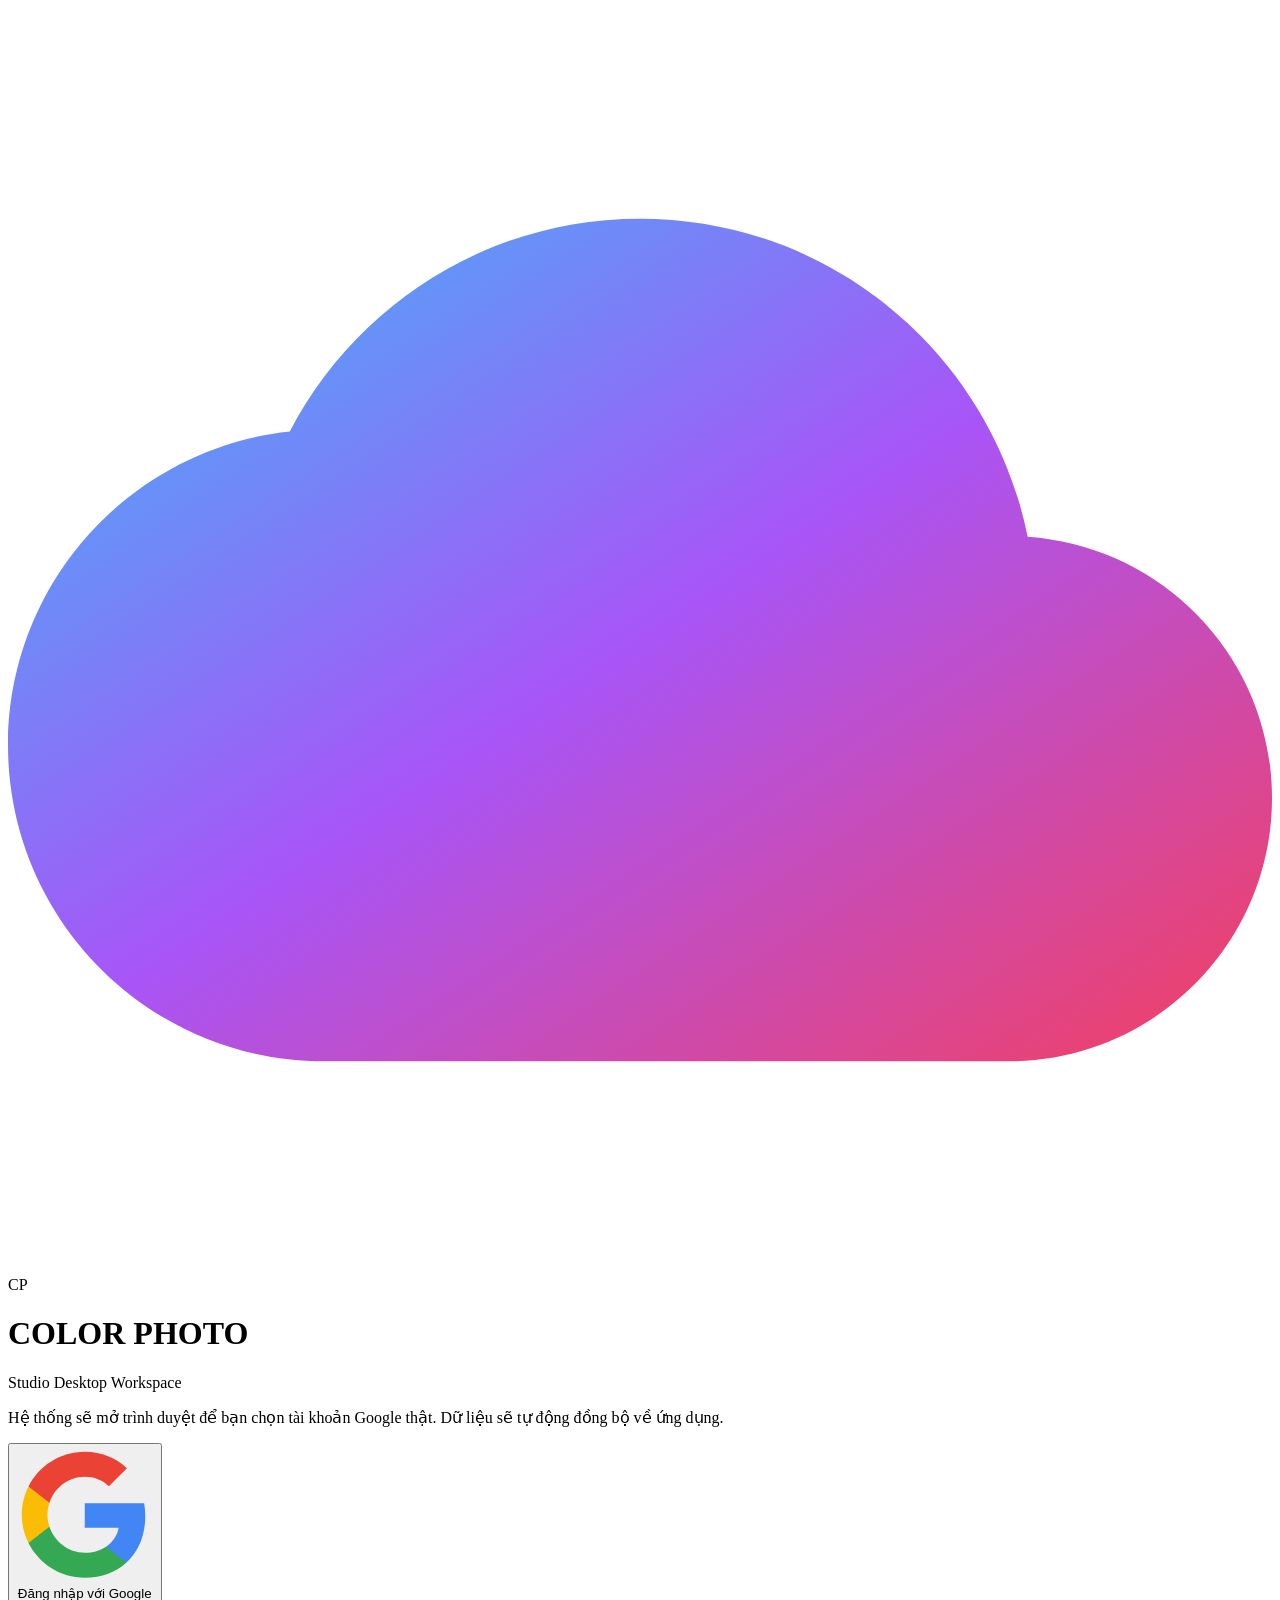
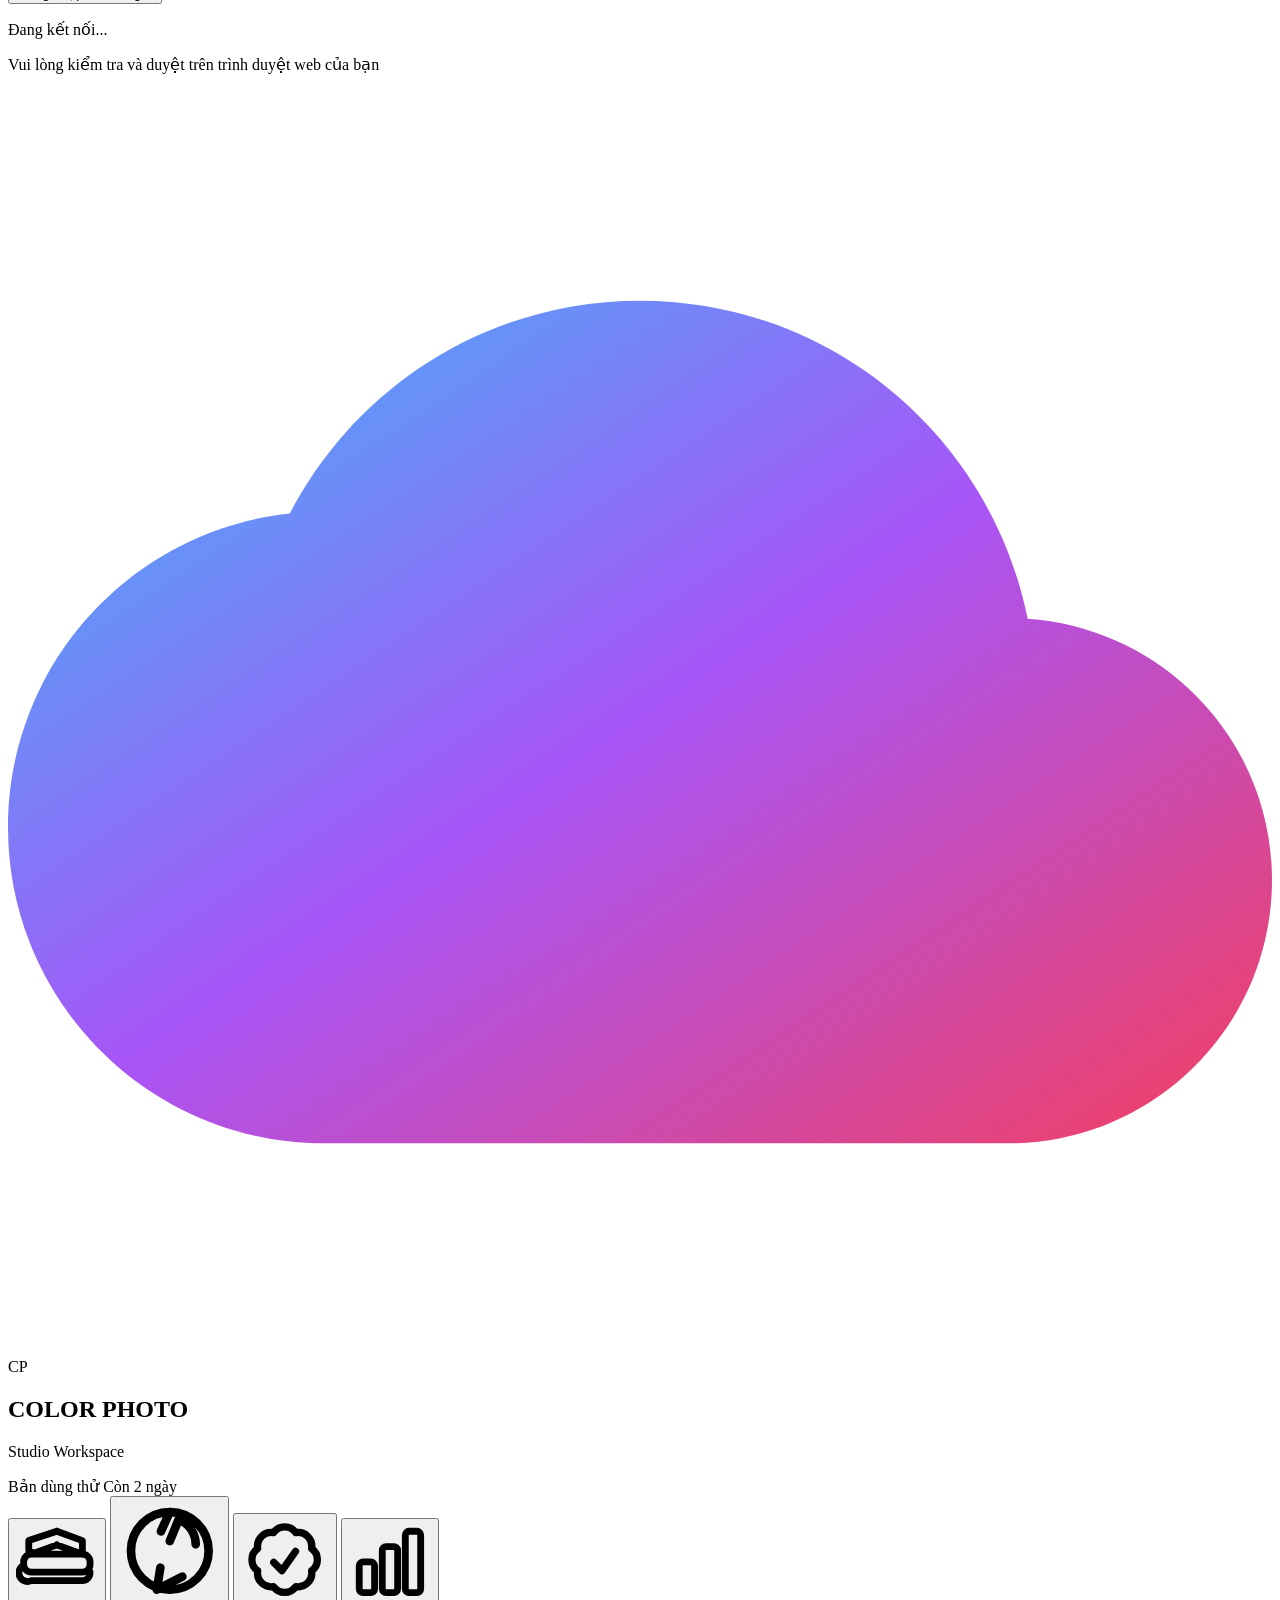
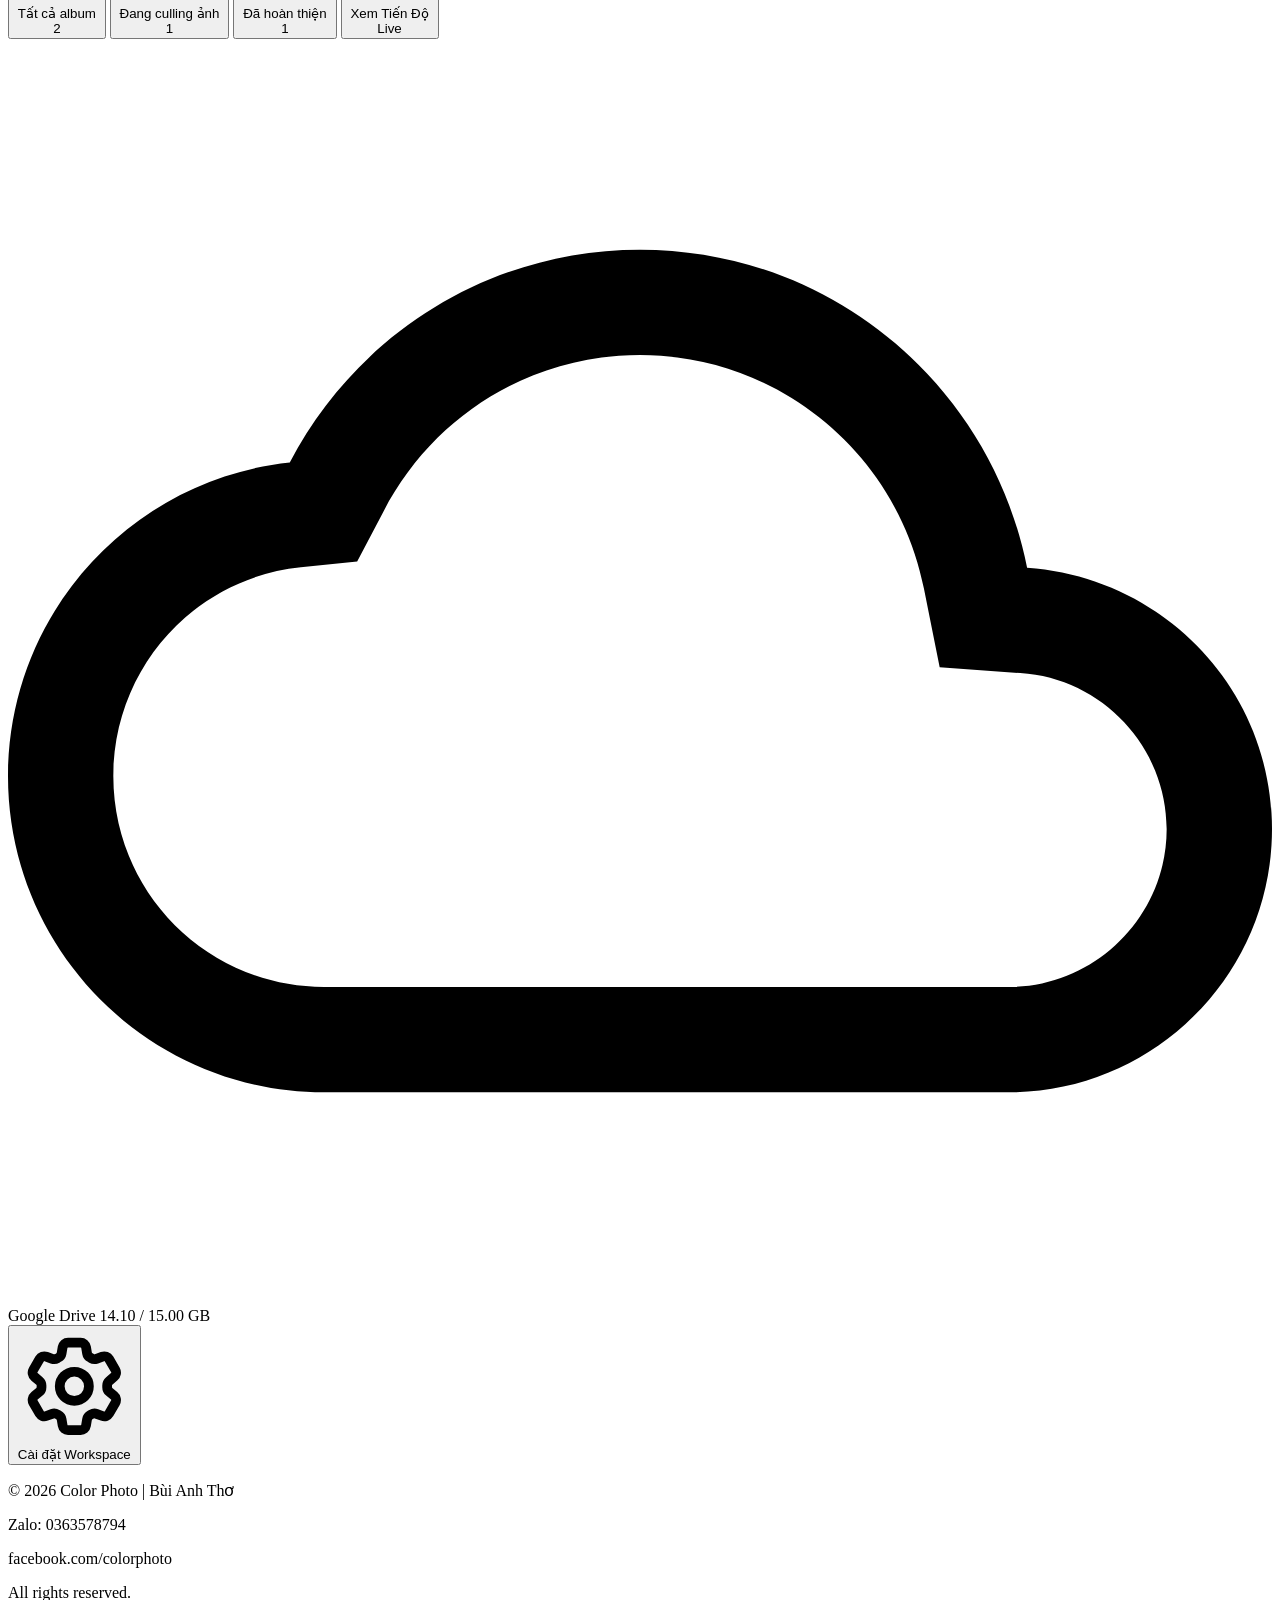
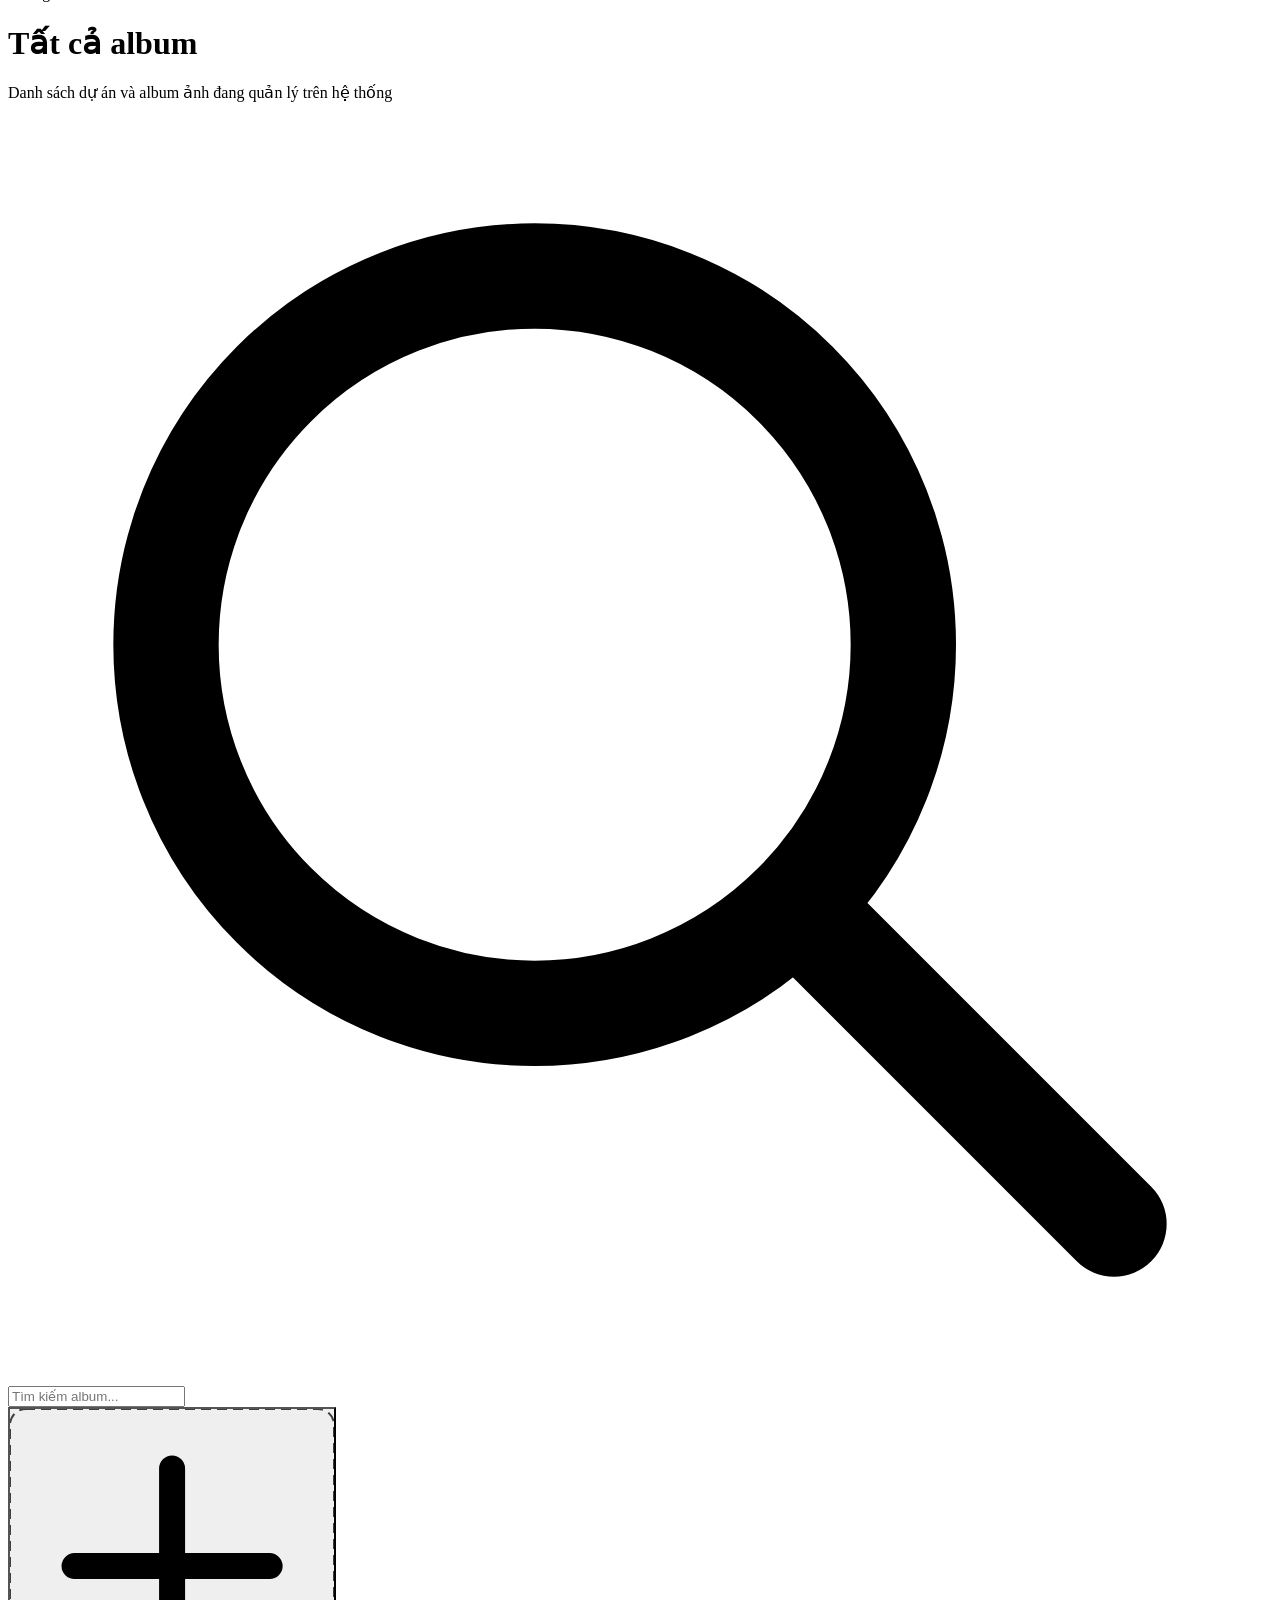
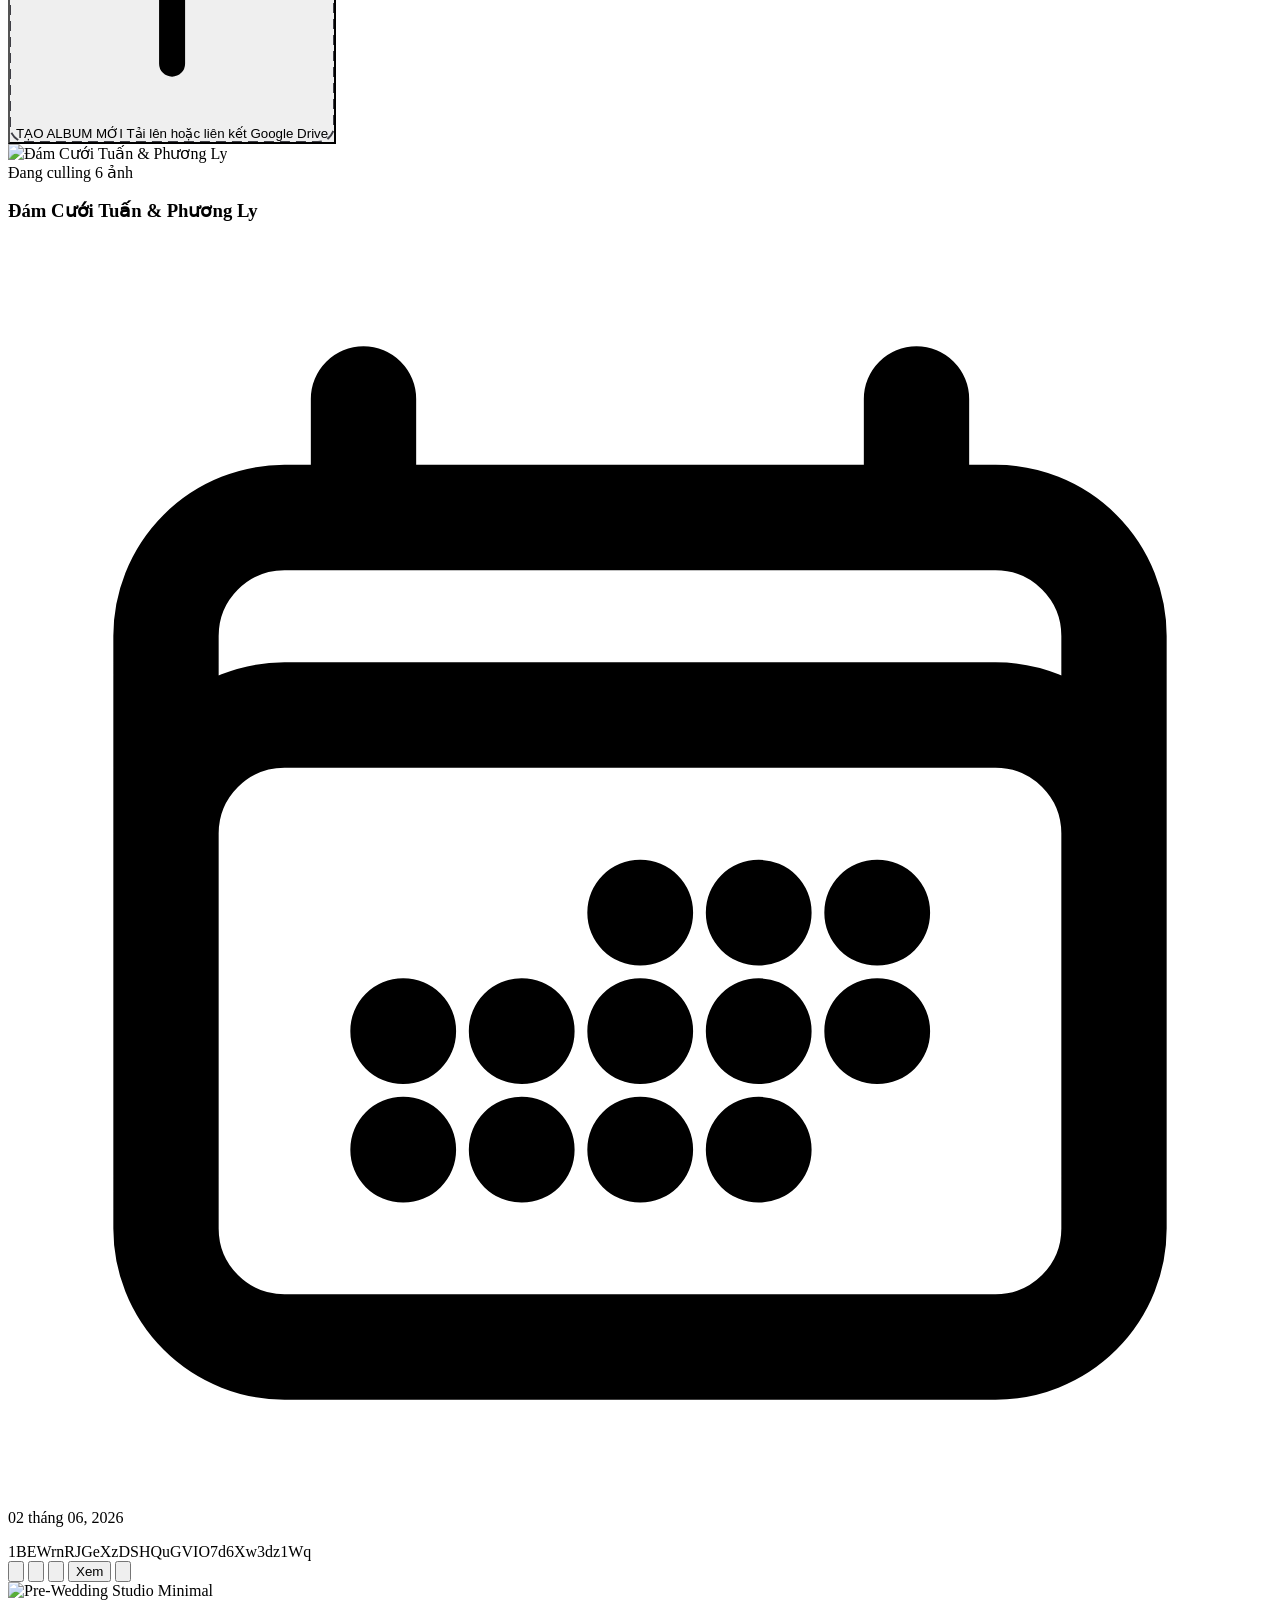
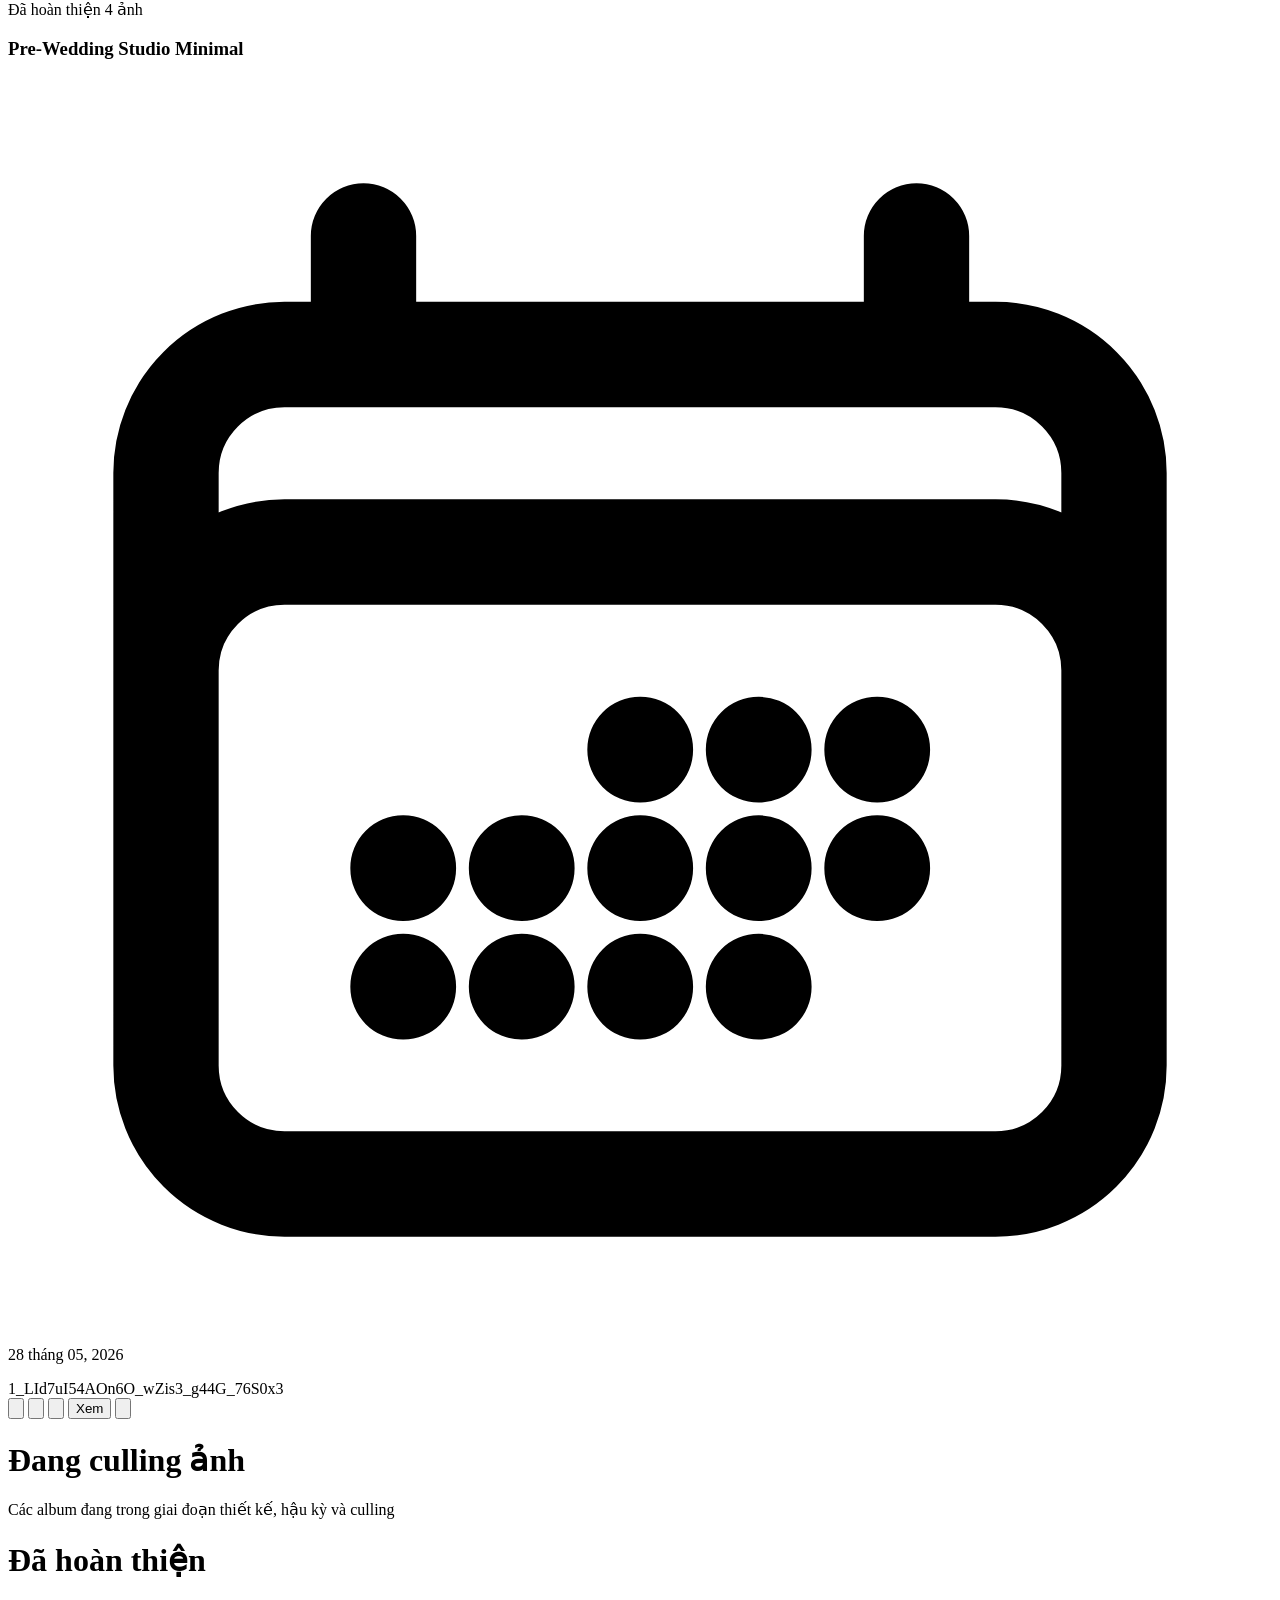
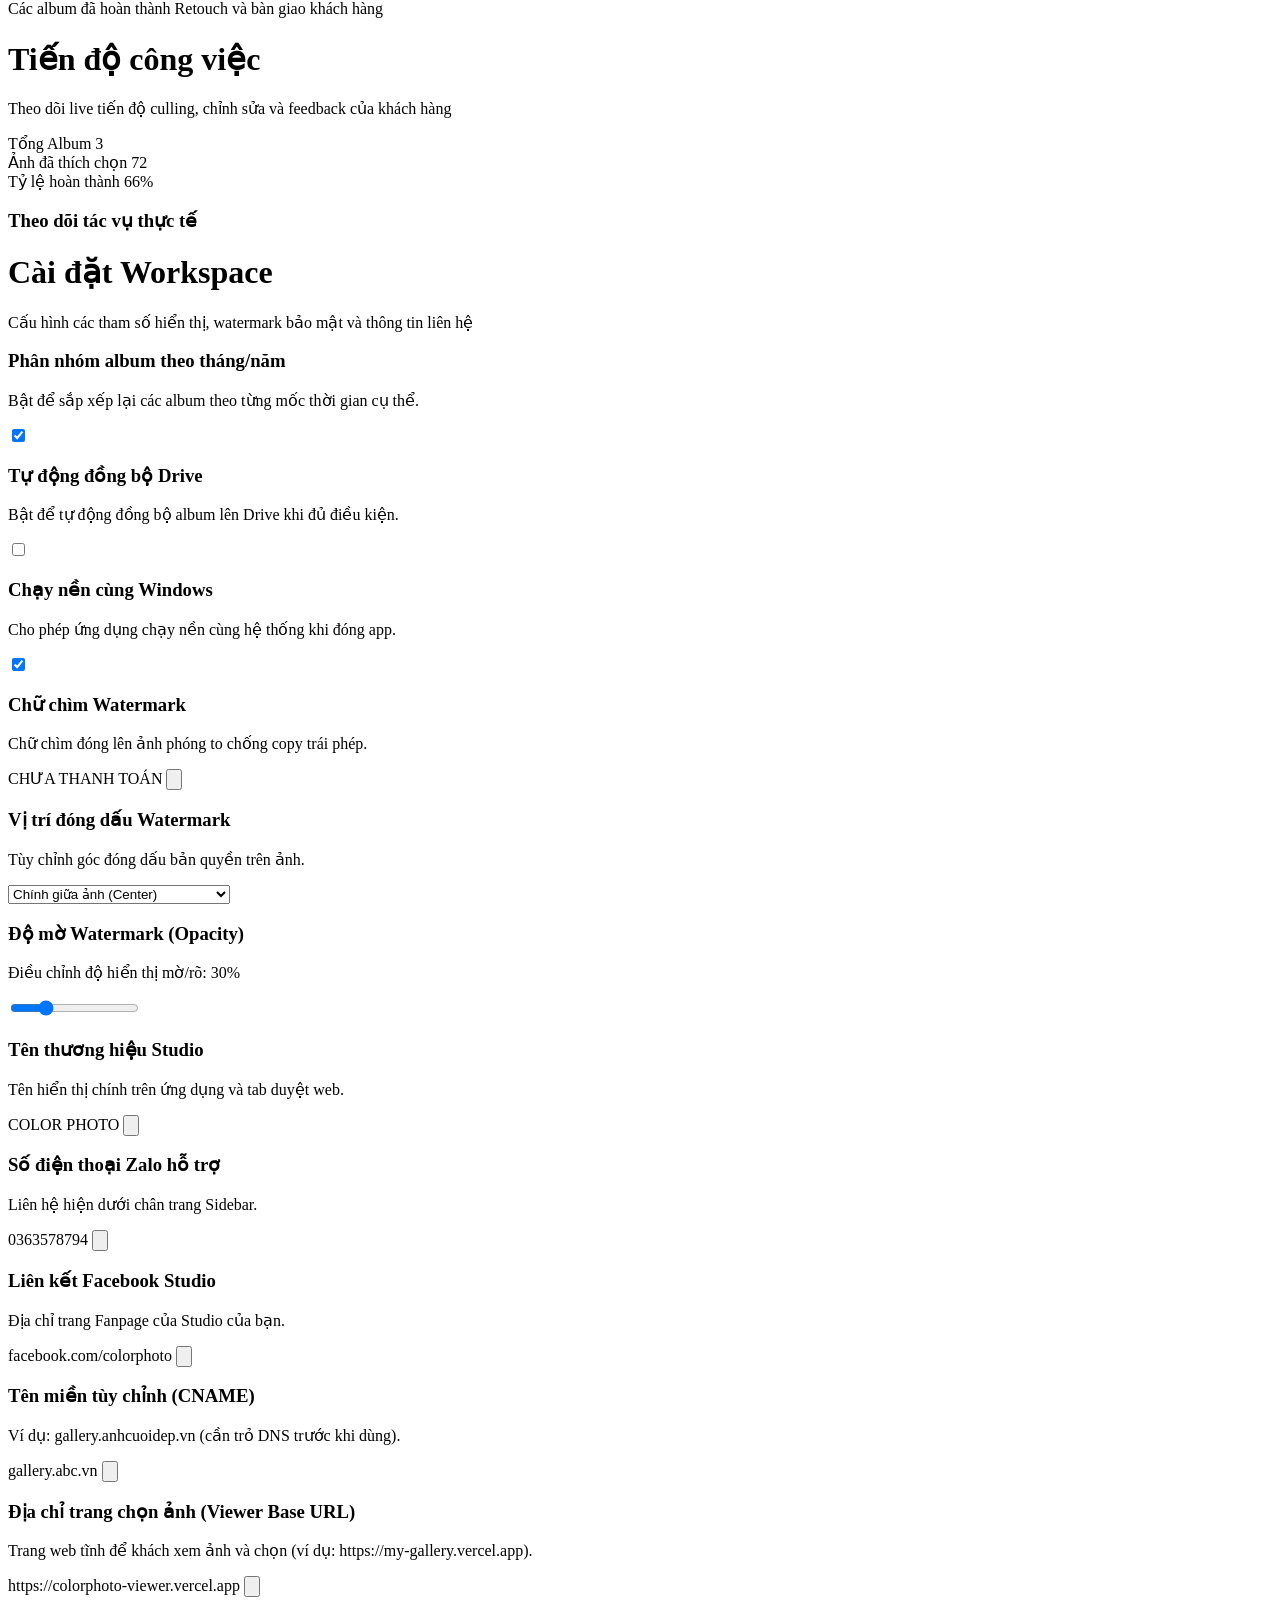
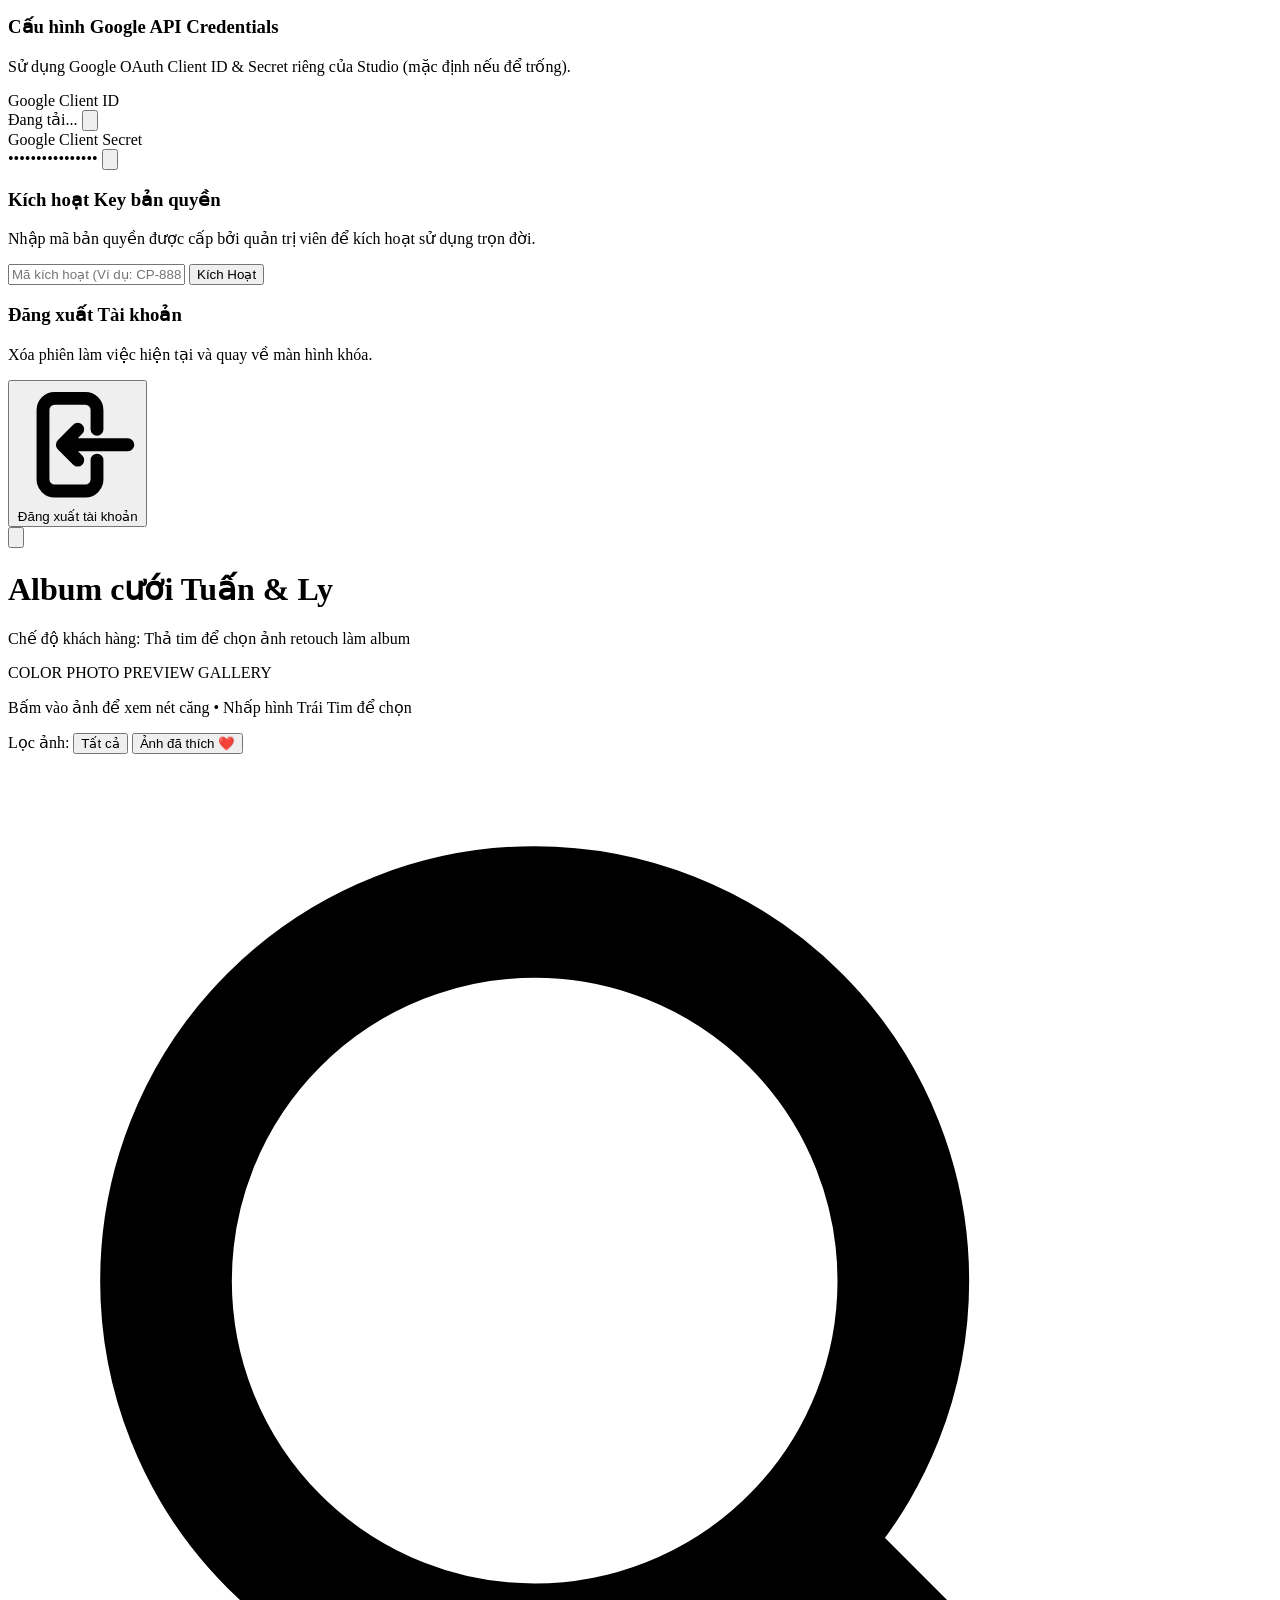
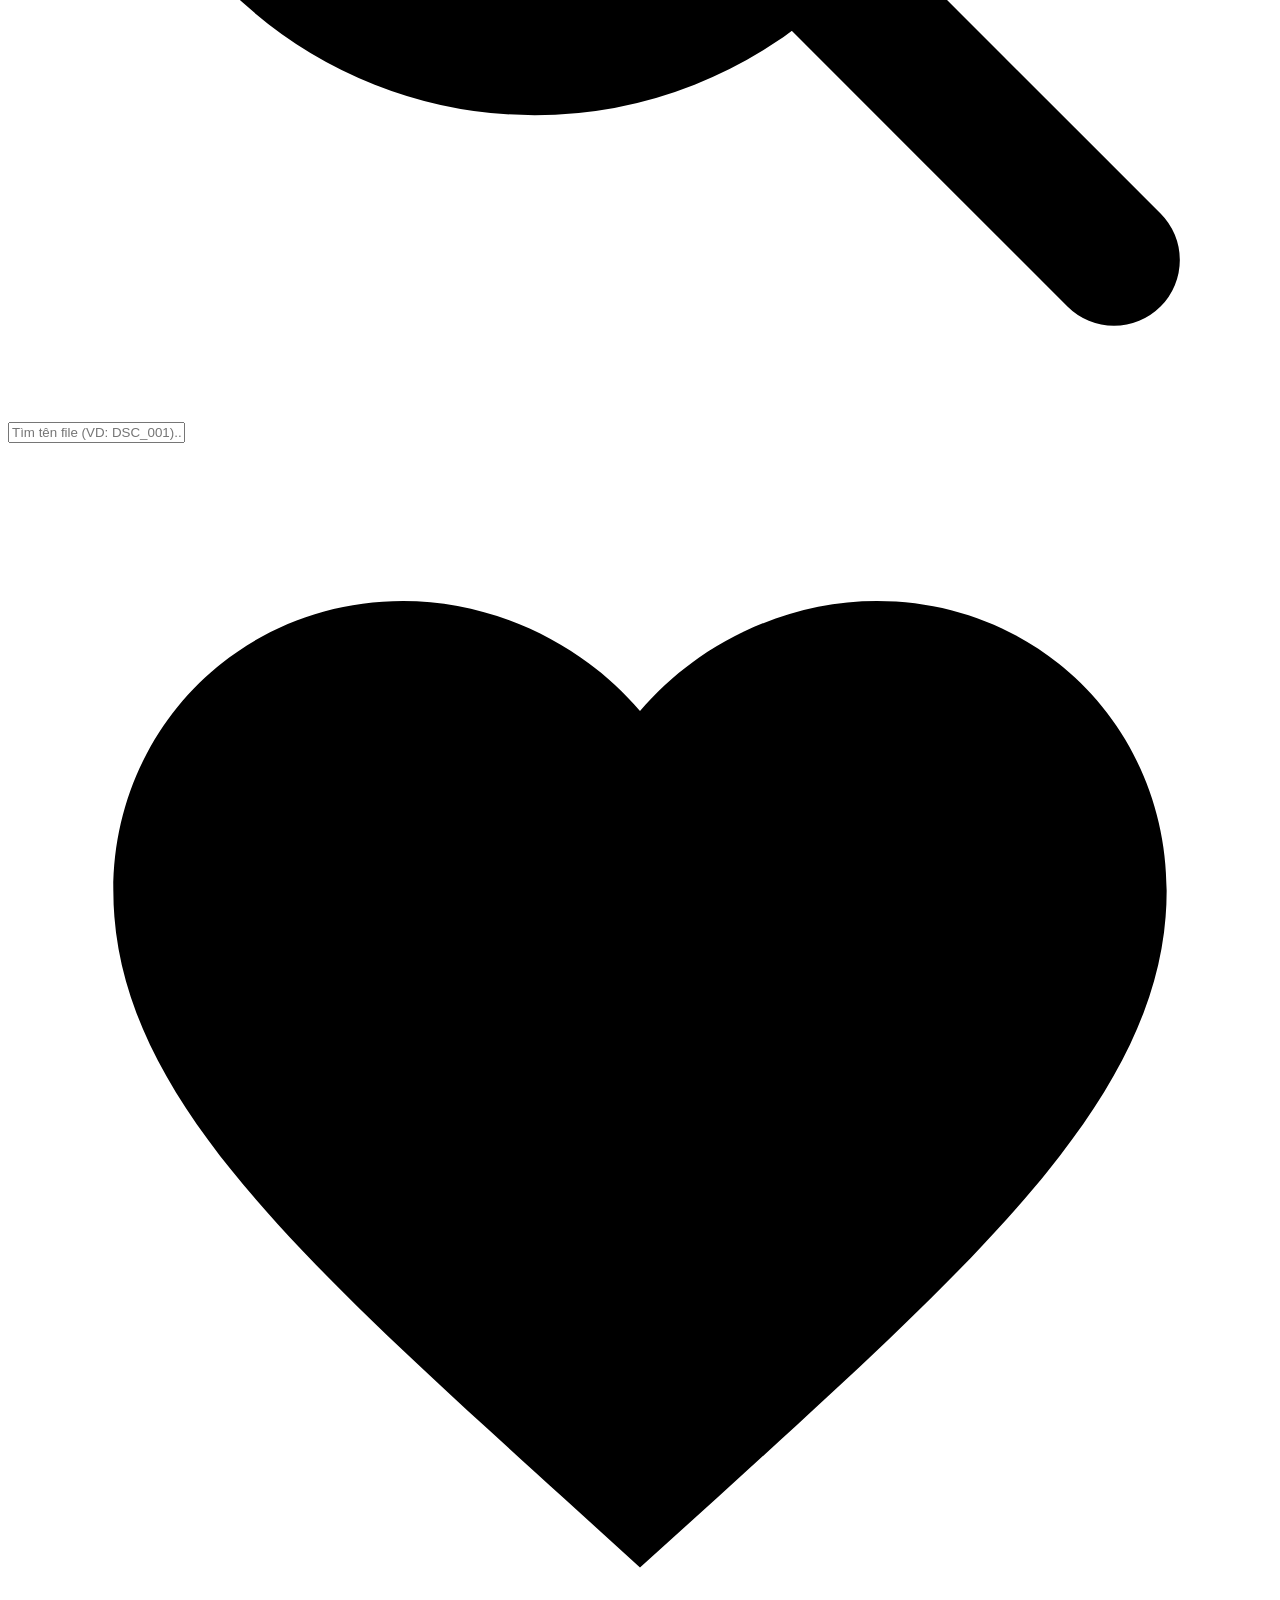
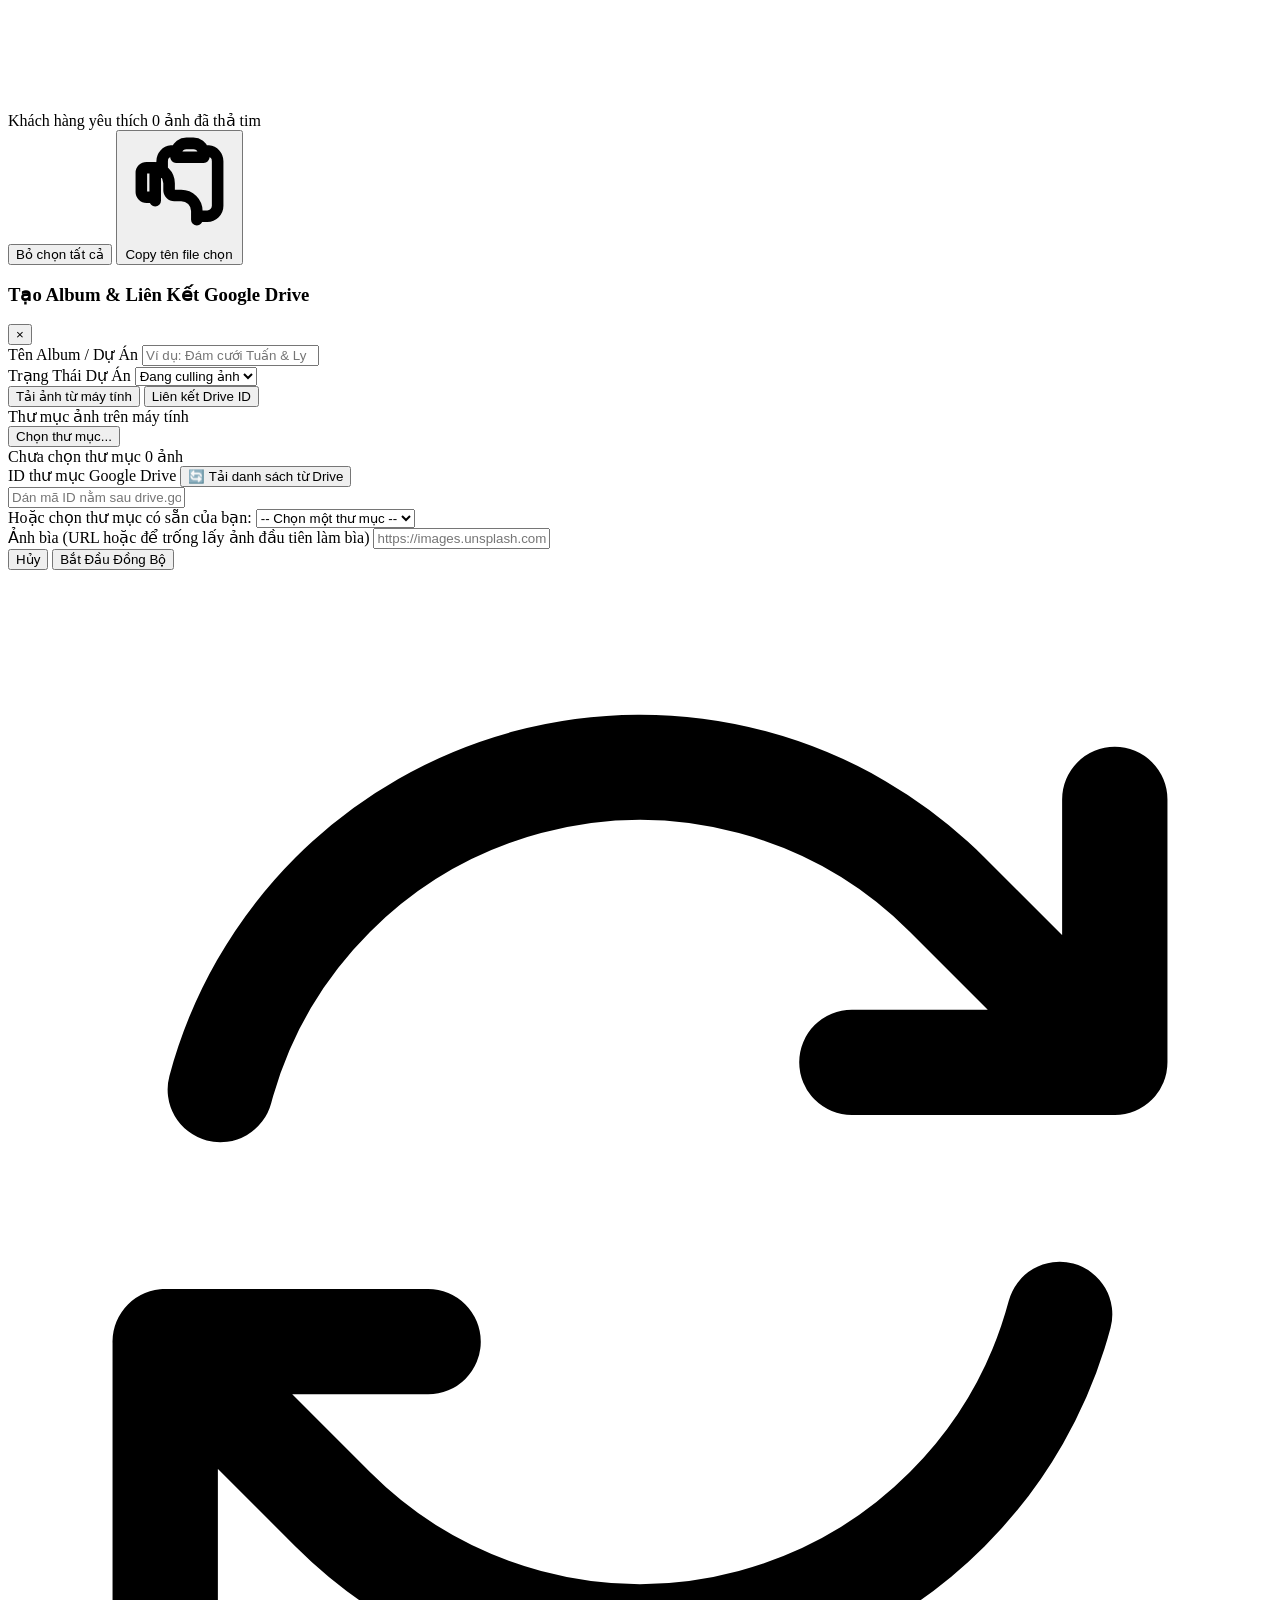
==== index.html @ 9d292f26 "Clean deploy without binaries" ====
<!DOCTYPE html>
<html lang="vi">
<head>
    <meta charset="UTF-8">
    <meta name="viewport" content="width=device-width, initial-scale=1.0">
    <title>COLOR PHOTO - Hệ thống quản lý & chọn ảnh Studio</title>
    <!-- Google Fonts: Outfit -->
    <link rel="preconnect" href="https://fonts.googleapis.com">
    <link rel="preconnect" href="https://fonts.gstatic.com" crossorigin>
    <link href="https://fonts.googleapis.com/css2?family=Outfit:wght@300;400;500;600;700&display=swap" rel="stylesheet">
    <script src="https://cdn.tailwindcss.com"></script>
    <script>
        tailwind.config = {
            theme: {
                extend: {
                    fontFamily: {
                        sans: ['Outfit', 'sans-serif'],
                    },
                    colors: {
                        studioDark: '#0a0a0c',
                        studioCard: '#121216',
                        studioCardHover: '#1a1a22',
                        studioBorder: '#1f1f26',
                        studioAccent: '#10b981', /* Emerald-500 */
                    }
                }
            }
        }
    </script>
    <style>
        /* Custom scrollbar */
        ::-webkit-scrollbar {
            width: 6px;
            height: 6px;
        }
        ::-webkit-scrollbar-track {
            background: #0a0a0c;
        }
        ::-webkit-scrollbar-thumb {
            background: #1f1f26;
            border-radius: 3px;
        }
        ::-webkit-scrollbar-thumb:hover {
            background: #3f3f46;
        }
        /* Heart pulse micro-animation */
        @keyframes heartPulse {
            0% { transform: scale(1); }
            50% { transform: scale(1.25); }
            100% { transform: scale(1); }
        }
        .heart-active {
            animation: heartPulse 0.35s ease-out;
            color: #ef4444 !important;
            fill: #ef4444 !important;
        }
        .album-card-dashed {
            background-image: url("data:image/svg+xml,%3csvg width='100%25' height='100%25' xmlns='http://www.w3.org/2000/svg'%3e%3crect width='100%25' height='100%25' fill='none' rx='16' ry='16' stroke='%233f3f46' stroke-width='2' stroke-dasharray='8%2c 8' stroke-dashoffset='0' stroke-linecap='square'/%3e%3c/svg%3e");
        }
        .album-card-dashed:hover {
            background-image: url("data:image/svg+xml,%3csvg width='100%25' height='100%25' xmlns='http://www.w3.org/2000/svg'%3e%3crect width='100%25' height='100%25' fill='none' rx='16' ry='16' stroke='%2310b981' stroke-width='2' stroke-dasharray='8%2c 8' stroke-dashoffset='0' stroke-linecap='square'/%3e%3c/svg%3e");
        }
        /* Custom Switch */
        .toggle-checkbox:checked + .toggle-label {
            background-color: #10b981;
        }
        .toggle-checkbox:checked + .toggle-label .toggle-dot {
            transform: translateX(100%);
        }
        /* Watermark pattern simulation overlay */
        .watermark-overlay-grid {
            background-image: radial-gradient(circle, transparent 20%, #000 20%, #000 80%, transparent 80%, transparent), 
                              radial-gradient(circle, transparent 20%, #000 20%, #000 80%, transparent 80%, transparent);
            background-size: 64px 64px;
            background-position: 0 0, 32px 32px;
        }
    </style>
</head>
<body class="bg-[#08080a] text-gray-200 min-h-screen flex flex-col md:flex-row antialiased overflow-x-hidden">

    <!-- CỬA SỔ ĐĂNG NHẬP / KÍCH HOẠT (LOGIN SCREEN) -->
    <div id="login-overlay" class="fixed inset-0 bg-[#08080a] z-50 flex items-center justify-center p-4 transition-all duration-500 overflow-hidden">
        <!-- Aurora glow backdrops -->
        <div class="absolute w-80 h-80 rounded-full bg-sky-500/10 blur-[100px] top-1/4 left-1/4 pointer-events-none"></div>
        <div class="absolute w-80 h-80 rounded-full bg-rose-500/10 blur-[100px] bottom-1/4 right-1/4 pointer-events-none"></div>

        <div class="bg-studioCard/85 backdrop-blur-xl border border-studioBorder rounded-3xl w-full max-w-md p-8 shadow-2xl relative z-10 flex flex-col items-center text-center">
            <!-- Brand Logo & Header -->
            <div class="relative w-16 h-16 mb-4 flex items-center justify-center pointer-events-none">
                <svg viewBox="0 0 24 24" class="w-full h-full fill-none" xmlns="http://www.w3.org/2000/svg">
                    <path d="M19.36 10.04C18.67 6.59 15.64 4 12 4C9.11 4 6.6 5.64 5.35 8.04C2.34 8.36 0 10.91 0 14C0 17.31 2.69 20 6 20H19C21.76 20 24 17.76 24 15C24 12.36 21.95 10.22 19.36 10.04Z" fill="url(#loginCloudGrad)" />
                    <defs>
                        <linearGradient id="loginCloudGrad" x1="0%" y1="0%" x2="100%" y2="100%">
                            <stop offset="0%" stop-color="#38bdf8" />
                            <stop offset="50%" stop-color="#a855f7" />
                            <stop offset="100%" stop-color="#f43f5e" />
                        </linearGradient>
                    </defs>
                </svg>
                <span class="absolute text-xs font-black text-white top-[22px]">CP</span>
            </div>
            
            <h1 class="text-2xl font-bold tracking-wider text-white">
                COLOR <span class="text-transparent bg-clip-text bg-gradient-to-r from-sky-400 to-rose-400">PHOTO</span>
            </h1>
            <p class="text-xs text-gray-500 uppercase tracking-widest mt-1 mb-8 font-semibold">Studio Desktop Workspace</p>
            
            <!-- TAB 1: Google login container -->
            <div id="login-panel-google" class="w-full space-y-5">
                <p class="text-xs text-gray-400">Hệ thống sẽ mở trình duyệt để bạn chọn tài khoản Google thật. Dữ liệu sẽ tự động đồng bộ về ứng dụng.</p>
                
                <button onclick="handleGoogleLogin()" class="w-full bg-white hover:bg-gray-100 text-gray-900 font-bold py-3 px-4 rounded-xl transition duration-150 flex items-center justify-center gap-3 shadow-md focus:outline-none">
                    <svg class="w-5 h-5" viewBox="0 0 24 24" xmlns="http://www.w3.org/2000/svg">
                        <path d="M22.56 12.25c0-.78-.07-1.53-.2-2.25H12v4.26h5.92c-.26 1.37-1.04 2.53-2.21 3.31v2.77h3.57c2.08-1.92 3.28-4.74 3.28-8.09z" fill="#4285F4"/>
                        <path d="M12 23c2.97 0 5.46-.98 7.28-2.66l-3.57-2.77c-.98.66-2.23 1.06-3.71 1.06-2.86 0-5.29-1.93-6.16-4.53H2.18v2.84C3.99 20.53 7.7 23 12 23z" fill="#34A853"/>
                        <path d="M5.84 14.09c-.22-.66-.35-1.36-.35-2.09s.13-1.43.35-2.09V7.06H2.18C1.43 8.55 1 10.22 1 12s.43 3.45 1.18 4.94l2.85-2.22.81-.63z" fill="#FBBC05"/>
                        <path d="M12 5.38c1.62 0 3.06.56 4.21 1.64l3.15-3.15C17.45 2.09 14.97 1 12 1 7.7 1 3.99 3.47 2.18 7.06l3.66 2.84c.87-2.6 3.3-4.52 6.16-4.52z" fill="#EA4335"/>
                    </svg>
                    <span>Đăng nhập với Google</span>
                </button>




            </div>

            <!-- Loading overlay inside the login card -->
            <div id="login-loading" class="absolute inset-0 bg-[#121216]/95 backdrop-blur-md z-20 rounded-3xl flex flex-col items-center justify-center p-8 hidden">
                <div class="w-12 h-12 rounded-full border-4 border-studioBorder border-t-studioAccent animate-spin mb-4"></div>
                <p class="text-sm font-bold text-white" id="login-loading-text">Đang kết nối...</p>
                <p class="text-xs text-gray-500 mt-1">Vui lòng kiểm tra và duyệt trên trình duyệt web của bạn</p>
            </div>
        </div>
    </div>

    <!-- SIDEBAR CHÍNH -->
    <aside class="w-full md:w-64 bg-[#0c0c0e] border-b md:border-b-0 md:border-r border-studioBorder flex flex-col justify-between p-5 shrink-0 z-30">
        <div>
            <!-- Logo Thương Hiệu "COLOR PHOTO" -->
            <div class="flex items-center gap-3 py-3 mb-6">
                <div class="relative w-10 h-10 shrink-0 flex items-center justify-center">
                    <svg viewBox="0 0 24 24" class="w-full h-full fill-none" xmlns="http://www.w3.org/2000/svg">
                        <path d="M19.36 10.04C18.67 6.59 15.64 4 12 4C9.11 4 6.6 5.64 5.35 8.04C2.34 8.36 0 10.91 0 14C0 17.31 2.69 20 6 20H19C21.76 20 24 17.76 24 15C24 12.36 21.95 10.22 19.36 10.04Z" fill="url(#cloudGrad)" />
                        <defs>
                            <linearGradient id="cloudGrad" x1="0%" y1="0%" x2="100%" y2="100%">
                                <stop offset="0%" stop-color="#38bdf8" />
                                <stop offset="50%" stop-color="#a855f7" />
                                <stop offset="100%" stop-color="#f43f5e" />
                            </linearGradient>
                        </defs>
                    </svg>
                    <span class="absolute text-[9px] font-extrabold text-white top-[14px]">CP</span>
                </div>
                <div>
                    <h2 class="text-xl font-bold tracking-wider text-white flex items-center gap-1" id="sidebar-brand-name">
                        COLOR <span class="text-transparent bg-clip-text bg-gradient-to-r from-sky-400 to-rose-400">PHOTO</span>
                    </h2>
                    <p class="text-[10px] text-gray-500 uppercase tracking-widest font-semibold">Studio Workspace</p>
                </div>
            </div>

            <!-- Thẻ Thông tin Người Dùng & Trạng thái kích hoạt (Được cập nhật động từ JS) -->
            <div id="user-profile-card" class="bg-studioCard border border-studioBorder rounded-xl p-3 mb-6 flex flex-col gap-2.5">
                <!-- Nội dung hiển thị do renderUserProfile() sinh ra -->
            </div>

            <!-- Danh sách Menu Điều hướng -->
            <nav class="space-y-1" id="sidebar-menu">
                <button onclick="switchTab('all-albums')" id="btn-all-albums" class="w-full flex items-center justify-between px-4 py-3 rounded-xl text-sm font-medium transition duration-200 group bg-white text-gray-900 shadow-md">
                    <div class="flex items-center gap-3">
                        <svg xmlns="http://www.w3.org/2000/svg" fill="none" viewBox="0 0 24 24" stroke-width="2" stroke="currentColor" class="w-4.5 h-4.5 opacity-90 group-hover:scale-105 transition-transform">
                            <path stroke-linecap="round" stroke-linejoin="round" d="M2.25 12.75V12A2.25 2.25 0 0 1 4.5 9.75h15A2.25 2.25 0 0 1 21.75 12v.75m-19.5 0A2.25 2.25 0 0 0 4.5 15h15a2.25 2.25 0 0 0 2.25-2.25m-19.5 0v.25A2.25 2.25 0 0 0 4.5 17.5h15a2.25 2.25 0 0 0 2.25-2.25v-.25m-18-6.375V5.75L12 3m0 0 7.5 2.75v3.375m-15 0V9.75L12 7m0 0 7.5 2.75V9.75" />
                        </svg>
                        <span>Tất cả album</span>
                    </div>
                    <span class="text-xs bg-gray-200 text-gray-800 px-2 py-0.5 rounded-full font-bold" id="count-all">3</span>
                </button>

                <button onclick="switchTab('processing')" id="btn-processing" class="w-full flex items-center justify-between px-4 py-3 rounded-xl text-sm font-medium transition duration-200 group text-gray-400 hover:bg-studioCard hover:text-white">
                    <div class="flex items-center gap-3">
                        <svg xmlns="http://www.w3.org/2000/svg" fill="none" viewBox="0 0 24 24" stroke-width="2" stroke="currentColor" class="w-4.5 h-4.5 opacity-80 group-hover:scale-105 transition-transform">
                            <path stroke-linecap="round" stroke-linejoin="round" d="M9.813 15.904L9 21L14.907 18M18 10.5c0-2.62-1.64-4.86-3.95-5.75L12 9.75m0-6.75l-2.05 4.5M21 12a9 9 0 11-18 0 9 9 0 0118 0z" />
                        </svg>
                        <span>Đang culling ảnh</span>
                    </div>
                    <span class="text-xs bg-studioCard text-gray-400 px-2 py-0.5 rounded-full border border-studioBorder font-semibold" id="count-processing">1</span>
                </button>

                <button onclick="switchTab('completed')" id="btn-completed" class="w-full flex items-center justify-between px-4 py-3 rounded-xl text-sm font-medium transition duration-200 group text-gray-400 hover:bg-studioCard hover:text-white">
                    <div class="flex items-center gap-3">
                        <svg xmlns="http://www.w3.org/2000/svg" fill="none" viewBox="0 0 24 24" stroke-width="2" stroke="currentColor" class="w-4.5 h-4.5 opacity-80 group-hover:scale-105 transition-transform">
                            <path stroke-linecap="round" stroke-linejoin="round" d="M9 12.75L11.25 15 15 9.75M21 12c0 1.268-.63 2.39-1.593 3.068a3.745 3.745 0 01-1.043 3.296 3.745 3.745 0 01-3.296 1.043A3.745 3.745 0 0112 21c-1.268 0-2.39-.63-3.068-1.593a3.746 3.746 0 01-3.296-1.043 3.745 3.745 0 01-1.043-3.296A3.745 3.745 0 013 12c0-1.268.63-2.39 1.593-3.068a3.745 3.745 0 011.043-3.296 3.746 3.746 0 013.296-1.043A3.746 3.746 0 0112 3c1.268 0 2.39.63 3.068 1.593a3.746 3.746 0 013.296 1.043 3.746 3.746 0 011.043 3.296A3.745 3.745 0 0121 12z" />
                        </svg>
                        <span>Đã hoàn thiện</span>
                    </div>
                    <span class="text-xs bg-studioCard text-gray-400 px-2 py-0.5 rounded-full border border-studioBorder font-semibold" id="count-completed">2</span>
                </button>

                <button onclick="switchTab('progress-tracking')" id="btn-progress" class="w-full flex items-center justify-between px-4 py-3 rounded-xl text-sm font-medium transition duration-200 group text-gray-400 hover:bg-studioCard hover:text-white">
                    <div class="flex items-center gap-3">
                        <svg xmlns="http://www.w3.org/2000/svg" fill="none" viewBox="0 0 24 24" stroke-width="2" stroke="currentColor" class="w-4.5 h-4.5 opacity-80 group-hover:scale-105 transition-transform">
                            <path stroke-linecap="round" stroke-linejoin="round" d="M3 13.125C3 12.504 3.504 12 4.125 12h2.25c.621 0 1.125.504 1.125 1.125v6.75C7.5 20.496 6.996 21 6.375 21h-2.25A1.125 1.125 0 0 1 3 19.875v-6.75zM9.75 8.625c0-.621.504-1.125 1.125-1.125h2.25c.621 0 1.125.504 1.125 1.125v11.25c0 .621-.504 1.125-1.125 1.125h-2.25a1.125 1.125 0 0 1-1.125-1.125V8.625zM16.5 4.125c0-.621.504-1.125 1.125-1.125h2.25C20.496 3 21 3.504 21 4.125v15.75c0 .621-.504 1.125-1.125 1.125h-2.25a1.125 1.125 0 0 1-1.125-1.125V4.125z" />
                        </svg>
                        <span>Xem Tiến Độ</span>
                    </div>
                    <span class="text-[10px] bg-studioAccent/15 text-studioAccent px-2 py-0.5 rounded border border-studioAccent/20 font-bold uppercase tracking-wider scale-90">Live</span>
                </button>
            </nav>
        </div>

        <!-- Phần dưới Sidebar: Bộ lưu trữ và Cài đặt -->
        <div class="mt-8 space-y-5">
            <div class="bg-studioCard border border-studioBorder rounded-xl p-3">
                <div class="flex justify-between items-center text-[11px] mb-1.5">
                    <span class="text-gray-400 flex items-center gap-1.5">
                        <svg class="w-3.5 h-3.5 fill-current text-sky-400" viewBox="0 0 24 24">
                            <path d="M19.35 10.04C18.67 6.59 15.64 4 12 4 9.11 4 6.6 5.64 5.35 8.04 2.34 8.36 0 10.91 0 14c0 3.31 2.69 6 6 6h13c2.76 0 5-2.24 5-5 0-2.64-2.05-4.78-4.65-4.96zM19 18H6c-2.21 0-4-1.79-4-4 0-2.05 1.53-3.76 3.56-3.97l1.07-.11.5-.95C8.08 7.14 9.94 6 12 6c2.62 0 4.88 1.86 5.39 4.43l.3 1.5 1.53.11c1.56.1 2.78 1.41 2.78 2.96 0 1.65-1.35 3-3 3z"/>
                        </svg>
                        Google Drive
                    </span>
                    <span class="text-gray-300 font-medium">14.10 / 15.00 GB</span>
                </div>
                <div class="w-full bg-studioBorder h-2 rounded-full overflow-hidden">
                    <div class="bg-gradient-to-r from-sky-400 to-rose-500 h-full w-[94%] rounded-full"></div>
                </div>
            </div>

            <!-- Nút Cài Đặt và Thông tin chân trang -->
            <div class="space-y-4">
                <button onclick="switchTab('settings')" id="btn-settings" class="w-full flex items-center gap-3 px-4 py-3 rounded-xl text-sm font-medium transition duration-200 group text-gray-400 hover:bg-studioCard hover:text-white">
                    <svg xmlns="http://www.w3.org/2000/svg" fill="none" viewBox="0 0 24 24" stroke-width="2" stroke="currentColor" class="w-5 h-5 opacity-80 group-hover:rotate-45 transition-transform duration-300">
                        <path stroke-linecap="round" stroke-linejoin="round" d="M9.594 3.94c.09-.542.56-.94 1.11-.94h2.593c.55 0 1.02.398 1.11.94l.213 1.281c.063.374.313.686.645.87.074.04.147.083.22.127.324.196.72.257 1.075.124l1.217-.456a1.125 1.125 0 0 1 1.37.49l1.296 2.247a1.125 1.125 0 0 1-.26 1.43l-1.003.828c-.293.241-.438.613-.43.992a7.723 7.723 0 0 1 0 .255c-.008.378.137.75.43.991l1.004.827c.424.35.534.954.26 1.43l-1.298 2.247a1.125 1.125 0 0 1-1.369.491l-1.217-.456c-.355-.133-.75-.072-1.076.124a6.47 6.47 0 0 1-.22.128c-.331.183-.581.495-.644.869l-.213 1.281c-.09.543-.56.94-1.11.94h-2.594c-.55 0-1.019-.398-1.11-.94l-.213-1.281c-.062-.374-.312-.686-.644-.87a6.52 6.52 0 0 1-.22-.127c-.325-.196-.72-.257-1.076-.124l-1.217.456a1.125 1.125 0 0 1-1.369-.49l-1.297-2.247a1.125 1.125 0 0 1 .26-1.43l1.004-.827c.292-.24.437-.613.43-.991a6.932 6.932 0 0 1 0-.255c.007-.38-.138-.751-.43-.992l-1.004-.827a1.125 1.125 0 0 1-.26-1.43l1.297-2.247a1.125 1.125 0 0 1 1.37-.491l1.216.456c.356.133.751.072 1.076-.124.072-.044.146-.086.22-.128.332-.183.582-.495.644-.869l.214-1.28z" />
                        <path stroke-linecap="round" stroke-linejoin="round" d="M15 12a3 3 0 1 1-6 0 3 3 0 0 1 6 0z" />
                    </svg>
                    <span>Cài đặt Workspace</span>
                </button>
                <div class="text-[10px] text-gray-500 leading-relaxed font-light border-t border-studioBorder pt-4 space-y-1">
                    <p class="font-semibold text-gray-400">© 2026 Color Photo | Bùi Anh Thơ</p>
                    <p id="sidebar-zalo-info">Zalo: 0363578794</p>
                    <p id="sidebar-fb-info" class="truncate">facebook.com/colorphoto</p>
                    <p>All rights reserved.</p>
                </div>
            </div>
        </div>
    </aside>

    <!-- KHU VỰC NỘI DUNG CHÍNH -->
    <main class="flex-1 bg-studioDark min-h-screen flex flex-col p-6 md:p-8 relative overflow-y-auto">

        <!-- TAB: TẤT CẢ ALBUM -->
        <div id="tab-all-albums" class="tab-content block space-y-6">
            <div class="flex flex-col sm:flex-row sm:items-center justify-between gap-4 border-b border-studioBorder pb-5">
                <div>
                    <h1 class="text-2xl md:text-3xl font-bold text-white tracking-tight">Tất cả album</h1>
                    <p class="text-sm text-gray-400 mt-1">Danh sách dự án và album ảnh đang quản lý trên hệ thống</p>
                </div>
                <div class="relative w-full sm:w-72">
                    <span class="absolute inset-y-0 left-0 flex items-center pl-3.5 pointer-events-none text-gray-500">
                        <svg class="w-4 h-4" fill="none" stroke="currentColor" stroke-width="2" viewBox="0 0 24 24">
                            <path stroke-linecap="round" stroke-linejoin="round" d="M21 21l-6-6m2-5a7 7 0 11-14 0 7 7 0 0114 0z"></path>
                        </svg>
                    </span>
                    <input type="text" id="album-search" oninput="filterAllAlbums()" placeholder="Tìm kiếm album..." class="w-full bg-[#121216] border border-studioBorder text-sm text-white placeholder-gray-500 pl-10 pr-4 py-2.5 rounded-full focus:outline-none focus:border-studioAccent transition duration-150">
                </div>
            </div>

            <!-- Grid Album -->
            <div class="grid grid-cols-1 sm:grid-cols-2 lg:grid-cols-3 xl:grid-cols-4 gap-5" id="albums-grid">
                <!-- Nút TẠO ALBUM -->
                <button onclick="openCreateAlbumModal()" class="album-card-dashed rounded-2xl flex flex-col items-center justify-center p-8 min-h-[240px] transition duration-200 group text-center hover:bg-studioCard/30 cursor-pointer">
                    <div class="w-12 h-12 rounded-full border border-studioBorder flex items-center justify-center mb-4 group-hover:border-studioAccent group-hover:bg-studioAccent/10 transition duration-200">
                        <svg xmlns="http://www.w3.org/2000/svg" fill="none" viewBox="0 0 24 24" stroke-width="2" stroke="currentColor" class="w-6 h-6 text-gray-400 group-hover:text-studioAccent transition duration-200">
                            <path stroke-linecap="round" stroke-linejoin="round" d="M12 4.5v15m7.5-7.5h-15" />
                        </svg>
                    </div>
                    <span class="text-sm font-semibold text-gray-300 group-hover:text-white transition duration-200">TẠO ALBUM MỚI</span>
                    <span class="text-xs text-gray-500 mt-1">Tải lên hoặc liên kết Google Drive</span>
                </button>
            </div>
        </div>

        <!-- TAB: ĐANG HẬU KỲ / CULLING -->
        <div id="tab-processing" class="tab-content hidden space-y-6">
            <div class="border-b border-studioBorder pb-5">
                <h1 class="text-2xl md:text-3xl font-bold text-white tracking-tight">Đang culling ảnh</h1>
                <p class="text-sm text-gray-400 mt-1">Các album đang trong giai đoạn thiết kế, hậu kỳ và culling</p>
            </div>
            <div class="grid grid-cols-1 sm:grid-cols-2 lg:grid-cols-3 xl:grid-cols-4 gap-5" id="processing-grid">
                <!-- Nội dung được fill từ JS -->
            </div>
        </div>

        <!-- TAB: ĐÃ HOÀN THIỆN -->
        <div id="tab-completed" class="tab-content hidden space-y-6">
            <div class="border-b border-studioBorder pb-5">
                <h1 class="text-2xl md:text-3xl font-bold text-white tracking-tight">Đã hoàn thiện</h1>
                <p class="text-sm text-gray-400 mt-1">Các album đã hoàn thành Retouch và bàn giao khách hàng</p>
            </div>
            <div class="grid grid-cols-1 sm:grid-cols-2 lg:grid-cols-3 xl:grid-cols-4 gap-5" id="completed-grid">
                <!-- Nội dung được fill từ JS -->
            </div>
        </div>

        <!-- TAB: XEM TIẾN ĐỘ -->
        <div id="tab-progress-tracking" class="tab-content hidden space-y-6">
            <div class="border-b border-studioBorder pb-5">
                <h1 class="text-2xl md:text-3xl font-bold text-white tracking-tight">Tiến độ công việc</h1>
                <p class="text-sm text-gray-400 mt-1">Theo dõi live tiến độ culling, chỉnh sửa và feedback của khách hàng</p>
            </div>
            <div class="bg-studioCard border border-studioBorder rounded-2xl p-6 max-w-4xl space-y-6">
                <div class="grid grid-cols-1 md:grid-cols-3 gap-4">
                    <div class="bg-studioDark/50 p-4 rounded-xl border border-studioBorder text-center">
                        <span class="text-xs text-gray-500 block uppercase font-medium">Tổng Album</span>
                        <span class="text-3xl font-bold text-white mt-1 block" id="progress-total-albums">3</span>
                    </div>
                    <div class="bg-studioDark/50 p-4 rounded-xl border border-studioBorder text-center">
                        <span class="text-xs text-gray-500 block uppercase font-medium">Ảnh đã thích chọn</span>
                        <span class="text-3xl font-bold text-studioAccent mt-1 block">72</span>
                    </div>
                    <div class="bg-studioDark/50 p-4 rounded-xl border border-studioBorder text-center">
                        <span class="text-xs text-gray-500 block uppercase font-medium">Tỷ lệ hoàn thành</span>
                        <span class="text-3xl font-bold text-sky-400 mt-1 block">66%</span>
                    </div>
                </div>

                <div class="space-y-4">
                    <h3 class="text-base font-bold text-white flex items-center gap-2">
                        <span class="w-2.5 h-2.5 rounded-full bg-studioAccent animate-pulse"></span>
                        Theo dõi tác vụ thực tế
                    </h3>
                    <div class="space-y-3" id="progress-tasks-list">
                        <!-- Loaded dynamically -->
                    </div>
                </div>
            </div>
        </div>

        <!-- TAB: CÀI ĐẶT -->
        <div id="tab-settings" class="tab-content hidden space-y-6">
            <div class="border-b border-studioBorder pb-5">
                <h1 class="text-2xl md:text-3xl font-bold text-white tracking-tight">Cài đặt Workspace</h1>
                <p class="text-sm text-gray-400 mt-1">Cấu hình các tham số hiển thị, watermark bảo mật và thông tin liên hệ</p>
            </div>

            <!-- List settings cards -->
            <div class="space-y-4 max-w-4xl">
                <!-- 1. Phân nhóm album -->
                <div class="bg-studioCard border border-studioBorder rounded-2xl p-5 flex items-center justify-between gap-6 hover:border-studioBorder/85 transition duration-150">
                    <div>
                        <h3 class="text-base font-semibold text-white">Phân nhóm album theo tháng/năm</h3>
                        <p class="text-xs text-gray-500 mt-1">Bật để sắp xếp lại các album theo từng mốc thời gian cụ thể.</p>
                    </div>
                    <div class="relative shrink-0">
                        <input type="checkbox" id="toggle-group-date" class="sr-only toggle-checkbox" checked>
                        <label for="toggle-group-date" class="toggle-label block w-11 h-6 bg-zinc-800 border border-studioBorder rounded-full cursor-pointer transition-colors duration-200 relative">
                            <span class="toggle-dot absolute top-[3px] left-[3px] w-4.5 h-4.5 bg-white rounded-full transition-transform duration-200 shadow-md"></span>
                        </label>
                    </div>
                </div>

                <!-- 2. Tự động đồng bộ Drive -->
                <div class="bg-studioCard border border-studioBorder rounded-2xl p-5 flex items-center justify-between gap-6 hover:border-studioBorder/85 transition duration-150">
                    <div>
                        <h3 class="text-base font-semibold text-white">Tự động đồng bộ Drive</h3>
                        <p class="text-xs text-gray-500 mt-1">Bật để tự động đồng bộ album lên Drive khi đủ điều kiện.</p>
                    </div>
                    <div class="relative shrink-0">
                        <input type="checkbox" id="toggle-sync-drive" class="sr-only toggle-checkbox">
                        <label for="toggle-sync-drive" class="toggle-label block w-11 h-6 bg-zinc-800 border border-studioBorder rounded-full cursor-pointer transition-colors duration-200 relative">
                            <span class="toggle-dot absolute top-[3px] left-[3px] w-4.5 h-4.5 bg-white rounded-full transition-transform duration-200 shadow-md"></span>
                        </label>
                    </div>
                </div>

                <!-- 3. Chạy nền cùng Windows -->
                <div class="bg-studioCard border border-studioBorder rounded-2xl p-5 flex items-center justify-between gap-6 hover:border-studioBorder/85 transition duration-150">
                    <div>
                        <h3 class="text-base font-semibold text-white">Chạy nền cùng Windows</h3>
                        <p class="text-xs text-gray-500 mt-1">Cho phép ứng dụng chạy nền cùng hệ thống khi đóng app.</p>
                    </div>
                    <div class="relative shrink-0">
                        <input type="checkbox" id="toggle-background-run" class="sr-only toggle-checkbox" checked>
                        <label for="toggle-background-run" class="toggle-label block w-11 h-6 bg-zinc-800 border border-studioBorder rounded-full cursor-pointer transition-colors duration-200 relative">
                            <span class="toggle-dot absolute top-[3px] left-[3px] w-4.5 h-4.5 bg-white rounded-full transition-transform duration-200 shadow-md"></span>
                        </label>
                    </div>
                </div>

                <!-- 4. Watermark -->
                <div class="bg-studioCard border border-studioBorder rounded-2xl p-5 flex items-center justify-between gap-6 hover:border-studioBorder/85 transition duration-150">
                    <div class="min-w-0">
                        <h3 class="text-base font-semibold text-white">Chữ chìm Watermark</h3>
                        <p class="text-xs text-gray-500 mt-1 truncate">Chữ chìm đóng lên ảnh phóng to chống copy trái phép.</p>
                    </div>
                    <div class="flex items-center gap-3 shrink-0">
                        <span class="text-xs font-semibold px-3 py-1.5 bg-zinc-900 rounded-lg text-gray-300 border border-studioBorder tracking-wider" id="watermark-val">CHƯA THANH TOÁN</span>
                        <button onclick="editSetting('watermark')" class="p-2 bg-zinc-800 hover:bg-studioBorder border border-studioBorder rounded-lg text-gray-300 hover:text-white transition">
                            <svg class="w-4 h-4" fill="none" stroke="currentColor" stroke-width="2" viewBox="0 0 24 24"><path stroke-linecap="round" stroke-linejoin="round" d="M16.862 4.487l1.687-1.688a1.875 1.875 0 112.652 2.652L6.832 19.82a4.5 4.5 0 01-1.897 1.13l-2.685.8.8-2.685a4.5 4.5 0 011.13-1.897L16.863 4.487zm0 0L19.5 7.125"></path></svg>
                        </button>
                    </div>
                </div>

                <!-- 4b. Vị trí và Độ mờ Watermark -->
                <div class="bg-studioCard border border-studioBorder rounded-2xl p-5 grid grid-cols-1 md:grid-cols-2 gap-6 hover:border-studioBorder/85 transition duration-150">
                    <div>
                        <h3 class="text-base font-semibold text-white">Vị trí đóng dấu Watermark</h3>
                        <p class="text-xs text-gray-500 mt-1 mb-3">Tùy chỉnh góc đóng dấu bản quyền trên ảnh.</p>
                        <select id="watermark-position" onchange="updateWatermarkConfig()" class="bg-studioDark border border-studioBorder text-sm rounded-xl px-4 py-2 text-white w-full focus:outline-none focus:border-studioAccent">
                            <option value="center">Chính giữa ảnh (Center)</option>
                            <option value="bottom-right">Góc dưới bên phải (Bottom Right)</option>
                            <option value="pattern">Lặp lại phủ kín (Tile Pattern)</option>
                        </select>
                    </div>
                    <div>
                        <h3 class="text-base font-semibold text-white">Độ mờ Watermark (Opacity)</h3>
                        <p class="text-xs text-gray-500 mt-1 mb-2">Điều chỉnh độ hiển thị mờ/rõ: <span id="watermark-opacity-val" class="text-studioAccent font-mono font-bold">30%</span></p>
                        <input type="range" id="watermark-opacity" min="10" max="90" value="30" oninput="updateWatermarkConfig()" class="w-full accent-studioAccent bg-studioDark rounded-lg h-2 cursor-pointer border border-studioBorder">
                    </div>
                </div>

                <!-- 5. Tên thương hiệu -->
                <div class="bg-studioCard border border-studioBorder rounded-2xl p-5 flex items-center justify-between gap-6 hover:border-studioBorder/85 transition duration-150">
                    <div class="min-w-0">
                        <h3 class="text-base font-semibold text-white">Tên thương hiệu Studio</h3>
                        <p class="text-xs text-gray-500 mt-1 truncate">Tên hiển thị chính trên ứng dụng và tab duyệt web.</p>
                    </div>
                    <div class="flex items-center gap-3 shrink-0">
                        <span class="text-xs font-semibold px-4 py-1.5 bg-zinc-900 rounded-lg text-white border border-studioBorder tracking-wide" id="brand-val">COLOR PHOTO</span>
                        <button onclick="editSetting('brand')" class="p-2 bg-zinc-800 hover:bg-studioBorder border border-studioBorder rounded-lg text-gray-300 hover:text-white transition">
                            <svg class="w-4 h-4" fill="none" stroke="currentColor" stroke-width="2" viewBox="0 0 24 24"><path stroke-linecap="round" stroke-linejoin="round" d="M16.862 4.487l1.687-1.688a1.875 1.875 0 112.652 2.652L6.832 19.82a4.5 4.5 0 01-1.897 1.13l-2.685.8.8-2.685a4.5 4.5 0 011.13-1.897L16.863 4.487zm0 0L19.5 7.125"></path></svg>
                        </button>
                    </div>
                </div>

                <!-- 5b. Số điện thoại Zalo -->
                <div class="bg-studioCard border border-studioBorder rounded-2xl p-5 flex items-center justify-between gap-6 hover:border-studioBorder/85 transition duration-150">
                    <div class="min-w-0">
                        <h3 class="text-base font-semibold text-white">Số điện thoại Zalo hỗ trợ</h3>
                        <p class="text-xs text-gray-500 mt-1">Liên hệ hiện dưới chân trang Sidebar.</p>
                    </div>
                    <div class="flex items-center gap-3 shrink-0">
                        <span class="text-xs font-semibold px-4 py-1.5 bg-zinc-900 rounded-lg text-white border border-studioBorder tracking-wide" id="zalo-val">0363578794</span>
                        <button onclick="editSetting('zalo')" class="p-2 bg-zinc-800 hover:bg-studioBorder border border-studioBorder rounded-lg text-gray-300 hover:text-white transition">
                            <svg class="w-4 h-4" fill="none" stroke="currentColor" stroke-width="2" viewBox="0 0 24 24"><path stroke-linecap="round" stroke-linejoin="round" d="M16.862 4.487l1.687-1.688a1.875 1.875 0 112.652 2.652L6.832 19.82a4.5 4.5 0 01-1.897 1.13l-2.685.8.8-2.685a4.5 4.5 0 011.13-1.897L16.863 4.487zm0 0L19.5 7.125"></path></svg>
                        </button>
                    </div>
                </div>

                <!-- 5c. Link Facebook Studio -->
                <div class="bg-studioCard border border-studioBorder rounded-2xl p-5 flex items-center justify-between gap-6 hover:border-studioBorder/85 transition duration-150">
                    <div class="min-w-0">
                        <h3 class="text-base font-semibold text-white">Liên kết Facebook Studio</h3>
                        <p class="text-xs text-gray-500 mt-1">Địa chỉ trang Fanpage của Studio của bạn.</p>
                    </div>
                    <div class="flex items-center gap-3 shrink-0">
                        <span class="text-xs font-semibold px-4 py-1.5 bg-zinc-900 rounded-lg text-gray-300 border border-studioBorder" id="fb-val">facebook.com/colorphoto</span>
                        <button onclick="editSetting('fb')" class="p-2 bg-zinc-800 hover:bg-studioBorder border border-studioBorder rounded-lg text-gray-300 hover:text-white transition">
                            <svg class="w-4 h-4" fill="none" stroke="currentColor" stroke-width="2" viewBox="0 0 24 24"><path stroke-linecap="round" stroke-linejoin="round" d="M16.862 4.487l1.687-1.688a1.875 1.875 0 112.652 2.652L6.832 19.82a4.5 4.5 0 01-1.897 1.13l-2.685.8.8-2.685a4.5 4.5 0 011.13-1.897L16.863 4.487zm0 0L19.5 7.125"></path></svg>
                        </button>
                    </div>
                </div>



                <!-- 6. Tên miền tùy chỉnh -->
                <div class="bg-studioCard border border-studioBorder rounded-2xl p-5 flex items-center justify-between gap-6 hover:border-studioBorder/85 transition duration-150">
                    <div class="min-w-0">
                        <h3 class="text-base font-semibold text-white">Tên miền tùy chỉnh (CNAME)</h3>
                        <p class="text-xs text-gray-500 mt-1 truncate">Ví dụ: gallery.anhcuoidep.vn (cần trỏ DNS trước khi dùng).</p>
                    </div>
                    <div class="flex items-center gap-3 shrink-0">
                        <span class="text-xs px-4 py-1.5 bg-zinc-900 rounded-lg text-gray-400 border border-studioBorder font-mono" id="domain-val">gallery.abc.vn</span>
                        <button onclick="editSetting('domain')" class="p-2 bg-zinc-800 hover:bg-studioBorder border border-studioBorder rounded-lg text-gray-300 hover:text-white transition">
                            <svg class="w-4 h-4" fill="none" stroke="currentColor" stroke-width="2" viewBox="0 0 24 24"><path stroke-linecap="round" stroke-linejoin="round" d="M16.862 4.487l1.687-1.688a1.875 1.875 0 112.652 2.652L6.832 19.82a4.5 4.5 0 01-1.897 1.13l-2.685.8.8-2.685a4.5 4.5 0 011.13-1.897L16.863 4.487zm0 0L19.5 7.125"></path></svg>
                        </button>
                    </div>
                </div>

                <!-- 6a. Địa chỉ trang chọn ảnh (Viewer Base URL) -->
                <div class="bg-studioCard border border-studioBorder rounded-2xl p-5 flex items-center justify-between gap-6 hover:border-studioBorder/85 transition duration-150">
                    <div class="min-w-0">
                        <h3 class="text-base font-semibold text-white">Địa chỉ trang chọn ảnh (Viewer Base URL)</h3>
                        <p class="text-xs text-gray-500 mt-1 truncate">Trang web tĩnh để khách xem ảnh và chọn (ví dụ: https://my-gallery.vercel.app).</p>
                    </div>
                    <div class="flex items-center gap-3 shrink-0">
                        <span class="text-xs px-4 py-1.5 bg-zinc-900 rounded-lg text-gray-400 border border-studioBorder font-mono" id="viewer-base-url-val">https://colorphoto-viewer.vercel.app</span>
                        <button onclick="editSetting('viewer_base_url')" class="p-2 bg-zinc-800 hover:bg-studioBorder border border-studioBorder rounded-lg text-gray-300 hover:text-white transition">
                            <svg class="w-4 h-4" fill="none" stroke="currentColor" stroke-width="2" viewBox="0 0 24 24"><path stroke-linecap="round" stroke-linejoin="round" d="M16.862 4.487l1.687-1.688a1.875 1.875 0 112.652 2.652L6.832 19.82a4.5 4.5 0 01-1.897 1.13l-2.685.8.8-2.685a4.5 4.5 0 011.13-1.897L16.863 4.487zm0 0L19.5 7.125"></path></svg>
                        </button>
                    </div>
                </div>

                <!-- 6a2. Cấu hình Google Credentials (Client ID & Secret) -->
                <div class="bg-studioCard border border-studioBorder rounded-2xl p-5 hover:border-studioBorder/85 transition duration-150 flex flex-col gap-4">
                    <div>
                        <h3 class="text-base font-semibold text-white">Cấu hình Google API Credentials</h3>
                        <p class="text-xs text-gray-500 mt-1">Sử dụng Google OAuth Client ID & Secret riêng của Studio (mặc định nếu để trống).</p>
                    </div>
                    <div class="grid grid-cols-1 md:grid-cols-2 gap-4">
                        <div class="flex flex-col gap-1.5">
                            <label class="text-[10px] text-gray-500 font-bold uppercase tracking-wider">Google Client ID</label>
                            <div class="flex items-center gap-2">
                                <span class="flex-grow text-xs px-3 py-2 bg-zinc-900 rounded-lg text-gray-400 border border-studioBorder font-mono truncate" id="client-id-val">Đang tải...</span>
                                <button onclick="editSetting('client_id')" class="p-2 bg-zinc-800 hover:bg-studioBorder border border-studioBorder rounded-lg text-gray-300 hover:text-white transition shrink-0">
                                    <svg class="w-4 h-4" fill="none" stroke="currentColor" stroke-width="2" viewBox="0 0 24 24"><path stroke-linecap="round" stroke-linejoin="round" d="M16.862 4.487l1.687-1.688a1.875 1.875 0 112.652 2.652L6.832 19.82a4.5 4.5 0 01-1.897 1.13l-2.685.8.8-2.685a4.5 4.5 0 011.13-1.897L16.863 4.487zm0 0L19.5 7.125"></path></svg>
                                </button>
                            </div>
                        </div>
                        <div class="flex flex-col gap-1.5">
                            <label class="text-[10px] text-gray-500 font-bold uppercase tracking-wider">Google Client Secret</label>
                            <div class="flex items-center gap-2">
                                <span class="flex-grow text-xs px-3 py-2 bg-zinc-900 rounded-lg text-gray-400 border border-studioBorder font-mono truncate" id="client-secret-val">••••••••••••••••</span>
                                <button onclick="editSetting('client_secret')" class="p-2 bg-zinc-800 hover:bg-studioBorder border border-studioBorder rounded-lg text-gray-300 hover:text-white transition shrink-0">
                                    <svg class="w-4 h-4" fill="none" stroke="currentColor" stroke-width="2" viewBox="0 0 24 24"><path stroke-linecap="round" stroke-linejoin="round" d="M16.862 4.487l1.687-1.688a1.875 1.875 0 112.652 2.652L6.832 19.82a4.5 4.5 0 01-1.897 1.13l-2.685.8.8-2.685a4.5 4.5 0 011.13-1.897L16.863 4.487zm0 0L19.5 7.125"></path></svg>
                                </button>
                            </div>
                        </div>
                    </div>
                </div>

                <!-- 6b. Kích hoạt Key bản quyền -->
                <div class="bg-studioCard border border-studioBorder rounded-2xl p-5 hover:border-studioBorder/85 transition duration-150 flex flex-col gap-4">
                    <div>
                        <h3 class="text-base font-semibold text-white">Kích hoạt Key bản quyền</h3>
                        <p class="text-xs text-gray-500 mt-1">Nhập mã bản quyền được cấp bởi quản trị viên để kích hoạt sử dụng trọn đời.</p>
                    </div>
                    <div class="flex gap-2">
                        <input type="text" id="license-key-input" placeholder="Mã kích hoạt (Ví dụ: CP-8888-9999)" class="flex-1 bg-studioDark border border-studioBorder rounded-xl text-xs text-white px-4 py-2.5 font-mono focus:outline-none focus:border-studioAccent placeholder-gray-600">
                        <button onclick="handleKeyActivation()" class="px-5 py-2.5 bg-studioAccent hover:bg-emerald-600 text-gray-950 text-xs font-bold rounded-xl transition duration-150 shrink-0">
                            Kích Hoạt
                        </button>
                    </div>
                </div>

                <!-- 7. Đăng xuất Google -->
                <div class="bg-studioCard border border-studioBorder rounded-2xl p-5 flex items-center justify-between gap-6 hover:border-studioBorder/85 transition duration-150">
                    <div>
                        <h3 class="text-base font-semibold text-white">Đăng xuất Tài khoản</h3>
                        <p class="text-xs text-gray-500 mt-1">Xóa phiên làm việc hiện tại và quay về màn hình khóa.</p>
                    </div>
                    <button onclick="logoutGoogle()" class="flex items-center gap-2 px-5 py-2.5 bg-rose-600 hover:bg-rose-700 text-white text-xs font-bold rounded-xl shadow-lg shadow-rose-950/20 hover:shadow-rose-900/30 transition-all shrink-0">
                        <svg xmlns="http://www.w3.org/2000/svg" fill="none" viewBox="0 0 24 24" stroke-width="2.5" stroke="currentColor" class="w-4 h-4">
                            <path stroke-linecap="round" stroke-linejoin="round" d="M15.75 9V5.25A2.25 2.25 0 0 0 13.5 3h-6a2.25 2.25 0 0 0-2.25 2.25v13.5A2.25 2.25 0 0 0 7.5 21h6a2.25 2.25 0 0 0 2.25-2.25V15M12 9l-3 3m0 0 3 3m-3-3h12.75" />
                        </svg>
                        Đăng xuất tài khoản
                    </button>
                </div>
            </div>
        </div>

        <!-- VIEW: GIAO DIỆN CHỌN ẢNH CỦA KHÁCH HÀNG (COLOR PHOTO HEART SELECTION CLONE) -->
        <div id="view-client-gallery" class="hidden flex-1 flex flex-col space-y-6">
            <!-- Header của khách xem album -->
            <div class="flex flex-col sm:flex-row sm:items-center justify-between gap-4 border-b border-studioBorder pb-4">
                <div class="flex items-center gap-3">
                    <button onclick="closeClientView()" class="p-2.5 bg-studioCard hover:bg-studioBorder border border-studioBorder rounded-xl text-gray-400 hover:text-white transition">
                        <svg class="w-5 h-5" fill="none" stroke="currentColor" stroke-width="2.5" viewBox="0 0 24 24"><path stroke-linecap="round" stroke-linejoin="round" d="M15.75 19.5L8.25 12l7.5-7.5"></path></svg>
                    </button>
                    <div>
                        <h1 class="text-xl md:text-2xl font-bold text-white" id="client-album-title">Album cưới Tuấn & Ly</h1>
                        <p class="text-xs text-studioAccent mt-0.5 flex items-center gap-1.5">
                            <span class="w-2.5 h-2.5 bg-studioAccent rounded-full animate-ping"></span>
                            Chế độ khách hàng: Thả tim để chọn ảnh retouch làm album
                        </p>
                    </div>
                </div>
                <div class="text-xs text-gray-500 text-left sm:text-right">
                    <p class="font-bold text-gray-400 tracking-wider">COLOR PHOTO PREVIEW GALLERY</p>
                    <p>Bấm vào ảnh để xem nét căng • Nhấp hình Trái Tim để chọn</p>
                </div>
            </div>

            <!-- Thanh công cụ lọc ảnh -->
            <div class="bg-studioCard border border-studioBorder p-3 rounded-xl flex flex-col sm:flex-row items-center justify-between gap-3 text-sm">
                <div class="flex items-center gap-2 w-full sm:w-auto">
                    <span class="text-gray-400 shrink-0">Lọc ảnh:</span>
                    <button id="filter-all-btn" onclick="toggleClientFilter('all')" class="px-3.5 py-1.5 rounded-lg bg-studioBorder text-white font-medium text-xs border border-studioAccent/35 transition">Tất cả</button>
                    <button id="filter-liked-btn" onclick="toggleClientFilter('liked')" class="px-3.5 py-1.5 rounded-lg bg-[#121216] text-gray-500 font-medium text-xs border border-transparent hover:text-white transition">Ảnh đã thích ❤️</button>
                </div>
                <div class="relative w-full sm:w-60">
                    <span class="absolute inset-y-0 left-0 flex items-center pl-3 pointer-events-none text-gray-500">
                        <svg class="w-3.5 h-3.5" fill="none" stroke="currentColor" viewBox="0 0 24 24"><path stroke-linecap="round" stroke-linejoin="round" stroke-width="2.5" d="M21 21l-6-6m2-5a7 7 0 11-14 0 7 7 0 0114 0z"></path></svg>
                    </span>
                    <input type="text" id="client-search" oninput="filterClientImages()" placeholder="Tìm tên file (VD: DSC_001)..." class="w-full bg-[#08080a] border border-studioBorder text-xs text-white placeholder-gray-600 pl-8.5 pr-3 py-2 rounded-lg focus:outline-none focus:border-studioAccent">
                </div>
            </div>

            <!-- Grid ảnh duyệt -->
            <div id="client-gallery-grid" class="grid grid-cols-2 sm:grid-cols-3 md:grid-cols-4 lg:grid-cols-5 xl:grid-cols-6 gap-4 pb-24">
                <!-- JS will render cards here -->
            </div>
        </div>

    </main>

    <!-- THANH BOTTOM CỐ ĐỊNH CHỌN ẢNH -->
    <div id="client-bottom-bar" class="fixed bottom-0 left-0 right-0 bg-[#0c0c0e]/95 backdrop-blur-md border-t border-studioBorder p-4 shadow-2xl z-40 transform translate-y-full transition-transform duration-300 flex justify-center">
        <div class="w-full max-w-6xl flex flex-col sm:flex-row items-center justify-between gap-4">
            <div class="flex items-center gap-3">
                <div class="p-2 bg-red-500/10 rounded-lg border border-red-500/20 text-red-500 shrink-0">
                    <svg xmlns="http://www.w3.org/2000/svg" class="w-5 h-5 fill-current animate-pulse" viewBox="0 0 24 24"><path d="M12 21.35l-1.45-1.32C5.4 15.36 2 12.28 2 8.5 2 5.42 4.42 3 7.5 3c1.74 0 3.41.81 4.5 2.09C13.09 3.81 14.76 3 16.5 3 19.58 3 22 5.42 22 8.5c0 3.78-3.4 6.86-8.55 11.54L12 21.35z"/></svg>
                </div>
                <div>
                    <span class="text-xs text-gray-400 block uppercase tracking-wider font-semibold">Khách hàng yêu thích</span>
                    <span class="text-base font-bold text-white"><span id="client-selected-count" class="text-red-500 text-lg font-extrabold">0</span> ảnh đã thả tim</span>
                </div>
            </div>
            <div class="flex gap-2 w-full sm:w-auto">
                <button onclick="deselectAllClientImages()" class="bg-[#1c1c24] hover:bg-[#282834] border border-studioBorder text-gray-300 text-xs font-semibold px-4 py-2.5 rounded-xl transition w-full sm:w-auto">
                    Bỏ chọn tất cả
                </button>
                <button onclick="exportSelectedFiles()" class="bg-studioAccent hover:bg-emerald-600 text-gray-900 font-bold px-6 py-2.5 rounded-xl transition duration-150 w-full sm:w-auto flex items-center justify-center gap-2">
                    <svg class="w-4 h-4" fill="none" stroke="currentColor" stroke-width="2.5" viewBox="0 0 24 24"><path stroke-linecap="round" stroke-linejoin="round" d="M8.25 7.5V6.108c0-1.135.845-2.098 1.976-2.192.373-.03.748-.057 1.123-.08M15.75 18H18a2.25 2.25 0 0 0 2.25-2.25V6.108c0-1.135-.845-2.098-1.976-2.192a48.424 48.424 0 0 0-1.123-.08M15.75 18.75v-1.875a3.375 3.375 0 0 0-3.375-3.375h-1.5a1.125 1.125 0 0 1-1.125-1.125v-1.5A3.375 3.375 0 0 0 6.375 7.5H5.25m11.9-3.664A2.251 2.251 0 0 0 15 2.25h-1.5a2.251 2.251 0 0 0-2.15 1.586m5.8 0c.065.21.1.433.1.664v.75h-6V4.5c0-.231.035-.454.1-.664M6.75 7.5H4.875c-.621 0-1.125.504-1.125 1.125v4.125c0 .621.504 1.125 1.125 1.125H6.75m0-6.375V14.625"></path></svg>
                    Copy tên file chọn
                </button>
            </div>
        </div>
    </div>

    <!-- TOAST NOTIFICATION CONTAINER -->
    <div id="toast-container" class="fixed top-4 right-4 z-50 flex flex-col gap-3 pointer-events-none w-80">
        <!-- Dynaymic notification toasts will appear here -->
    </div>

    <!-- MODAL: TẠO ALBUM MỚI (POPUP) -->
    <div id="modal-create-album" class="fixed inset-0 bg-black/85 backdrop-blur-sm hidden z-50 flex items-center justify-center p-4">
        <div class="bg-studioCard border border-studioBorder rounded-2xl w-full max-w-lg overflow-hidden shadow-2xl transform transition-all">
            <div class="px-6 py-4 border-b border-studioBorder flex items-center justify-between">
                <h3 class="text-lg font-bold text-white">Tạo Album & Liên Kết Google Drive</h3>
                <button onclick="closeCreateAlbumModal()" class="text-gray-400 hover:text-white text-xl font-bold cursor-pointer">&times;</button>
            </div>
            <div class="p-6 space-y-4">
                <div>
                    <label class="block text-xs font-semibold text-gray-400 uppercase tracking-wider mb-2">Tên Album / Dự Án</label>
                    <input type="text" id="input-album-name" placeholder="Ví dụ: Đám cưới Tuấn & Ly" class="w-full bg-studioDark border border-studioBorder rounded-xl text-sm text-white px-4 py-2.5 focus:outline-none focus:border-studioAccent">
                </div>
                <div>
                    <label class="block text-xs font-semibold text-gray-400 uppercase tracking-wider mb-2">Trạng Thái Dự Án</label>
                    <select id="input-album-status" class="w-full bg-studioDark border border-studioBorder rounded-xl text-sm text-white px-4 py-2.5 focus:outline-none focus:border-studioAccent">
                        <option value="processing">Đang culling ảnh</option>
                        <option value="completed">Đã hoàn thiện</option>
                    </select>
                </div>
                
                <!-- Toggle phương thức -->
                <div class="grid grid-cols-2 gap-2 p-1 bg-[#0a0a0d] border border-studioBorder rounded-xl">
                    <button type="button" onclick="setCreateMethod('upload')" id="method-btn-upload" class="py-2 text-xs font-bold rounded-lg transition-all bg-studioBorder text-white">Tải ảnh từ máy tính</button>
                    <button type="button" onclick="setCreateMethod('link')" id="method-btn-link" class="py-2 text-xs font-bold rounded-lg transition-all text-gray-400 hover:text-white">Liên kết Drive ID</button>
                </div>

                <!-- Method Upload -->
                <div id="method-upload-section" class="space-y-2">
                    <label class="block text-xs font-semibold text-gray-400 uppercase tracking-wider mb-1">Thư mục ảnh trên máy tính</label>
                    <div class="flex gap-2">
                        <button type="button" onclick="handleSelectLocalFolder()" class="px-4 py-2.5 bg-[#121216] border border-studioBorder hover:bg-studioBorder/50 text-white rounded-xl text-xs font-bold flex items-center gap-1.5 transition shrink-0">
                            Chọn thư mục...
                        </button>
                        <div class="flex-1 bg-[#0a0a0d] border border-studioBorder rounded-xl px-3 py-2 flex items-center justify-between min-w-0">
                            <span id="selected-path-display" class="text-xs text-gray-500 truncate font-mono">Chưa chọn thư mục</span>
                            <span id="selected-count-badge" class="text-[10px] bg-studioAccent/10 text-studioAccent border border-studioAccent/20 px-2 py-0.5 rounded-full font-bold hidden">0 ảnh</span>
                        </div>
                    </div>
                </div>

                <!-- Method Link -->
                <div id="method-link-section" class="space-y-3 hidden">
                    <div class="flex items-center justify-between">
                        <label class="block text-xs font-semibold text-gray-400 uppercase tracking-wider">ID thư mục Google Drive</label>
                        <button type="button" onclick="loadUserDriveFolders()" class="text-[10px] text-sky-400 hover:text-sky-300 font-bold flex items-center gap-1 transition">
                            🔄 Tải danh sách từ Drive
                        </button>
                    </div>
                    <input type="text" id="input-folder-id" placeholder="Dán mã ID nằm sau drive.google.com/drive/folders/..." class="w-full bg-studioDark border border-studioBorder rounded-xl text-sm text-white px-4 py-2.5 font-mono focus:outline-none focus:border-studioAccent">
                    
                    <div id="drive-folders-list-container" class="hidden space-y-1">
                        <label class="block text-[10px] font-semibold text-gray-500 uppercase tracking-wider">Hoặc chọn thư mục có sẵn của bạn:</label>
                        <select id="drive-folder-select" onchange="document.getElementById('input-folder-id').value = this.value" class="w-full bg-studioDark border border-studioBorder rounded-xl text-xs text-gray-300 px-3 py-2.5 focus:outline-none focus:border-studioAccent">
                            <option value="">-- Chọn một thư mục --</option>
                        </select>
                    </div>
                </div>

                <div>
                    <label class="block text-xs font-semibold text-gray-400 uppercase tracking-wider mb-2">Ảnh bìa (URL hoặc để trống lấy ảnh đầu tiên làm bìa)</label>
                    <input type="text" id="input-cover-url" placeholder="https://images.unsplash.com/photo-..." class="w-full bg-studioDark border border-studioBorder rounded-xl text-sm text-white px-4 py-2.5 focus:outline-none focus:border-studioAccent">
                </div>
            </div>
            <div class="px-6 py-4 border-t border-studioBorder bg-[#0c0c0e] flex justify-end gap-3">
                <button onclick="closeCreateAlbumModal()" class="px-4 py-2 bg-[#121216] border border-studioBorder hover:bg-studioCardHover text-gray-300 text-sm font-medium rounded-xl transition">Hủy</button>
                <button onclick="submitCreateAlbum()" class="px-5 py-2 bg-studioAccent hover:bg-emerald-600 text-gray-950 text-sm font-bold rounded-xl transition">Bắt Đầu Đồng Bộ</button>
            </div>
        </div>
    </div>

    <!-- MODAL: TIẾN TRÌNH UPLOAD LÊN GOOGLE DRIVE -->
    <div id="modal-upload-progress" class="fixed inset-0 bg-black/95 backdrop-blur-md hidden z-[100] flex flex-col items-center justify-center p-6 select-none">
        <div class="w-full max-w-md bg-studioCard border border-studioBorder rounded-2xl p-6 space-y-6 shadow-2xl relative">
            <div class="flex items-center gap-4">
                <div class="w-12 h-12 rounded-xl bg-gradient-to-tr from-sky-400 to-rose-400 flex items-center justify-center animate-spin shrink-0">
                    <svg class="w-6 h-6 text-gray-950" fill="none" stroke="currentColor" stroke-width="2" viewBox="0 0 24 24"><path stroke-linecap="round" stroke-linejoin="round" d="M16.023 9.348h4.992v-.001M2.985 19.644v-4.992m0 0h4.992m-4.993 0l3.181 3.183a8.25 8.25 0 0013.803-3.7M4.031 9.865a8.25 8.25 0 0113.803-3.7l3.181 3.182m0-4.991v4.99"/></svg>
                </div>
                <div class="min-w-0 flex-1">
                    <h3 class="text-sm font-bold text-white uppercase tracking-wider" id="upload-progress-title">ĐANG TẢI ẢNH LÊN GOOGLE DRIVE</h3>
                    <p id="upload-progress-status" class="text-xs text-gray-400 mt-1 truncate">Khởi tạo tiến trình...</p>
                </div>
            </div>

            <!-- Progress Bar -->
            <div class="space-y-2">
                <div class="flex items-center justify-between text-xs font-semibold text-gray-400">
                    <span id="upload-progress-percentage">0%</span>
                    <span id="upload-progress-fraction">0/0 ảnh</span>
                </div>
                <div class="w-full bg-[#0a0a0d] h-2.5 rounded-full overflow-hidden border border-studioBorder">
                    <div id="upload-progress-bar" class="bg-gradient-to-r from-sky-400 to-rose-400 h-full w-0 transition-all duration-300"></div>
                </div>
            </div>

            <p class="text-[10px] text-gray-500 text-center leading-relaxed font-medium">
                Vui lòng không tắt ứng dụng hoặc ngắt kết nối mạng trong quá trình upload.
            </p>
        </div>
    </div>

    <!-- MODAL: KẾT QUẢ TẠO ALBUM CÔNG KHAI -->
    <div id="modal-viewer-link" class="fixed inset-0 bg-black/90 backdrop-blur-sm hidden z-[100] flex items-center justify-center p-4">
        <div class="bg-studioCard border border-studioBorder rounded-2xl w-full max-w-md overflow-hidden shadow-2xl transform transition-all">
            <div class="px-6 py-4 border-b border-studioBorder flex items-center justify-between">
                <h3 class="text-sm font-bold text-white uppercase tracking-wider">Liên kết gửi khách hàng</h3>
                <button onclick="closeViewerLinkModal()" class="text-gray-400 hover:text-white text-xl font-bold cursor-pointer">&times;</button>
            </div>
            <div class="p-6 space-y-4">
                <div class="text-center space-y-2">
                    <div class="w-12 h-12 rounded-full bg-emerald-500/10 border border-emerald-500/20 text-studioAccent flex items-center justify-center mx-auto text-xl font-bold">✓</div>
                    <h4 class="text-base font-bold text-white" id="viewer-link-album-name">Album đã sẵn sàng!</h4>
                    <p class="text-xs text-gray-400">Đã tự động tạo thư mục trên Drive, tải ảnh lên và cấu hình giao diện chọn ảnh Google Photos.</p>
                </div>
                
                <div class="space-y-2">
                    <label class="block text-xs font-semibold text-gray-400 uppercase tracking-wider">Đường dẫn xem ảnh công khai</label>
                    <div class="flex gap-2">
                        <input type="text" id="input-viewer-link-val" readonly class="flex-1 bg-studioDark border border-studioBorder rounded-xl text-xs text-studioAccent font-mono px-3 py-2.5 focus:outline-none">
                        <button onclick="copyViewerLink()" class="px-4 py-2.5 bg-studioAccent hover:bg-emerald-600 text-gray-950 text-xs font-bold rounded-xl transition shrink-0">Sao Chép</button>
                    </div>
                </div>
            </div>
            <div class="px-6 py-4 border-t border-studioBorder bg-[#0c0c0e] flex justify-end gap-2">
                <button onclick="openViewerLinkInBrowser()" class="px-4 py-2 bg-[#121216] border border-studioBorder hover:bg-[#202026] text-gray-300 text-xs font-semibold rounded-xl transition">Xem thử giao diện</button>
                <button onclick="closeViewerLinkModal()" class="px-5 py-2 bg-studioBorder hover:bg-studioCardHover text-white text-xs font-semibold rounded-xl transition">Hoàn Tất</button>
            </div>
        </div>
    </div>

    <!-- MODAL: HỘP THOẠI CHỈNH SỬA CÀI ĐẶT -->
    <div id="modal-edit-setting" class="fixed inset-0 bg-black/85 backdrop-blur-sm hidden z-50 flex items-center justify-center p-4">
        <div class="bg-studioCard border border-studioBorder rounded-2xl w-full max-w-md overflow-hidden shadow-2xl">
            <div class="px-6 py-4 border-b border-studioBorder">
                <h3 class="text-base font-bold text-white" id="edit-setting-title">Cập nhật thiết lập</h3>
            </div>
            <div class="p-6">
                <input type="text" id="input-setting-val" class="w-full bg-studioDark border border-studioBorder rounded-xl text-sm text-white px-4 py-2.5 focus:outline-none focus:border-studioAccent">
            </div>
            <div class="px-6 py-4 border-t border-studioBorder bg-[#0c0c0e] flex justify-end gap-2">
                <button onclick="closeEditModal()" class="px-4 py-2 bg-studioBorder hover:bg-[#202026] text-gray-300 text-sm font-medium rounded-xl transition">Hủy</button>
                <button onclick="saveSettingVal()" class="px-5 py-2 bg-studioAccent hover:bg-emerald-600 text-gray-900 text-sm font-bold rounded-xl transition">Cập Nhật</button>
            </div>
        </div>
    </div>

    <!-- LIGHTBOX: PHÓNG TO XEM CHI TIẾT ẢNH + WATERMARK LIVE OVERLAY -->
    <div id="lightbox-modal" class="fixed inset-0 bg-black/98 hidden z-50 flex flex-col items-center justify-center p-4">
        <button onclick="closeLightbox()" class="absolute top-4 right-4 text-white text-3xl font-light hover:scale-105 transition-transform bg-studioCard/70 w-11 h-11 rounded-full border border-studioBorder flex items-center justify-center z-50">&times;</button>
        
        <div class="max-w-full max-h-[85vh] relative flex items-center justify-center select-none overflow-hidden rounded-lg">
            <img id="lightbox-img" src="" class="max-w-full max-h-[85vh] object-contain rounded-lg shadow-2xl border border-studioBorder/20">
            <div id="lightbox-watermark-overlay" class="absolute inset-0 pointer-events-none flex flex-wrap items-center justify-center overflow-hidden select-none">
                <!-- Dynamically constructed -->
            </div>
        </div>
        <p id="lightbox-filename" class="text-sm font-medium text-gray-400 mt-4 tracking-wider"></p>
    </div>

    <!-- JAVASCRIPT LOGIC -->
    <script>
        const DEFAULT_API_KEY = 'YOUR_API_KEY';

        // Mảng chứa dữ liệu các Album (Load từ localStorage)
        const defaultSampleAlbums = [
            {
                id: 'album-1',
                name: 'Đám Cưới Tuấn & Phương Ly',
                date: '02 tháng 06, 2026',
                status: 'processing',
                folderId: '1BEWrnRJGeXzDSHQuGVIO7d6Xw3dz1Wq',
                cover: 'https://images.unsplash.com/photo-1519741497674-611481863552?auto=format&fit=crop&q=80&w=800',
                images: [
                    { id: '1', name: 'DSC_0001.jpg', url: 'https://images.unsplash.com/photo-1519741497674-611481863552?auto=format&fit=crop&q=80&w=1000' },
                    { id: '2', name: 'DSC_0002.jpg', url: 'https://images.unsplash.com/photo-1532712938310-34cb3982ef74?auto=format&fit=crop&q=80&w=1000' },
                    { id: '3', name: 'DSC_0003.jpg', url: 'https://images.unsplash.com/photo-1511285560929-80b456fea0bc?auto=format&fit=crop&q=80&w=1000' },
                    { id: '4', name: 'DSC_0004.jpg', url: 'https://images.unsplash.com/photo-1519225495810-7512c696505a?auto=format&fit=crop&q=80&w=1000' },
                    { id: '5', name: 'DSC_0005.jpg', url: 'https://images.unsplash.com/photo-1465495976277-4387d4b0b4c6?auto=format&fit=crop&q=80&w=1000' },
                    { id: '6', name: 'DSC_0006.jpg', url: 'https://images.unsplash.com/photo-1522673607200-164d1b6ce486?auto=format&fit=crop&q=80&w=1000' }
                ],
                selections: []
            },
            {
                id: 'album-2',
                name: 'Pre-Wedding Studio Minimal',
                date: '28 tháng 05, 2026',
                status: 'completed',
                folderId: '1_LId7uI54AOn6O_wZis3_g44G_76S0x3',
                cover: 'https://images.unsplash.com/photo-1511285560929-80b456fea0bc?auto=format&fit=crop&q=80&w=800',
                images: [
                    { id: '11', name: 'IMG_5501.jpg', url: 'https://images.unsplash.com/photo-1511285560929-80b456fea0bc?auto=format&fit=crop&q=80&w=1000' },
                    { id: '12', name: 'IMG_5502.jpg', url: 'https://images.unsplash.com/photo-1494972308805-463bc619b34e?auto=format&fit=crop&q=80&w=1000' },
                    { id: '13', name: 'IMG_5503.jpg', url: 'https://images.unsplash.com/photo-1519741497674-611481863552?auto=format&fit=crop&q=80&w=1000' },
                    { id: '14', name: 'IMG_5504.jpg', url: 'https://images.unsplash.com/photo-1519225495810-7512c696505a?auto=format&fit=crop&q=80&w=1000' }
                ],
                selections: []
            }
        ];

        let albums = [];
        // Load albums from localStorage in a robust way.
        // Only inject default samples when the key is absent (first run).
        const saved = localStorage.getItem('cp_albums_db');
        if (saved !== null) {
            try {
                albums = JSON.parse(saved);
                if (!Array.isArray(albums)) albums = [];
            } catch (e) {
                console.error('Lỗi phân tích cp_albums_db:', e);
                albums = [];
            }
        } else {
            albums = defaultSampleAlbums;
            try { localStorage.setItem('cp_albums_db', JSON.stringify(albums)); } catch (e) { }
        }

        function saveAlbums() {
            try {
                localStorage.setItem('cp_albums_db', JSON.stringify(albums));
                syncWorkspaceDbToPython();
            } catch(e) {
                console.error("Lỗi lưu album:", e);
            }
        }

        function getViewerLink(folderId) {
            const baseUrl = localStorage.getItem('cp_viewer_base_url') || 'https://colorphoto-viewer.vercel.app';
            const cleanUrl = baseUrl.endsWith('/') ? baseUrl.slice(0, -1) : baseUrl;
            return `${cleanUrl}/viewer.html?folder_id=${folderId}`;
        }

        // Trạng thái hệ thống
        let selectedFiles = [];
        let currentActiveAlbum = null;
        let activeSettingKey = '';
        let clientFilterMode = 'all';

        const watermarkConfig = {
            text: 'CHƯA THANH TOÁN',
            position: 'center',
            opacity: 30
        };

        // ==========================================
        // HỆ THỐNG XỬ LÝ ĐĂNG NHẬP / CỬA SỔ KHÓA (GOOGLE OAUTH)
        // ==========================================
        
        function toggleManualLogin() {
            const panel = document.getElementById('manual-login-panel');
            panel.classList.toggle('hidden');
        }

        function submitManualUrl() {
            const urlVal = document.getElementById('manual-url-input').value.trim();
            if (!urlVal) {
                showToast("Lỗi dữ liệu", "Vui lòng nhập URL kết quả.", "error");
                return;
            }
            try {
                let code = '';
                if (urlVal.includes('code=')) {
                    const params = new URLSearchParams(urlVal.split('?')[1]);
                    code = params.get('code');
                } else {
                    code = urlVal;
                }

                if (!code) {
                    showToast("Lỗi định dạng", "Không tìm thấy mã Authorization Code (?code=...) trong liên kết.", "error");
                    return;
                }

                const loading = document.getElementById('login-loading');
                const loadingText = document.getElementById('login-loading-text');
                if (loading && loadingText) {
                    loadingText.innerText = "Đang xử lý đăng nhập thủ công...";
                    loading.classList.remove('hidden');
                }

                if (window.pywebview && window.pywebview.api && window.pywebview.api.submit_manual_code) {
                    window.pywebview.api.submit_manual_code(code)
                        .then(success => {
                            if (success) {
                                showToast("Đăng nhập thành công", "Đã đồng bộ tài khoản Google.", "success");
                                document.getElementById('manual-login-panel').classList.add('hidden');
                            } else {
                                if (loading) loading.classList.add('hidden');
                                showToast("Lỗi xác thực", "Không thể lấy thông tin tài khoản từ mã code này.", "error");
                            }
                        })
                        .catch(err => {
                            if (loading) loading.classList.add('hidden');
                            showToast("Lỗi kết nối", "Không thể gọi API Python nền.", "error");
                        });
                } else {
                    const activePort = window.location.port || '18000';
                    fetch(`http://127.0.0.1:${activePort}/?code=${encodeURIComponent(code)}`)
                        .then(response => {
                            if (response.ok) {
                                showToast("Đang đồng bộ", "Mã xác thực hợp lệ. Đang tải cấu hình...", "info");
                            } else {
                                if (loading) loading.classList.add('hidden');
                                showToast("Lỗi kết nối", "Không thể hoàn tất xác thực. Vui lòng thử lại.", "error");
                            }
                        })
                        .catch(err => {
                            if (loading) loading.classList.add('hidden');
                            showToast("Lỗi mạng", "Không kết nối được tới ứng dụng.", "error");
                        });
                }

            } catch (e) {
                showToast("Lỗi xử lý", "Định dạng URL không hợp lệ.", "error");
            }
        }

        function handleGoogleLogin() {
            // Lấy Google Client ID & Client Secret từ cấu hình đã lưu
            const clientId = localStorage.getItem('cp_google_client_id') || '61801142455-ge0cl36dn1efoscr1qebnthl02qauapb.apps.googleusercontent.com';
            const clientSecret = localStorage.getItem('cp_google_client_secret') || '';
            
            // Hiển thị trạng thái chờ trên app
            const loading = document.getElementById('login-loading');
            const loadingText = document.getElementById('login-loading-text');
            if (loading && loadingText) {
                loadingText.innerText = "Đang mở trình duyệt xác thực Google...";
                loading.classList.remove('hidden');
            }

            // Thử gọi Bridge PyWebView nếu có, nếu lỗi sẽ fallback sang mở URL OAuth trên trình duyệt
            try {
                if (window.pywebview && window.pywebview.api && typeof window.pywebview.api.open_google_login === 'function') {
                    const maybePromise = window.pywebview.api.open_google_login(clientId, clientSecret);
                    if (maybePromise && typeof maybePromise.then === 'function') {
                        maybePromise
                            .then(oauthUrl => {
                                if (oauthUrl) {
                                    console.log("Opening OAuth URL from Python:", oauthUrl);
                                    window.open(oauthUrl, '_blank');
                                }
                            })
                            .catch(err => {
                                console.error('pywebview.open_google_login error', err);
                                if (loading) loading.classList.add('hidden');
                                showToast('Lỗi', 'Không thể mở OAuth qua ứng dụng. Mở trình duyệt thay thế...', 'error');
                                const activePort = window.location.port || '18000';
                                const oauthUrl = `https://accounts.google.com/o/oauth2/v2/auth?client_id=${clientId}&redirect_uri=http://127.0.0.1:${activePort}/&response_type=code&scope=openid%20https://www.googleapis.com/auth/userinfo.profile%20https://www.googleapis.com/auth/userinfo.email%20https://www.googleapis.com/auth/drive.file%20https://www.googleapis.com/auth/drive.readonly`;
                                window.open(oauthUrl, '_blank');
                            });
                    }
                    return;
                }
            } catch (e) {
                console.error('Error calling pywebview api:', e);
            }

            // Fallback: mở URL OAuth trực tiếp trên trình duyệt
            const activePort = window.location.port || '18000';
            const oauthUrl = `https://accounts.google.com/o/oauth2/v2/auth?client_id=${clientId}&redirect_uri=http://127.0.0.1:${activePort}/&response_type=code&scope=openid%20https://www.googleapis.com/auth/userinfo.profile%20https://www.googleapis.com/auth/userinfo.email%20https://www.googleapis.com/auth/drive.file%20https://www.googleapis.com/auth/drive.readonly`;
            window.open(oauthUrl, '_blank');
        }

        // Được gọi tự động từ Python khi xác thực OAuth thành công
        function authCallbackSuccess(userProfile) {
            localStorage.setItem('cp_is_logged_in', 'true');
            localStorage.setItem('cp_user_profile', JSON.stringify(userProfile));

            const overlay = document.getElementById('login-overlay');
            const loading = document.getElementById('login-loading');
            
            if (overlay) {
                overlay.style.opacity = '0';
                overlay.style.pointerEvents = 'none';
                
                setTimeout(() => {
                    overlay.classList.add('hidden');
                    overlay.style.opacity = '';
                    overlay.style.pointerEvents = '';
                    if (loading) loading.classList.add('hidden');
                    
                    renderUserProfile();
                    showToast("Đăng nhập thành công! 🔓", `Chào mừng ${userProfile.name} đã liên kết Google Workspace.`, "success");
                }, 300);
            }
        }

        function handleKeyActivation() {
            const keyInput = document.getElementById('license-key-input').value.trim();
            if (!keyInput) {
                showToast("Lỗi dữ liệu", "Vui lòng nhập mã kích hoạt bản quyền!", "error");
                return;
            }

            // Nâng cấp thông tin User Profile đã có sẵn
            let profile = {
                name: 'Người dùng Studio',
                email: 'Bản Google Sync',
                avatar: 'https://images.unsplash.com/photo-1534528741775-53994a69daeb?auto=format&fit=crop&q=80&w=150',
                type: 'Bản vĩnh viễn'
            };
            try {
                const saved = localStorage.getItem('cp_user_profile');
                if (saved) {
                    profile = JSON.parse(saved);
                }
            } catch(e) {}

            profile.type = 'Bản vĩnh viễn';
            profile.email = 'Key: ' + keyInput.toUpperCase();
            localStorage.setItem('cp_user_profile', JSON.stringify(profile));

            renderUserProfile();
            showToast("Kích hoạt thành công! 🔑", "Phần mềm đã được kích hoạt bản quyền vĩnh viễn.", "success");
            
            // Xóa trường nhập liệu
            document.getElementById('license-key-input').value = '';
        }

        function handleLogout() {
            localStorage.removeItem('cp_is_logged_in');
            localStorage.removeItem('cp_user_profile');
            
            if (window.pywebview && window.pywebview.api && window.pywebview.api.logout_google) {
                window.pywebview.api.logout_google();
            }
            
            const overlay = document.getElementById('login-overlay');
            overlay.classList.remove('hidden');
            
            renderUserProfile();
            showToast("Đã đăng xuất", "Hệ thống đã khóa truy cập an toàn.", "info");
        }

        function renderUserProfile() {
            const card = document.getElementById('user-profile-card');
            if (!card) return;

            const isLoggedIn = localStorage.getItem('cp_is_logged_in');
            const badge = document.getElementById('activation-status-badge');
            
            if (isLoggedIn === 'true') {
                let profile = {
                    name: 'Bùi Anh Thơ',
                    email: 'anhtho.studio@gmail.com',
                    avatar: 'https://images.unsplash.com/photo-1534528741775-53994a69daeb?auto=format&fit=crop&q=80&w=150',
                    type: 'Bản Google Sync'
                };
                try {
                    const saved = localStorage.getItem('cp_user_profile');
                    if (saved) profile = JSON.parse(saved);
                } catch(e) {}

                card.innerHTML = `
                    <div class="flex items-center gap-2.5">
                        <img src="${profile.avatar}" alt="Avatar" class="w-9 h-9 rounded-full object-cover border border-studioBorder shrink-0">
                        <div class="min-w-0 flex-1">
                            <p class="text-xs font-bold text-white truncate">${profile.name}</p>
                            <p class="text-[10px] text-gray-500 truncate font-mono">${profile.email}</p>
                        </div>
                    </div>
                    <div class="flex items-center justify-between text-[10px] border-t border-studioBorder pt-2.5 mt-0.5">
                        <span class="text-studioAccent font-bold bg-emerald-950/45 px-2 py-0.5 rounded-full border border-emerald-900/35 uppercase tracking-wide scale-90 origin-left">${profile.type}</span>
                        <button onclick="handleLogout()" class="text-gray-500 hover:text-rose-400 transition font-semibold">Đăng xuất</button>
                    </div>
                `;

                if (badge) {
                    if (profile.type === 'Bản vĩnh viễn') {
                        badge.innerHTML = `<span class="text-xs font-semibold px-4 py-1.5 bg-emerald-950/45 text-studioAccent border border-emerald-900/35 rounded-lg tracking-wide">Đã kích hoạt</span>`;
                    } else {
                        badge.innerHTML = `<span class="text-xs font-semibold px-4 py-1.5 bg-amber-950/45 text-amber-400 border border-amber-900/35 rounded-lg tracking-wide">Chưa kích hoạt key</span>`;
                    }
                }
            } else {
                card.innerHTML = `
                    <div class="flex items-center justify-between text-xs mb-1">
                        <span class="text-gray-400 font-medium">Bản dùng thử</span>
                        <span class="text-rose-400 font-semibold bg-rose-950/40 px-2.5 py-0.5 rounded-full border border-rose-900/30">Còn 2 ngày</span>
                    </div>
                    <div class="w-full bg-studioBorder h-1.5 rounded-full overflow-hidden">
                        <div class="bg-gradient-to-r from-sky-400 to-rose-400 h-full w-[15%]"></div>
                    </div>
                `;
                if (badge) {
                    badge.innerHTML = `<span class="text-xs font-semibold px-4 py-1.5 bg-zinc-900 text-gray-500 border border-studioBorder rounded-lg tracking-wide">Chưa đăng nhập</span>`;
                }
            }
        }

        // ==========================================
        // CÁC HÀM XỬ LÝ TRANG CHỦ & PHÂN HỆ
        // ==========================================

        function switchTab(tabId) {
            document.querySelectorAll('.tab-content').forEach(tab => {
                tab.classList.add('hidden');
                tab.classList.remove('block');
            });
            document.getElementById('view-client-gallery').classList.add('hidden');
            document.getElementById('client-bottom-bar').classList.add('translate-y-full');

            const targetTab = document.getElementById('tab-' + tabId);
            if (targetTab) {
                targetTab.classList.remove('hidden');
                targetTab.classList.add('block');
            }

            const buttons = [
                { id: 'btn-all-albums', key: 'all-albums' },
                { id: 'btn-processing', key: 'processing' },
                { id: 'btn-completed', key: 'completed' },
                { id: 'btn-progress', key: 'progress-tracking' },
                { id: 'btn-settings', key: 'settings' }
            ];

            buttons.forEach(btnInfo => {
                const btn = document.getElementById(btnInfo.id);
                if (!btn) return;
                if (btnInfo.key === tabId) {
                    btn.className = "w-full flex items-center justify-between px-4 py-3 rounded-xl text-sm font-medium transition duration-200 group bg-white text-gray-900 shadow-md";
                } else {
                    btn.className = "w-full flex items-center justify-between px-4 py-3 rounded-xl text-sm font-medium transition duration-200 group text-gray-400 hover:bg-studioCard hover:text-white";
                }
            });

            if (tabId === 'all-albums') {
                renderAllAlbums();
            } else if (tabId === 'processing') {
                renderFilteredGrid('processing', 'processing-grid');
            } else if (tabId === 'completed') {
                renderFilteredGrid('completed', 'completed-grid');
            } else if (tabId === 'progress-tracking') {
                renderProgressTracking();
            }
        }

        function renderFilteredGrid(status, gridId) {
            const grid = document.getElementById(gridId);
            if (!grid) return;
            grid.innerHTML = '';

            const filtered = albums.filter(alb => alb.status === status);
            if (filtered.length === 0) {
                grid.innerHTML = '<div class="col-span-full text-center py-10 text-gray-500 text-sm">Chưa có album nào ở trạng thái này.</div>';
                return;
            }

            filtered.forEach(alb => {
                const card = document.createElement('div');
                card.className = "bg-studioCard border border-studioBorder rounded-2xl overflow-hidden flex flex-col justify-between group hover:border-gray-800 transition duration-200";
                card.innerHTML = `
                    <div class="relative aspect-[3/2] overflow-hidden bg-zinc-900 cursor-pointer" onclick="openClientView('${alb.id}')">
                        <img src="${alb.cover}" alt="${alb.name}" class="w-full h-full object-cover group-hover:scale-105 transition-transform duration-300">
                        <div class="absolute inset-0 bg-gradient-to-t from-black/80 via-transparent to-transparent opacity-85"></div>
                        <div class="absolute bottom-3 left-4 right-4 flex items-center justify-between">
                            <span class="text-xs font-semibold px-2.5 py-0.5 rounded-md ${status === 'completed' ? 'bg-studioAccent/20 border border-studioAccent/30 text-studioAccent' : 'bg-amber-500/20 border border-amber-500/30 text-amber-400'}">
                                ${status === 'completed' ? 'Đã hoàn thiện' : 'Đang culling'}
                            </span>
                            <span class="text-xs text-gray-300">${alb.images ? alb.images.length : 0} ảnh</span>
                        </div>
                    </div>
                    <div class="p-4 flex flex-col justify-between flex-1">
                        <div>
                            <h3 class="text-base font-bold text-white leading-snug hover:text-studioAccent cursor-pointer transition duration-150" onclick="openClientView('${alb.id}')">${alb.name}</h3>
                            <p class="text-[11px] text-gray-500 mt-1 flex items-center gap-1.5">
                                <svg class="w-3.5 h-3.5 opacity-60" fill="none" stroke="currentColor" stroke-width="2" viewBox="0 0 24 24"><path stroke-linecap="round" stroke-linejoin="round" d="M6.75 3v2.25M17.25 3v2.25M3 18.75V7.5a2.25 2.25 0 0 1 2.25-2.25h13.5A2.25 2.25 0 0 1 21 7.5v11.25m-18 0A2.25 2.25 0 0 0 5.25 21h13.5A2.25 2.25 0 0 0 21 18.75m-18 0v-7.5A2.25 2.25 0 0 1 5.25 9h13.5A2.25 2.25 0 0 1 21 11.25v7.5m-9-6h.008v.008H12v-.008zM12 15h.008v.008H12V15zm0 2.25h.008v.008H12v-.008zM9.75 15h.008v.008H9.75V15zm0 2.25h.008v.008H9.75v-.008zM7.5 15h.008v.008H7.5V15zm0 2.25h.008v.008H7.5v-.008zm6.75-4.5h.008v.008h-.008v-.008zm0 2.25h.008v.008h-.008V15zm0 2.25h.008v.008h-.008v-.008zm2.25-4.5h.008v.008H16.5v-.008zm0 2.25h.008v.008H16.5V15z"></path></svg>
                                ${alb.date}
                            </p>
                        </div>
                        <div class="mt-4 flex items-center justify-between gap-1 border-t border-studioBorder pt-3 text-xs">
                            <span class="text-gray-500 font-mono truncate max-w-[90px]" title="${alb.folderId}">${alb.folderId}</span>
                            <div class="flex items-center gap-1">
                                ${alb.folderId ? `
                                <button onclick="copyAlbumViewerLink(getViewerLink('${alb.folderId}'), event)" class="bg-studioBorder hover:bg-studioCardHover text-studioAccent p-1.5 rounded-lg transition shrink-0" title="Sao chép link gửi khách">
                                    <svg class="w-4 h-4" fill="none" stroke="currentColor" stroke-width="2" viewBox="0 0 24 24"><path stroke-linecap="round" stroke-linejoin="round" d="M13.19 8.688a4.5 4.5 0 011.242 7.244l-4.5 4.5a4.5 4.5 0 01-6.364-6.364l1.757-1.757m13.35-.622l1.757-1.757a4.5 4.5 0 00-6.364-6.364l-4.5 4.5a4.5 4.5 0 001.242 7.244"/></svg>
                                </button>
                                <button onclick="syncAlbumHeartSelections('${alb.id}', event)" class="bg-studioBorder hover:bg-studioCardHover text-sky-400 p-1.5 rounded-lg transition shrink-0" title="Đồng bộ khách chọn ảnh">
                                    <svg class="w-4 h-4" fill="none" stroke="currentColor" stroke-width="2" viewBox="0 0 24 24"><path stroke-linecap="round" stroke-linejoin="round" d="M16.023 9.348h4.992v-.001M2.985 19.644v-4.992m0 0h4.992m-4.993 0l3.181 3.183a8.25 8.25 0 0013.803-3.7M4.031 9.865a8.25 8.25 0 0113.803-3.7l3.181 3.182m0-4.991v4.99"/></svg>
                                </button>
                                ` : ''}
                                <button onclick="toggleAlbumStatus('${alb.id}', event)" class="bg-studioBorder hover:bg-studioCardHover text-gray-200 px-2.5 py-1.5 rounded-lg font-medium transition shrink-0" title="Đổi trạng thái">
                                    ${alb.status === 'completed' ? 'Đặt là Đang culling' : 'Đặt là Đã hoàn thiện'}
                                </button>
                                <button onclick="openClientView('${alb.id}')" class="bg-studioBorder hover:bg-studioCardHover text-white px-2.5 py-1.5 rounded-lg font-medium transition shrink-0">Xem</button>
                                <button onclick="deleteAlbum('${alb.id}', event)" class="hover:bg-rose-950/20 border border-transparent hover:border-rose-900/30 text-gray-500 hover:text-rose-400 p-1.5 rounded-lg transition shrink-0" title="Xóa Album">
                                    <svg class="w-4 h-4" fill="none" stroke="currentColor" stroke-width="2" viewBox="0 0 24 24"><path stroke-linecap="round" stroke-linejoin="round" d="M19.5 8.25l-1.5 14.5A2.25 2.25 0 0 1 15.75 25H8.25A2.25 2.25 0 0 1 6 22.75L4.5 8.25M3 5.25h18M9 5.25V3.75A1.5 1.5 0 0 1 10.5 2.25h3a1.5 1.5 0 0 1 1.5 1.5V5.25m-9 3H18"></path></svg>
                                </button>
                            </div>
                        </div>
                    </div>
                `;
                grid.appendChild(card);
            });
        }

        function renderProgressTracking() {
            document.getElementById('progress-total-albums').innerText = albums.length;
            const taskList = document.getElementById('progress-tasks-list');
            taskList.innerHTML = '';

            albums.forEach(alb => {
                const taskCard = document.createElement('div');
                taskCard.className = "bg-[#121216]/50 p-4 rounded-xl border border-studioBorder flex items-center justify-between text-sm hover:border-gray-800 transition duration-150";
                
                const isDone = alb.status === 'completed';
                taskCard.innerHTML = `
                    <div class="flex items-center gap-3">
                        <span class="w-2.5 h-2.5 rounded-full ${isDone ? 'bg-studioAccent shadow-sm shadow-studioAccent' : 'bg-amber-500 shadow-sm shadow-amber-500'}"></span>
                        <div>
                            <p class="font-medium text-white">${alb.name}</p>
                            <p class="text-xs text-gray-500 mt-0.5">${isDone ? 'Khách đã gửi RETOUCH và đóng dự án.' : 'Đang chờ khách duyệt thả tim ảnh để culling.'}</p>
                        </div>
                    </div>
                    <div class="text-right">
                        <span class="text-xs ${isDone ? 'text-studioAccent bg-studioAccent/10' : 'text-amber-400 bg-amber-500/10'} px-2.5 py-1 rounded font-medium border ${isDone ? 'border-studioAccent/20' : 'border-amber-500/20'}">
                            ${isDone ? 'Đã hoàn thiện' : 'Đang culling'}
                        </span>
                    </div>
                `;
                taskList.appendChild(taskCard);
            });
        }

        function updateSidebarCounts() {
            document.getElementById('count-all').innerText = albums.length;
            document.getElementById('count-processing').innerText = albums.filter(a => a.status === 'processing').length;
            document.getElementById('count-completed').innerText = albums.filter(a => a.status === 'completed').length;
        }

        let selectedLocalFolderPath = "";
        let createMethod = "upload"; // default: upload

        function setCreateMethod(method) {
            createMethod = method;
            const btnUpload = document.getElementById('method-btn-upload');
            const btnLink = document.getElementById('method-btn-link');
            const secUpload = document.getElementById('method-upload-section');
            const secLink = document.getElementById('method-link-section');

            if (method === 'upload') {
                btnUpload.className = "py-2 text-xs font-bold rounded-lg transition-all bg-studioBorder text-white";
                btnLink.className = "py-2 text-xs font-bold rounded-lg transition-all text-gray-400 hover:text-white";
                secUpload.classList.remove('hidden');
                secLink.classList.add('hidden');
            } else {
                btnLink.className = "py-2 text-xs font-bold rounded-lg transition-all bg-studioBorder text-white";
                btnUpload.className = "py-2 text-xs font-bold rounded-lg transition-all text-gray-400 hover:text-white";
                secLink.classList.remove('hidden');
                secUpload.classList.add('hidden');
            }
        }

        async function handleSelectLocalFolder() {
            if (window.pywebview && window.pywebview.api && window.pywebview.api.select_local_folder) {
                const res = await window.pywebview.api.select_local_folder();
                if (res) {
                    if (res.error) {
                        showToast("Lỗi đọc thư mục", res.error, "error");
                        return;
                    }
                    selectedLocalFolderPath = res.path;
                    document.getElementById('selected-path-display').innerText = res.path;
                    document.getElementById('selected-path-display').classList.remove('text-gray-500');
                    document.getElementById('selected-path-display').classList.add('text-white');
                    
                    const badge = document.getElementById('selected-count-badge');
                    badge.innerText = res.count + " ảnh";
                    badge.classList.remove('hidden');
                }
            } else {
                showToast("Lỗi môi trường", "Hộp thoại chọn thư mục chỉ khả dụng trên ứng dụng Desktop.", "error");
            }
        }

        async function loadUserDriveFolders() {
            if (!window.pywebview || !window.pywebview.api || !window.pywebview.api.list_drive_folders) {
                showToast("Lỗi môi trường", "Tính năng này chỉ khả dụng trên ứng dụng Desktop.", "error");
                return;
            }
            
            showToast("Đang tải...", "Đang kết nối lấy danh sách thư mục từ Google Drive...", "info");
            const res = await window.pywebview.api.list_drive_folders();
            if (res && res.status === 'success') {
                const select = document.getElementById('drive-folder-select');
                select.innerHTML = '<option value="">-- Chọn một thư mục --</option>';
                
                if (res.folders && res.folders.length > 0) {
                    res.folders.forEach(f => {
                        const opt = document.createElement('option');
                        opt.value = f.id;
                        opt.innerText = f.name;
                        select.appendChild(opt);
                    });
                    document.getElementById('drive-folders-list-container').classList.remove('hidden');
                    showToast("Đã tải xong", `Tìm thấy ${res.folders.length} thư mục trong Drive của bạn.`, "success");
                } else {
                    showToast("Không tìm thấy", "Không tìm thấy thư mục nào trên Google Drive của bạn.", "info");
                }
            } else {
                showToast("Lỗi kết nối", res ? res.message : "Không thể lấy danh sách thư mục.", "error");
            }
        }

        function openCreateAlbumModal() {
            document.getElementById('modal-create-album').classList.remove('hidden');
            setCreateMethod('upload');
        }
        
        function closeCreateAlbumModal() {
            document.getElementById('modal-create-album').classList.add('hidden');
            document.getElementById('input-album-name').value = '';
            document.getElementById('input-folder-id').value = '';
            document.getElementById('input-cover-url').value = '';
            selectedLocalFolderPath = "";
            document.getElementById('selected-path-display').innerText = "Chưa chọn thư mục";
            document.getElementById('selected-path-display').classList.add('text-gray-500');
            document.getElementById('selected-count-badge').classList.add('hidden');
            document.getElementById('drive-folders-list-container').classList.add('hidden');
        }

        async function submitCreateAlbum() {
            const name = document.getElementById('input-album-name').value.trim();
            const status = document.getElementById('input-album-status').value;
            const coverUrlInput = document.getElementById('input-cover-url').value.trim();

            if (!name) {
                showToast("Lỗi nhập liệu", "Vui lòng nhập tên album!", "error");
                return;
            }

            const cover = coverUrlInput || '';

            if (createMethod === 'upload') {
                if (!selectedLocalFolderPath) {
                    showToast("Lỗi chọn thư mục", "Vui lòng chọn thư mục ảnh trên máy tính của bạn!", "error");
                    return;
                }
                
                showGlobalUploadProgress();
                
                if (window.pywebview && window.pywebview.api && window.pywebview.api.create_and_upload_album) {
                    const res = await window.pywebview.api.create_and_upload_album(name, status, selectedLocalFolderPath, coverUrlInput);
                    if (res && res.status === 'error') {
                        hideGlobalUploadProgress();
                        showToast("Lỗi Google Drive", res.message, "error", 5000);
                    }
                } else {
                    hideGlobalUploadProgress();
                    showToast("Lỗi kết nối", "Không thể gọi API Python backend.", "error");
                }
            } else {
                let folderId = document.getElementById('input-folder-id').value.trim();
                if (!folderId) {
                    showToast("Lỗi nhập liệu", "Vui lòng nhập ID thư mục Google Drive!", "error");
                    return;
                }

                // Tự động bóc tách ID thư mục từ URL Google Drive
                if (folderId.includes("drive.google.com")) {
                    const foldersMatch = folderId.match(/folders\/([a-zA-Z0-9-_]+)/);
                    const idMatch = folderId.match(/[?&]id=([a-zA-Z0-9-_]+)/);
                    if (foldersMatch) {
                        folderId = foldersMatch[1];
                    } else if (idMatch) {
                        folderId = idMatch[1];
                    }
                    document.getElementById('input-folder-id').value = folderId; // Hiển thị ID sạch lên giao diện
                }

                showToast("Đang đồng bộ...", "Đang quét danh sách ảnh thực tế từ Google Drive...", "info");
                
                if (window.pywebview && window.pywebview.api && window.pywebview.api.fetch_images_from_drive_folder) {
                    const res = await window.pywebview.api.fetch_images_from_drive_folder(folderId);
                    if (res && res.status === 'success') {
                        const newAlbumId = 'album-' + Date.now();
                        const formattedDate = getFormattedToday();
                        const finalCover = coverUrlInput || (res.images.length > 0 ? res.images[0].url : cover);
                        
                        const newAlbum = {
                            id: newAlbumId,
                            name: name,
                            date: formattedDate,
                            status: status,
                            folderId: folderId,
                            cover: finalCover,
                            viewerLink: getViewerLink(folderId),
                            images: res.images,
                            selections: []
                        };

                        albums.unshift(newAlbum);
                        saveAlbums();
                        renderAllAlbums();
                        updateSidebarCounts();
                        closeCreateAlbumModal();
                        showToast("Liên kết thành công! 🔗", `Đã đồng bộ ${res.images.length} ảnh thực tế từ thư mục Google Drive.`, "success");
                    } else {
                        showToast("Lỗi liên kết Drive", res ? res.message : "Không thể lấy danh sách ảnh.", "error");
                    }
                } else {
                    const newAlbumId = 'album-' + Date.now();
                    const formattedDate = getFormattedToday();

                    const newAlbum = {
                        id: newAlbumId,
                        name: name,
                        date: formattedDate,
                        status: status,
                        folderId: folderId,
                        cover: cover,
                        images: generateMockImages(),
                        selections: []
                    };

                    albums.unshift(newAlbum);
                    saveAlbums();
                    renderAllAlbums();
                    updateSidebarCounts();
                    closeCreateAlbumModal();
                    showToast("Liên kết mô phỏng", `Hệ thống đang chạy thử nghiệm trình duyệt.`, "info");
                }
            }
        }

        // Global functions for Upload Callbacks from Python
        window.updateUploadStatus = function(statusText) {
            const el = document.getElementById('upload-progress-status');
            if (el) el.innerText = statusText;
        };

        window.updateUploadProgress = function(current, total, filename) {
            const percentage = Math.round((current / total) * 100);
            const statusEl = document.getElementById('upload-progress-status');
            if (statusEl) statusEl.innerText = "Đang tải ảnh: " + filename;
            
            const pctEl = document.getElementById('upload-progress-percentage');
            if (pctEl) pctEl.innerText = percentage + "%";
            
            const fracEl = document.getElementById('upload-progress-fraction');
            if (fracEl) fracEl.innerText = current + "/" + total + " ảnh";
            
            const barEl = document.getElementById('upload-progress-bar');
            if (barEl) barEl.style.width = percentage + "%";
        };

        window.uploadAlbumSuccess = function(name, status, folderId, publicViewerLink, cover, imagesArray) {
            hideGlobalUploadProgress();
            
            const newAlbumId = 'album-' + Date.now();
            const formattedDate = getFormattedToday();

            const finalCover = cover || (imagesArray && imagesArray.length > 0 ? imagesArray[0].url : 'https://images.unsplash.com/photo-1465495976277-4387d4b0b4c6?auto=format&fit=crop&q=80&w=800');

            const newAlbum = {
                id: newAlbumId,
                name: name,
                date: formattedDate,
                status: status,
                folderId: folderId,
                cover: finalCover,
                images: imagesArray,
                viewerLink: getViewerLink(folderId),
                selections: []
            };

            albums.unshift(newAlbum);
            saveAlbums();
            renderAllAlbums();
            updateSidebarCounts();
            closeCreateAlbumModal();

            showViewerLinkModal(name, getViewerLink(folderId));
        };

        function showViewerLinkModal(albumName, link) {
            document.getElementById('viewer-link-album-name').innerText = `Dự án "${albumName}" đã đồng bộ!`;
            document.getElementById('input-viewer-link-val').value = link;
            document.getElementById('modal-viewer-link').classList.remove('hidden');
        }

        function closeViewerLinkModal() {
            document.getElementById('modal-viewer-link').classList.add('hidden');
        }

        function copyViewerLink() {
            const input = document.getElementById('input-viewer-link-val');
            input.select();
            document.execCommand('copy');
            showToast("Đã sao chép! 📋", "Link xem ảnh công khai đã được lưu vào clipboard.", "success");
        }

        function openViewerLinkInBrowser() {
            const link = document.getElementById('input-viewer-link-val').value;
            try {
                const url = new URL(link);
                const folderId = url.searchParams.get('folder_id') || url.searchParams.get('folderId');
                if (folderId) {
                    const activePort = window.location.port || '18090';
                    const localLink = `http://127.0.0.1:${activePort}/viewer.html?folder_id=${folderId}`;
                    window.open(localLink, '_blank');
                    return;
                }
            } catch (e) {}
            window.open(link, '_blank');
        }

        function showGlobalUploadProgress() {
            document.getElementById('modal-upload-progress').classList.remove('hidden');
            document.getElementById('upload-progress-status').innerText = "Đang khởi tạo...";
            document.getElementById('upload-progress-percentage').innerText = "0%";
            document.getElementById('upload-progress-fraction').innerText = "0/0 ảnh";
            document.getElementById('upload-progress-bar').style.width = "0%";
        }

        function hideGlobalUploadProgress() {
            document.getElementById('modal-upload-progress').classList.add('hidden');
        }

        function copyAlbumViewerLink(link, event) {
            if (event) event.stopPropagation();
            const tempInput = document.createElement('textarea');
            tempInput.value = link;
            document.body.appendChild(tempInput);
            tempInput.select();
            document.execCommand('copy');
            document.body.removeChild(tempInput);
            showToast("Đã sao chép! 📋", "Đã copy liên kết chọn ảnh công khai gửi cho khách hàng.", "success");
        }

        async function syncAlbumHeartSelections(albumId, event) {
            if (event) event.stopPropagation();
            const alb = albums.find(a => a.id === albumId);
            if (!alb) return;
            if (!alb.folderId || alb.folderId === 'Chưa liên kết') {
                showToast("Lỗi đồng bộ", "Album này chưa được liên kết Google Drive.", "error");
                return;
            }

            showToast("Đang đồng bộ...", "Đang kiểm tra danh sách chọn ảnh từ khách...", "info");

            if (window.pywebview && window.pywebview.api && window.pywebview.api.sync_album_selection) {
                const res = await window.pywebview.api.sync_album_selection(alb.folderId);
                if (res && res.status === 'success') {
                    alb.selections = res.selections || [];
                    saveAlbums();
                    
                    // If we are currently viewing this album, update selectedFiles
                    if (currentActiveAlbum && currentActiveAlbum.id === albumId) {
                        selectedFiles = alb.selections;
                        document.getElementById('client-selected-count').innerText = selectedFiles.length;
                        renderClientImageGrid();
                    }
                    
                    renderAllAlbums();
                    updateSidebarCounts();
                    showToast("Đồng bộ hoàn tất! 🚀", `Khách hàng đã chọn ${alb.selections.length} ảnh trong album này.`, "success");
                } else {
                    showToast("Lỗi đồng bộ", res ? res.message : "Có lỗi xảy ra", "error");
                }
            } else {
                showToast("Lỗi kết nối", "Bridge Python chưa sẵn sàng.", "error");
            }
        }

        function renderAllAlbums() {
            const grid = document.getElementById('albums-grid');
            if (!grid) return;

            const createBtn = grid.firstElementChild;
            grid.innerHTML = '';
            grid.appendChild(createBtn);

            albums.forEach(alb => {
                const card = document.createElement('div');
                card.className = "bg-studioCard border border-studioBorder rounded-2xl overflow-hidden flex flex-col justify-between group hover:border-gray-800 transition duration-200";
                card.innerHTML = `
                    <div class="relative aspect-[3/2] overflow-hidden bg-zinc-900 cursor-pointer" onclick="openClientView('${alb.id}')">
                        <img src="${alb.cover}" alt="${alb.name}" class="w-full h-full object-cover group-hover:scale-105 transition-transform duration-300">
                        <div class="absolute inset-0 bg-gradient-to-t from-black/80 via-transparent to-transparent opacity-85"></div>
                        <div class="absolute bottom-3 left-4 right-4 flex items-center justify-between">
                            <span class="text-[11px] font-semibold px-2.5 py-0.5 rounded-md ${alb.status === 'completed' ? 'bg-studioAccent/20 border border-studioAccent/30 text-studioAccent' : 'bg-amber-500/20 border border-amber-500/30 text-amber-400'}">
                                ${alb.status === 'completed' ? 'Đã hoàn thiện' : 'Đang culling'}
                            </span>
                            <span class="text-xs text-gray-300">${alb.images ? alb.images.length : 0} ảnh</span>
                        </div>
                    </div>
                    <div class="p-4 flex flex-col justify-between flex-1">
                        <div>
                            <h3 class="text-base font-bold text-white leading-snug hover:text-studioAccent cursor-pointer transition duration-150" onclick="openClientView('${alb.id}')">${alb.name}</h3>
                            <p class="text-[11px] text-gray-500 mt-1 flex items-center gap-1.5">
                                <svg class="w-3.5 h-3.5 opacity-60" fill="none" stroke="currentColor" stroke-width="2" viewBox="0 0 24 24"><path stroke-linecap="round" stroke-linejoin="round" d="M6.75 3v2.25M17.25 3v2.25M3 18.75V7.5a2.25 2.25 0 0 1 2.25-2.25h13.5A2.25 2.25 0 0 1 21 7.5v11.25m-18 0A2.25 2.25 0 0 0 5.25 21h13.5A2.25 2.25 0 0 0 21 18.75m-18 0v-7.5A2.25 2.25 0 0 1 5.25 9h13.5A2.25 2.25 0 0 1 21 11.25v7.5m-9-6h.008v.008H12v-.008zM12 15h.008v.008H12V15zm0 2.25h.008v.008H12v-.008zM9.75 15h.008v.008H9.75V15zm0 2.25h.008v.008H9.75v-.008zM7.5 15h.008v.008H7.5V15zm0 2.25h.008v.008H7.5v-.008zm6.75-4.5h.008v.008h-.008v-.008zm0 2.25h.008v.008h-.008V15zm0 2.25h.008v.008h-.008v-.008zm2.25-4.5h.008v.008H16.5v-.008zm0 2.25h.008v.008H16.5V15z"></path></svg>
                                ${alb.date}
                            </p>
                        </div>
                        <div class="mt-4 flex items-center justify-between gap-1 border-t border-studioBorder pt-3 text-xs">
                            <span class="text-gray-500 font-mono truncate max-w-[90px]" title="${alb.folderId}">${alb.folderId}</span>
                            <div class="flex items-center gap-1">
                                ${alb.folderId ? `
                                <button onclick="copyAlbumViewerLink(getViewerLink('${alb.folderId}'), event)" class="bg-studioBorder hover:bg-studioCardHover text-studioAccent p-1.5 rounded-lg transition shrink-0" title="Sao chép link gửi khách">
                                    <svg class="w-4 h-4" fill="none" stroke="currentColor" stroke-width="2" viewBox="0 0 24 24"><path stroke-linecap="round" stroke-linejoin="round" d="M13.19 8.688a4.5 4.5 0 011.242 7.244l-4.5 4.5a4.5 4.5 0 01-6.364-6.364l1.757-1.757m13.35-.622l1.757-1.757a4.5 4.5 0 00-6.364-6.364l-4.5 4.5a4.5 4.5 0 001.242 7.244"/></svg>
                                </button>
                                <button onclick="syncAlbumHeartSelections('${alb.id}', event)" class="bg-studioBorder hover:bg-studioCardHover text-sky-400 p-1.5 rounded-lg transition shrink-0" title="Đồng bộ khách chọn ảnh">
                                    <svg class="w-4 h-4" fill="none" stroke="currentColor" stroke-width="2" viewBox="0 0 24 24"><path stroke-linecap="round" stroke-linejoin="round" d="M16.023 9.348h4.992v-.001M2.985 19.644v-4.992m0 0h4.992m-4.993 0l3.181 3.183a8.25 8.25 0 0013.803-3.7M4.031 9.865a8.25 8.25 0 0113.803-3.7l3.181 3.182m0-4.991v4.99"/></svg>
                                </button>
                                ` : ''}
                                <button onclick="toggleAlbumStatus('${alb.id}', event)" class="bg-studioBorder hover:bg-studioCardHover text-gray-300 p-1.5 rounded-lg transition shrink-0" title="Đổi trạng thái (processing/completed)">
                                    <svg class="w-4 h-4" fill="none" stroke="currentColor" stroke-width="2" viewBox="0 0 24 24"><path stroke-linecap="round" stroke-linejoin="round" d="M12 5v14M5 12h14"/></svg>
                                </button>
                                <button onclick="openClientView('${alb.id}')" class="bg-studioBorder hover:bg-studioCardHover text-white px-2.5 py-1.5 rounded-lg font-medium transition shrink-0">Xem</button>
                                <button onclick="deleteAlbum('${alb.id}', event)" class="hover:bg-rose-950/20 border border-transparent hover:border-rose-900/30 text-gray-500 hover:text-rose-400 p-1.5 rounded-lg transition shrink-0" title="Xóa Album">
                                    <svg class="w-4 h-4" fill="none" stroke="currentColor" stroke-width="2" viewBox="0 0 24 24"><path stroke-linecap="round" stroke-linejoin="round" d="M19.5 8.25l-1.5 14.5A2.25 2.25 0 0 1 15.75 25H8.25A2.25 2.25 0 0 1 6 22.75L4.5 8.25M3 5.25h18M9 5.25V3.75A1.5 1.5 0 0 1 10.5 2.25h3a1.5 1.5 0 0 1 1.5 1.5V5.25m-9 3H18"></path></svg>
                                </button>
                            </div>
                        </div>
                    </div>
                `;
                grid.appendChild(card);
            });
        }

        function filterAllAlbums() {
            const query = document.getElementById('album-search').value.toLowerCase().trim();
            albums.forEach((alb, index) => {
                const cardDom = document.getElementById('albums-grid').children[index + 1];
                if (cardDom) {
                    if (alb.name.toLowerCase().includes(query) || alb.folderId.toLowerCase().includes(query)) {
                        cardDom.style.display = 'flex';
                    } else {
                        cardDom.style.display = 'none';
                    }
                }
            });
        }

        function deleteAlbum(id, e) {
            if (e && e.stopPropagation) e.stopPropagation();
            if (confirm("Bạn có chắc chắn muốn xóa album này? Mọi dữ liệu đã chọn sẽ mất.")) {
                albums = albums.filter(a => a.id !== id);
                saveAlbums();
                renderAllAlbums();
                updateSidebarCounts();
                showToast("Đã xóa", "Album đã bị xóa khỏi hệ thống.", "info");
            }
        }

        function toggleAlbumStatus(id, e) {
            if (e && e.stopPropagation) e.stopPropagation();
            const alb = albums.find(a => a.id === id);
            if (!alb) {
                showToast('Lỗi', 'Album không tồn tại', 'error');
                return;
            }
            alb.status = (alb.status === 'completed') ? 'processing' : 'completed';
            saveAlbums();
            renderAllAlbums();
            updateSidebarCounts();
            showToast('Đã cập nhật', `Trạng thái album "${alb.name}" đã được đổi.`, 'success');
            if (currentActiveAlbum && currentActiveAlbum.id === id) {
                currentActiveAlbum = alb;
                renderClientGallery(alb.images);
            }
        }

        // ==========================================
        // KHU VỰC DUYỆT ẢNH CHO KHÁCH HÀNG (CLIENT HEART VIEW)
        // ==========================================

        function openClientView(albumId) {
            const alb = albums.find(a => a.id === albumId);
            if (!alb) return;

            currentActiveAlbum = alb;
            selectedFiles = alb.selections || []; 
            clientFilterMode = 'all';

            document.getElementById('client-album-title').innerText = alb.name;
            document.getElementById('client-selected-count').innerText = selectedFiles.length;
            document.getElementById('client-search').value = '';

            document.getElementById('filter-all-btn').className = "px-3.5 py-1.5 rounded-lg bg-studioBorder text-white font-medium text-xs border border-studioAccent/35 transition";
            document.getElementById('filter-liked-btn').className = "px-3.5 py-1.5 rounded-lg bg-[#121216] text-gray-500 font-medium text-xs border border-transparent hover:text-white transition";

            document.querySelectorAll('.tab-content').forEach(tab => {
                tab.classList.add('hidden');
                tab.classList.remove('block');
            });

            document.getElementById('view-client-gallery').classList.remove('hidden');
            document.getElementById('client-bottom-bar').classList.remove('translate-y-full');

            renderClientGallery(alb.images);
        }

        function closeClientView() {
            switchTab('all-albums');
        }

        function renderClientGallery(images) {
            const grid = document.getElementById('client-gallery-grid');
            grid.innerHTML = '';

            if (!images || images.length === 0) {
                grid.innerHTML = '<div class="col-span-full text-center py-12 text-gray-500">Thư mục trống hoặc chưa kết nối Google Drive.</div>';
                return;
            }

            let filteredImages = images;
            if (clientFilterMode === 'liked') {
                filteredImages = images.filter(img => selectedFiles.includes(img.name));
            }

            const query = document.getElementById('client-search').value.toLowerCase().trim();
            if (query) {
                filteredImages = filteredImages.filter(img => img.name.toLowerCase().includes(query));
            }

            if (filteredImages.length === 0) {
                grid.innerHTML = '<div class="col-span-full text-center py-12 text-gray-500 text-sm">Không tìm thấy ảnh phù hợp.</div>';
                return;
            }

            filteredImages.forEach(img => {
                const isSelected = selectedFiles.includes(img.name);
                const item = document.createElement('div');
                item.className = `bg-studioCard rounded-xl overflow-hidden border ${isSelected ? 'border-red-500/50' : 'border-studioBorder'} flex flex-col justify-between group hover:border-gray-700 transition duration-150 relative`;
                
                item.innerHTML = `
                    <div class="relative cursor-pointer overflow-hidden aspect-[3/2] bg-zinc-950" onclick="openLightbox('${img.url}', '${img.name}')">
                        <img src="${img.url}" alt="${img.name}" class="w-full h-full object-cover group-hover:scale-105 transition-transform duration-500" loading="lazy">
                        <div class="absolute inset-0 bg-black/45 opacity-0 group-hover:opacity-100 transition-opacity flex items-center justify-center">
                            <span class="px-3 py-1.5 bg-black/60 rounded-full border border-white/10 text-white text-xs select-none">Xem chi tiết</span>
                        </div>
                    </div>
                    
                    <button onclick="toggleHeartSelection('${img.name}', this)" class="absolute top-2.5 right-2.5 p-2 bg-black/60 hover:bg-black/80 rounded-full border border-white/10 text-gray-300 hover:text-white transition duration-200 focus:outline-none z-10">
                        <svg xmlns="http://www.w3.org/2000/svg" class="w-4.5 h-4.5 ${isSelected ? 'heart-active' : 'fill-none stroke-current'}" stroke-width="2" viewBox="0 0 24 24" stroke="currentColor">
                            <path stroke-linecap="round" stroke-linejoin="round" d="M21 8.25c0-2.485-2.099-4.5-4.688-4.5-1.935 0-3.597 1.126-4.312 2.733-.715-1.607-2.377-2.733-4.313-2.733C5.1 3.75 3 5.765 3 8.25c0 7.22 9 12 9 12s9-4.78 9-12z" />
                        </svg>
                    </button>

                    <div class="p-3 flex items-center justify-between border-t border-studioBorder bg-studioCard">
                        <span class="text-[11px] text-gray-400 font-mono truncate max-w-[120px] sm:max-w-[140px]" title="${img.name}">${img.name}</span>
                        <span class="text-[10px] ${isSelected ? 'text-red-400 font-bold' : 'text-gray-600'} select-none transition">
                            ${isSelected ? 'Đã thích ❤️' : 'Lưu'}
                        </span>
                    </div>
                `;
                // attach contextmenu (right-click) to image so user can set it as album cover
                try {
                    const imgEl = item.querySelector('img');
                    if (imgEl) {
                        imgEl.addEventListener('contextmenu', (ev) => {
                            ev.preventDefault();
                            showClientImageContext(ev, img.url, img.name);
                        });
                    }
                } catch (e) {
                    // ignore
                }
                grid.appendChild(item);
            });
        }

        // Context menu for client images (right-click)
        function showClientImageContext(e, url, name) {
            const existing = document.getElementById('client-img-ctx-menu');
            if (existing) existing.remove();

            const menu = document.createElement('div');
            menu.id = 'client-img-ctx-menu';
            menu.style.position = 'fixed';
            menu.style.left = (e.clientX || 100) + 'px';
            menu.style.top = (e.clientY || 100) + 'px';
            menu.style.zIndex = 99999;
            menu.className = "bg-[#0c0c0e]/95 backdrop-blur-md border border-studioBorder rounded-xl p-1.5 shadow-2xl z-[99999]";
            menu.innerHTML = `
                <button id="set-cover-btn" class="flex items-center gap-2 px-3.5 py-2 text-xs font-semibold text-gray-200 hover:text-white hover:bg-white/10 rounded-lg w-full text-left transition duration-150">
                    <svg class="w-3.5 h-3.5 text-studioAccent" fill="none" stroke="currentColor" stroke-width="2" viewBox="0 0 24 24">
                        <path stroke-linecap="round" stroke-linejoin="round" d="M2.25 15.75l5.159-5.159a2.25 2.25 0 013.182 0l5.159 5.159m-1.5-1.5l1.409-1.409a2.25 2.25 0 013.182 0l2.909 2.909m-18 3.75h16.5a1.5 1.5 0 001.5-1.5V6a1.5 1.5 0 00-1.5-1.5H3.75A1.5 1.5 0 002.25 6v12a1.5 1.5 0 001.5 1.5zm10.5-11.25h.008v.008h-.008V8.25zm.375 0a.375 0 11-.75 0 .375 0 01.75 0z"/>
                    </svg>
                    Đặt làm ảnh bìa Album
                </button>
            `;
            document.body.appendChild(menu);

            const handleBodyClick = (ev) => {
                if (!menu.contains(ev.target)) {
                    menu.remove();
                    document.removeEventListener('click', handleBodyClick);
                }
            };

            document.getElementById('set-cover-btn').addEventListener('click', () => {
                setAlbumCover(url);
                menu.remove();
                document.removeEventListener('click', handleBodyClick);
            });

            // Sử dụng setTimeout để tránh sự kiện click hiện tại kích hoạt đóng menu ngay lập tức
            setTimeout(() => {
                document.addEventListener('click', handleBodyClick);
            }, 50);
        }

        function setAlbumCover(url) {
            if (!currentActiveAlbum) {
                showToast('Lỗi', 'Không có album đang mở', 'error');
                return;
            }
            currentActiveAlbum.cover = url;
            const idx = albums.findIndex(a => a.id === currentActiveAlbum.id);
            if (idx !== -1) albums[idx].cover = url;
            saveAlbums();
            renderAllAlbums();
            renderClientGallery(currentActiveAlbum.images);
            showToast('Đã cập nhật', 'Ảnh đã được đặt làm ảnh bìa.', 'success');
        }

        function toggleClientFilter(mode) {
            clientFilterMode = mode;
            const allBtn = document.getElementById('filter-all-btn');
            const likedBtn = document.getElementById('filter-liked-btn');

            if (mode === 'all') {
                allBtn.className = "px-3.5 py-1.5 rounded-lg bg-studioBorder text-white font-medium text-xs border border-studioAccent/35 transition";
                likedBtn.className = "px-3.5 py-1.5 rounded-lg bg-[#121216] text-gray-500 font-medium text-xs border border-transparent hover:text-white transition";
            } else {
                allBtn.className = "px-3.5 py-1.5 rounded-lg bg-[#121216] text-gray-500 font-medium text-xs border border-transparent hover:text-white transition";
                likedBtn.className = "px-3.5 py-1.5 rounded-lg bg-red-950/20 text-red-400 font-medium text-xs border border-red-500/30 transition";
            }
            renderClientGallery(currentActiveAlbum.images);
        }

        function filterClientImages() {
            renderClientGallery(currentActiveAlbum.images);
        }

        function toggleHeartSelection(fileName, btnElement) {
            const svgPath = btnElement.querySelector('svg');
            const cardElement = btnElement.closest('.bg-studioCard');

            if (selectedFiles.includes(fileName)) {
                selectedFiles = selectedFiles.filter(name => name !== fileName);
                svgPath.className.baseVal = "w-4.5 h-4.5 fill-none stroke-current";
                svgPath.removeAttribute("fill");
                cardElement.classList.remove('border-red-500/50');
                cardElement.classList.add('border-studioBorder');
                const textLabel = cardElement.querySelector('.p-3 > span:last-child');
                if (textLabel) {
                    textLabel.innerText = "Lưu";
                    textLabel.className = "text-[10px] text-gray-600 select-none transition";
                }
            } else {
                selectedFiles.push(fileName);
                svgPath.className.baseVal = "w-4.5 h-4.5 heart-active";
                cardElement.classList.add('border-red-500/50');
                cardElement.classList.remove('border-studioBorder');
                const textLabel = cardElement.querySelector('.p-3 > span:last-child');
                if (textLabel) {
                    textLabel.innerText = "Đã thích ❤️";
                    textLabel.className = "text-[10px] text-red-400 font-bold select-none transition";
                }
            }

            if (currentActiveAlbum) {
                currentActiveAlbum.selections = selectedFiles;
                saveAlbums();
            }

            document.getElementById('client-selected-count').innerText = selectedFiles.length;

            if (clientFilterMode === 'liked') {
                renderClientGallery(currentActiveAlbum.images);
            }
        }

        function deselectAllClientImages() {
            if (selectedFiles.length === 0) return;
            if (confirm("Bạn có chắc chắn muốn bỏ thả tim tất cả các ảnh đã chọn?")) {
                selectedFiles = [];
                if (currentActiveAlbum) {
                    currentActiveAlbum.selections = [];
                    saveAlbums();
                }
                document.getElementById('client-selected-count').innerText = 0;
                renderClientGallery(currentActiveAlbum.images);
                showToast("Đã thiết lập lại", "Đã xóa toàn bộ ảnh yêu thích trong album này.", "info");
            }
        }

        function exportSelectedFiles() {
            if (selectedFiles.length === 0) {
                showToast("Lọc ảnh trống", "Bạn chưa thả tim tấm hình nào cả! Vui lòng thả tim trước.", "error");
                return;
            }
            const resultText = selectedFiles.join(', ');
            
            const tempInput = document.createElement('textarea');
            tempInput.value = resultText;
            document.body.appendChild(tempInput);
            tempInput.select();
            document.execCommand('copy');
            document.body.removeChild(tempInput);
            
            showToast("Đã sao chép thành công! 📋", `${selectedFiles.length} file đã được lưu vào bộ nhớ tạm. Sẵn sàng sử dụng.`, "success", 5000);
        }

        // ==========================================
        // LIGHTBOX & WATERMARK SYSTEM
        // ==========================================

        function openLightbox(url, name) {
            const modal = document.getElementById('lightbox-modal');
            const img = document.getElementById('lightbox-img');
            const txt = document.getElementById('lightbox-filename');
            
            img.src = url;
            txt.innerText = name || '';

            // Click chuột phải trên ảnh để chọn làm ảnh bìa
            img.oncontextmenu = (ev) => {
                ev.preventDefault();
                showClientImageContext(ev, url, name);
            };

            renderWatermarkOverlay();
            modal.classList.remove('hidden');
        }
        
        function closeLightbox() {
            document.getElementById('lightbox-modal').classList.add('hidden');
        }

        function renderWatermarkOverlay() {
            const container = document.getElementById('lightbox-watermark-overlay');
            container.innerHTML = '';
            
            const text = watermarkConfig.text || 'CHƯA THANH TOÁN';
            const opacity = watermarkConfig.opacity / 100;
            const position = watermarkConfig.position;

            if (position === 'center') {
                container.className = "absolute inset-0 pointer-events-none flex items-center justify-center overflow-hidden z-20";
                container.innerHTML = `
                    <div style="opacity: ${opacity}; transform: rotate(-30deg);" class="text-white text-3xl sm:text-5xl md:text-6xl font-extrabold uppercase select-none tracking-widest border-4 border-white/20 px-6 py-3 whitespace-nowrap">
                        ${text}
                    </div>
                `;
            } else if (position === 'bottom-right') {
                container.className = "absolute inset-0 pointer-events-none flex items-end justify-end p-6 overflow-hidden z-20";
                container.innerHTML = `
                    <div style="opacity: ${opacity};" class="text-white text-lg sm:text-xl font-bold uppercase select-none tracking-wider bg-black/40 px-3 py-1.5 rounded border border-white/10 whitespace-nowrap">
                        ${text}
                    </div>
                `;
            } else if (position === 'pattern') {
                container.className = "absolute inset-0 pointer-events-none grid grid-cols-3 gap-6 p-4 overflow-hidden z-20 items-center justify-center";
                for (let i = 0; i < 9; i++) {
                    const el = document.createElement('div');
                    el.style.opacity = opacity;
                    el.style.transform = "rotate(-25deg)";
                    el.className = "text-white text-sm sm:text-base font-bold uppercase select-none tracking-wider text-center py-6 whitespace-nowrap";
                    el.innerText = text;
                    container.appendChild(el);
                }
            }
        }

        function updateWatermarkConfig() {
            const opacitySlider = document.getElementById('watermark-opacity');
            const positionSelect = document.getElementById('watermark-position');
            
            watermarkConfig.opacity = parseInt(opacitySlider.value);
            watermarkConfig.position = positionSelect.value;
            
            document.getElementById('watermark-opacity-val').innerText = watermarkConfig.opacity + '%';
            syncWorkspaceDbToPython();
        }

        // ==========================================
        // CÀI ĐẶT HỆ THỐNG (SETTINGS CONTROLLERS)
        // ==========================================

        function editSetting(key) {
            activeSettingKey = key;
            const modal = document.getElementById('modal-edit-setting');
            const title = document.getElementById('edit-setting-title');
            const input = document.getElementById('input-setting-val');

            if (key === 'watermark') {
                title.innerText = 'Cập nhật chữ chìm Watermark';
                input.value = document.getElementById('watermark-val').innerText;
            } else if (key === 'brand') {
                title.innerText = 'Cập nhật Tên thương hiệu Studio';
                input.value = document.getElementById('brand-val').innerText;
            } else if (key === 'zalo') {
                title.innerText = 'Cập nhật SĐT Zalo hỗ trợ';
                input.value = document.getElementById('zalo-val').innerText;
            } else if (key === 'fb') {
                title.innerText = 'Cập nhật Fanpage Facebook';
                input.value = document.getElementById('fb-val').innerText;
            } else if (key === 'domain') {
                title.innerText = 'Cập nhật Tên miền tùy chỉnh';
                input.value = document.getElementById('domain-val').innerText;
            } else if (key === 'client_id') {
                title.innerText = 'Cập nhật Google Client ID';
                input.value = localStorage.getItem('cp_google_client_id') || '61801142455-ge0cl36dn1efoscr1qebnthl02qauapb.apps.googleusercontent.com';
            } else if (key === 'client_secret') {
                title.innerText = 'Cập nhật Google Client Secret';
                input.value = localStorage.getItem('cp_google_client_secret') || '';
            } else if (key === 'viewer_base_url') {
                title.innerText = 'Cập nhật Địa chỉ trang chọn ảnh (Viewer Base URL)';
                input.value = localStorage.getItem('cp_viewer_base_url') || 'https://colorphoto-viewer.vercel.app';
            }

            modal.classList.remove('hidden');
            input.focus();
        }
        function closeEditModal() {
            document.getElementById('modal-edit-setting').classList.add('hidden');
        }
        function saveSettingVal() {
            const inputVal = document.getElementById('input-setting-val').value.trim();
            if (activeSettingKey === 'watermark') {
                const val = inputVal || 'CHƯA THANH TOÁN';
                document.getElementById('watermark-val').innerText = val;
                watermarkConfig.text = val;
                showToast("Đã cập nhật", "Chữ chìm Watermark mới đã được thiết lập.", "success");
            } else if (activeSettingKey === 'brand') {
                const brandName = inputVal || 'COLOR PHOTO';
                document.getElementById('brand-val').innerText = brandName;
                document.title = brandName + " - Hệ thống quản lý & chọn ảnh Studio";
                
                const brandContainer = document.getElementById('sidebar-brand-name');
                if (brandContainer) {
                    const firstWord = brandName.split(' ')[0];
                    const remainingWords = brandName.split(' ').slice(1).join(' ') || '';
                    brandContainer.innerHTML = `${firstWord} <span class="text-transparent bg-clip-text bg-gradient-to-r from-sky-400 to-rose-400">${remainingWords}</span>`;
                }
                showToast("Đã cập nhật", "Tên thương hiệu đã được cập nhật trên toàn hệ thống.", "success");
            } else if (activeSettingKey === 'zalo') {
                const zaloNum = inputVal || '0363578794';
                document.getElementById('zalo-val').innerText = zaloNum;
                document.getElementById('sidebar-zalo-info').innerText = "Zalo: " + zaloNum;
                showToast("Đã cập nhật", "SĐT hỗ trợ Zalo mới đã được lưu.", "success");
            } else if (activeSettingKey === 'fb') {
                const fbLink = inputVal || 'facebook.com/colorphoto';
                document.getElementById('fb-val').innerText = fbLink;
                document.getElementById('sidebar-fb-info').innerText = fbLink;
                showToast("Đã cập nhật", "Địa chỉ Fanpage mới đã được cập nhật.", "success");
            } else if (activeSettingKey === 'domain') {
                document.getElementById('domain-val').innerText = inputVal || 'gallery.abc.vn';
                showToast("Đã cập nhật", "Tên miền đã lưu. Hệ thống sẽ áp dụng khi trỏ CNAME.", "success");
            } else if (activeSettingKey === 'client_id') {
                const cid = inputVal || '61801142455-ge0cl36dn1efoscr1qebnthl02qauapb.apps.googleusercontent.com';
                localStorage.setItem('cp_google_client_id', cid);
                document.getElementById('client-id-val').innerText = cid;
                showToast("Đã cập nhật", "Google Client ID đã được lưu thành công.", "success");
            } else if (activeSettingKey === 'client_secret') {
                localStorage.setItem('cp_google_client_secret', inputVal);
                document.getElementById('client-secret-val').innerText = inputVal ? '••••••••••••••••' : 'Chưa cấu hình';
                showToast("Đã cập nhật", "Google Client Secret đã được lưu thành công.", "success");
            } else if (activeSettingKey === 'viewer_base_url') {
                const vurl = inputVal || 'https://colorphoto-viewer.vercel.app';
                localStorage.setItem('cp_viewer_base_url', vurl);
                document.getElementById('viewer-base-url-val').innerText = vurl;
                showToast("Đã cập nhật", "Địa chỉ trang chọn ảnh (Viewer Base URL) đã được cập nhật.", "success");
            }
            closeEditModal();
            syncWorkspaceDbToPython();
        }

        function syncWorkspaceDbToPython() {
            if (window.pywebview && window.pywebview.api && window.pywebview.api.save_workspace_db) {
                const db = {
                    albums: albums,
                    settings: {
                        watermark_text: watermarkConfig.text,
                        watermark_position: watermarkConfig.position,
                        watermark_opacity: watermarkConfig.opacity,
                        brand_name: document.getElementById('brand-val').innerText,
                        zalo_phone: document.getElementById('zalo-val').innerText,
                        fb_link: document.getElementById('fb-val').innerText,
                        custom_domain: document.getElementById('domain-val').innerText,
                        google_client_id: localStorage.getItem('cp_google_client_id') || '',
                        google_client_secret: localStorage.getItem('cp_google_client_secret') || '',
                        viewer_base_url: localStorage.getItem('cp_viewer_base_url') || 'https://colorphoto-viewer.vercel.app'
                    },
                    user_profile: {
                        is_logged_in: localStorage.getItem('cp_is_logged_in') === 'true',
                        profile: localStorage.getItem('cp_user_profile') ? JSON.parse(localStorage.getItem('cp_user_profile')) : null
                    }
                };
                window.pywebview.api.save_workspace_db(db)
                    .then(success => {
                        console.log("Đã đồng bộ cơ sở dữ liệu sang Python:", success);
                    })
                    .catch(err => {
                        console.error("Lỗi đồng bộ cơ sở dữ liệu sang Python:", err);
                    });
            }
        }

        function showToast(title, message, type = "success", duration = 3500) {
            const container = document.getElementById('toast-container');
            const toastId = 'toast-' + Date.now() + Math.random();

            const toast = document.createElement('div');
            toast.id = toastId;
            toast.className = "bg-[#121216] border border-studioBorder rounded-xl p-4 shadow-2xl flex items-start gap-3 pointer-events-auto transform translate-y-2 opacity-0 transition-all duration-300 relative overflow-hidden";
            
            let iconColor = "text-studioAccent bg-studioAccent/10 border-studioAccent/20";
            let svgIcon = `<svg xmlns="http://www.w3.org/2000/svg" class="w-5 h-5 fill-none stroke-current" stroke-width="2" viewBox="0 0 24 24"><path stroke-linecap="round" stroke-linejoin="round" d="M9 12.75L11.25 15 15 9.75M21 12c0 1.268-.63 2.39-1.593 3.068a3.745 3.745 0 01-1.043 3.296 3.745 3.745 0 01-3.296 1.043A3.745 3.745 0 0112 21c-1.268 0-2.39-.63-3.068-1.593a3.746 3.746 0 01-3.296-1.043 3.745 3.745 0 01-1.043-3.296A3.745 3.745 0 013 12c0-1.268.63-2.39 1.593-3.068a3.745 3.745 0 011.043-3.296 3.746 3.746 0 013.296-1.043A3.746 3.746 0 0112 3c1.268 0 2.39.63 3.068 1.593a3.746 3.746 0 013.296 1.043 3.746 3.746 0 011.043 3.296A3.745 3.745 0 0121 12z"/></svg>`;
            
            if (type === 'error') {
                iconColor = "text-rose-500 bg-rose-500/10 border-rose-500/20";
                svgIcon = `<svg xmlns="http://www.w3.org/2000/svg" class="w-5 h-5 fill-none stroke-current" stroke-width="2" viewBox="0 0 24 24"><path stroke-linecap="round" stroke-linejoin="round" d="M9.75 9.75l4.5 4.5m0-4.5l-4.5 4.5M21 12a9 9 0 11-18 0 9 9 0 0118 0z"/></svg>`;
            } else if (type === 'info') {
                iconColor = "text-sky-400 bg-sky-400/10 border-sky-400/20";
                svgIcon = `<svg xmlns="http://www.w3.org/2000/svg" class="w-5 h-5 fill-none stroke-current" stroke-width="2" viewBox="0 0 24 24"><path stroke-linecap="round" stroke-linejoin="round" d="M11.25 11.25l.041-.02a.75.75 0 111.063.852l-.708 2.836a.75.75 0 001.063.852l.041-.021M21 12a9 9 0 11-18 0 9 9 0 0118 0zm-9-3.75h.008v.008H12V8.25z"/></svg>`;
            }

            toast.innerHTML = `
                <div class="p-1.5 rounded-lg border ${iconColor} shrink-0">
                    ${svgIcon}
                </div>
                <div class="flex-1 min-w-0 pr-4">
                    <p class="text-sm font-bold text-white leading-none mb-1">${title}</p>
                    <p class="text-xs text-gray-400 leading-relaxed">${message}</p>
                </div>
                <button onclick="this.closest('.bg-\\\\[\\\\#121216\\\\\]').remove()" class="absolute top-2.5 right-2.5 text-gray-500 hover:text-white text-base font-bold">&times;</button>
                <div class="absolute bottom-0 left-0 right-0 h-1 bg-gradient-to-r from-sky-400 via-purple-400 to-rose-400 animate-pulse"></div>
            `;
            container.appendChild(toast);

            setTimeout(() => {
                toast.classList.remove('translate-y-2', 'opacity-0');
                toast.classList.add('translate-y-0', 'opacity-100');
            }, 50);

            setTimeout(() => {
                toast.classList.remove('translate-y-0', 'opacity-100');
                toast.classList.add('translate-y-2', 'opacity-0');
                setTimeout(() => {
                    toast.remove();
                }, 300);
            }, duration);
        }

        function logoutGoogle() {
            if (confirm("Bạn có chắc chắn muốn đăng xuất tài khoản hiện tại?")) {
                handleLogout();
            }
        }

        async function fetchDriveImages(folderId) {
            // Chưa có Google OAuth setup - hiển thị ảnh tạm thời
            // Khi bạn setup Google credentials, hàm này sẽ lấy ảnh thực từ Google Drive
            
            console.warn(`Folder ID ${folderId} đã được lưu. Hãy setup Google OAuth để lấy ảnh thực từ Drive.`);
            
            // Tạm thời trả về ảnh placeholder có tên giống thư mục
            let placeholderImages = [];
            for (let i = 1; i <= 12; i++) {
                placeholderImages.push({
                    id: 'placeholder-' + i,
                    name: `[PLACEHOLDER] IMG_${String(i).padStart(4, '0')}.jpg`,
                    url: 'https://images.unsplash.com/photo-1519741497674-611481863552?auto=format&fit=crop&q=80&w=1000'
                });
            }
            return placeholderImages;
        }

        function generateMockImages() {
            const urls = [
                'https://images.unsplash.com/photo-1519741497674-611481863552?auto=format&fit=crop&q=80&w=1000',
                'https://images.unsplash.com/photo-1532712938310-34cb3982ef74?auto=format&fit=crop&q=80&w=1000',
                'https://images.unsplash.com/photo-1511285560929-80b456fea0bc?auto=format&fit=crop&q=80&w=1000',
                'https://images.unsplash.com/photo-1519225495810-7512c696505a?auto=format&fit=crop&q=80&w=1000',
                'https://images.unsplash.com/photo-1465495976277-4387d4b0b4c6?auto=format&fit=crop&q=80&w=1000',
                'https://images.unsplash.com/photo-1522673607200-164d1b6ce486?auto=format&fit=crop&q=80&w=1000'
            ];
            let mockArr = [];
            for (let i = 1; i <= 15; i++) {
                const randomUrl = urls[Math.floor(Math.random() * urls.length)];
                mockArr.push({
                    id: 'mock-' + i + '-' + Math.random(),
                    name: `DSC_${String(i).padStart(4, '0')}.jpg`,
                    url: randomUrl
                });
            }
            return mockArr;
        }

        function getFormattedToday() {
            const today = new Date();
            const yyyy = today.getFullYear();
            let mm = today.getMonth() + 1; 
            let dd = today.getDate();

            if (dd < 10) dd = '0' + dd;
            if (mm < 10) mm = '0' + mm;

            return dd + ' tháng ' + mm + ', ' + yyyy;
        }



        // ==========================================
        // KHỞI CHẠY HỆ THỐNG BAN ĐẦU (ONLOAD)
        // ==========================================
        window.onload = function() {
            // Kiểm tra xem có token chuyển hướng từ Google OAuth trong URL hash không
            const hash = window.location.hash;
            if (hash && hash.includes('access_token=')) {
                const params = new URLSearchParams(hash.substring(1));
                const accessToken = params.get('access_token');
                if (accessToken) {
                    // Nếu đang chạy trên trình duyệt ngoài (Chrome/Edge), gửi token về server Python để lưu
                    if (!window.pywebview) {
                        fetch('/save_token?token=' + encodeURIComponent(accessToken))
                            .then(res => res.text())
                            .then(html => {
                                document.body.innerHTML = html;
                                document.body.className = "bg-[#08080a] text-white font-sans flex items-center justify-center min-h-screen text-center";
                            })
                            .catch(err => {
                                document.body.innerHTML = "<div class='bg-[#121216] border border-red-500/20 rounded-2xl p-8 max-w-sm mx-auto text-red-400'><h2>Lỗi kết nối đồng bộ đăng nhập!</h2><p class='text-xs mt-2 text-gray-500'>Vui lòng đảm bảo ứng dụng COLOR PHOTO vẫn đang mở.</p></div>";
                                document.body.className = "bg-[#08080a] text-white font-sans flex items-center justify-center min-h-screen text-center";
                            });
                        return;
                    }
                }
            }

            // Kiểm tra trạng thái đăng nhập để khóa hoặc mở khóa giao diện
            const isLoggedIn = localStorage.getItem('cp_is_logged_in');
            const loginOverlay = document.getElementById('login-overlay');
            if (isLoggedIn === 'true') {
                loginOverlay.classList.add('hidden');
            } else {
                loginOverlay.classList.remove('hidden');
            }
            renderUserProfile();

            renderAllAlbums();
            updateSidebarCounts();
            
            document.getElementById('watermark-opacity').value = watermarkConfig.opacity;
            document.getElementById('watermark-position').value = watermarkConfig.position;
        };

        // Đảm bảo chạy và tải dữ liệu ngay khi bridge pywebview sẵn sàng
        window.addEventListener('pywebviewready', async function() {
            console.log("pywebview is ready. Loading workspace database...");
            if (window.pywebview && window.pywebview.api && window.pywebview.api.load_workspace_db) {
                try {
                    const db = await window.pywebview.api.load_workspace_db();
                    if (db && typeof db === 'object') {
                        // Tải Albums
                        if (db.albums && Array.isArray(db.albums)) {
                            albums = db.albums;
                        } else {
                            // Nếu chưa có album nào trong DB file (lần đầu chạy)
                            albums = defaultSampleAlbums;
                            setTimeout(syncWorkspaceDbToPython, 1000);
                        }
                        
                        // Tải Settings
                        if (db.settings) {
                            if (db.settings.watermark_text) {
                                watermarkConfig.text = db.settings.watermark_text;
                                document.getElementById('watermark-val').innerText = watermarkConfig.text;
                            }
                            if (db.settings.watermark_position) {
                                watermarkConfig.position = db.settings.watermark_position;
                                document.getElementById('watermark-position').value = watermarkConfig.position;
                            }
                            if (db.settings.watermark_opacity !== undefined) {
                                watermarkConfig.opacity = db.settings.watermark_opacity;
                                document.getElementById('watermark-opacity').value = watermarkConfig.opacity;
                                document.getElementById('watermark-opacity-val').innerText = watermarkConfig.opacity + '%';
                            }
                            if (db.settings.brand_name) {
                                document.getElementById('brand-val').innerText = db.settings.brand_name;
                                document.title = db.settings.brand_name + " - Hệ thống quản lý & chọn ảnh Studio";
                                const brandContainer = document.getElementById('sidebar-brand-name');
                                if (brandContainer) {
                                    const firstWord = db.settings.brand_name.split(' ')[0];
                                    const remainingWords = db.settings.brand_name.split(' ').slice(1).join(' ') || '';
                                    brandContainer.innerHTML = `${firstWord} <span class="text-transparent bg-clip-text bg-gradient-to-r from-sky-400 to-rose-400">${remainingWords}</span>`;
                                }
                            }
                            if (db.settings.zalo_phone) {
                                document.getElementById('zalo-val').innerText = db.settings.zalo_phone;
                                document.getElementById('sidebar-zalo-info').innerText = "Zalo: " + db.settings.zalo_phone;
                            }
                            if (db.settings.fb_link) {
                                document.getElementById('fb-val').innerText = db.settings.fb_link;
                                document.getElementById('sidebar-fb-info').innerText = db.settings.fb_link;
                            }
                            if (db.settings.custom_domain) {
                                document.getElementById('domain-val').innerText = db.settings.custom_domain;
                            }
                            if (db.settings.google_client_id) {
                                localStorage.setItem('cp_google_client_id', db.settings.google_client_id);
                                document.getElementById('client-id-val').innerText = db.settings.google_client_id;
                            } else {
                                document.getElementById('client-id-val').innerText = '61801142455-ge0cl36dn1efoscr1qebnthl02qauapb.apps.googleusercontent.com';
                            }
                            if (db.settings.google_client_secret) {
                                localStorage.setItem('cp_google_client_secret', db.settings.google_client_secret);
                                document.getElementById('client-secret-val').innerText = '••••••••••••••••';
                            } else {
                                document.getElementById('client-secret-val').innerText = 'Chưa cấu hình';
                            }
                            if (db.settings.viewer_base_url) {
                                localStorage.setItem('cp_viewer_base_url', db.settings.viewer_base_url);
                                document.getElementById('viewer-base-url-val').innerText = db.settings.viewer_base_url;
                            } else {
                                document.getElementById('viewer-base-url-val').innerText = 'https://colorphoto-viewer.vercel.app';
                            }
                        } else {
                            document.getElementById('client-id-val').innerText = '61801142455-ge0cl36dn1efoscr1qebnthl02qauapb.apps.googleusercontent.com';
                            document.getElementById('client-secret-val').innerText = 'Chưa cấu hình';
                            document.getElementById('viewer-base-url-val').innerText = 'https://colorphoto-viewer.vercel.app';
                        }
                        
                        // Tải User Profile & Login state
                        if (db.user_profile) {
                            if (db.user_profile.is_logged_in !== undefined) {
                                localStorage.setItem('cp_is_logged_in', db.user_profile.is_logged_in ? 'true' : 'false');
                                const loginOverlay = document.getElementById('login-overlay');
                                if (db.user_profile.is_logged_in) {
                                    loginOverlay.classList.add('hidden');
                                } else {
                                    loginOverlay.classList.remove('hidden');
                                }
                            }
                            if (db.user_profile.profile) {
                                localStorage.setItem('cp_user_profile', JSON.stringify(db.user_profile.profile));
                            }
                        }
                    }
                } catch (e) {
                    console.error("Lỗi khi khôi phục cơ sở dữ liệu từ Python:", e);
                }
            }
            
            // Render lại giao diện
            renderAllAlbums();
            updateSidebarCounts();
            renderUserProfile();

            // Tự động kiểm tra liên kết Google
            if (window.pywebview && window.pywebview.api && window.pywebview.api.check_auto_login) {
                window.pywebview.api.check_auto_login();
            }
        });
    </script>
</body>
</html>
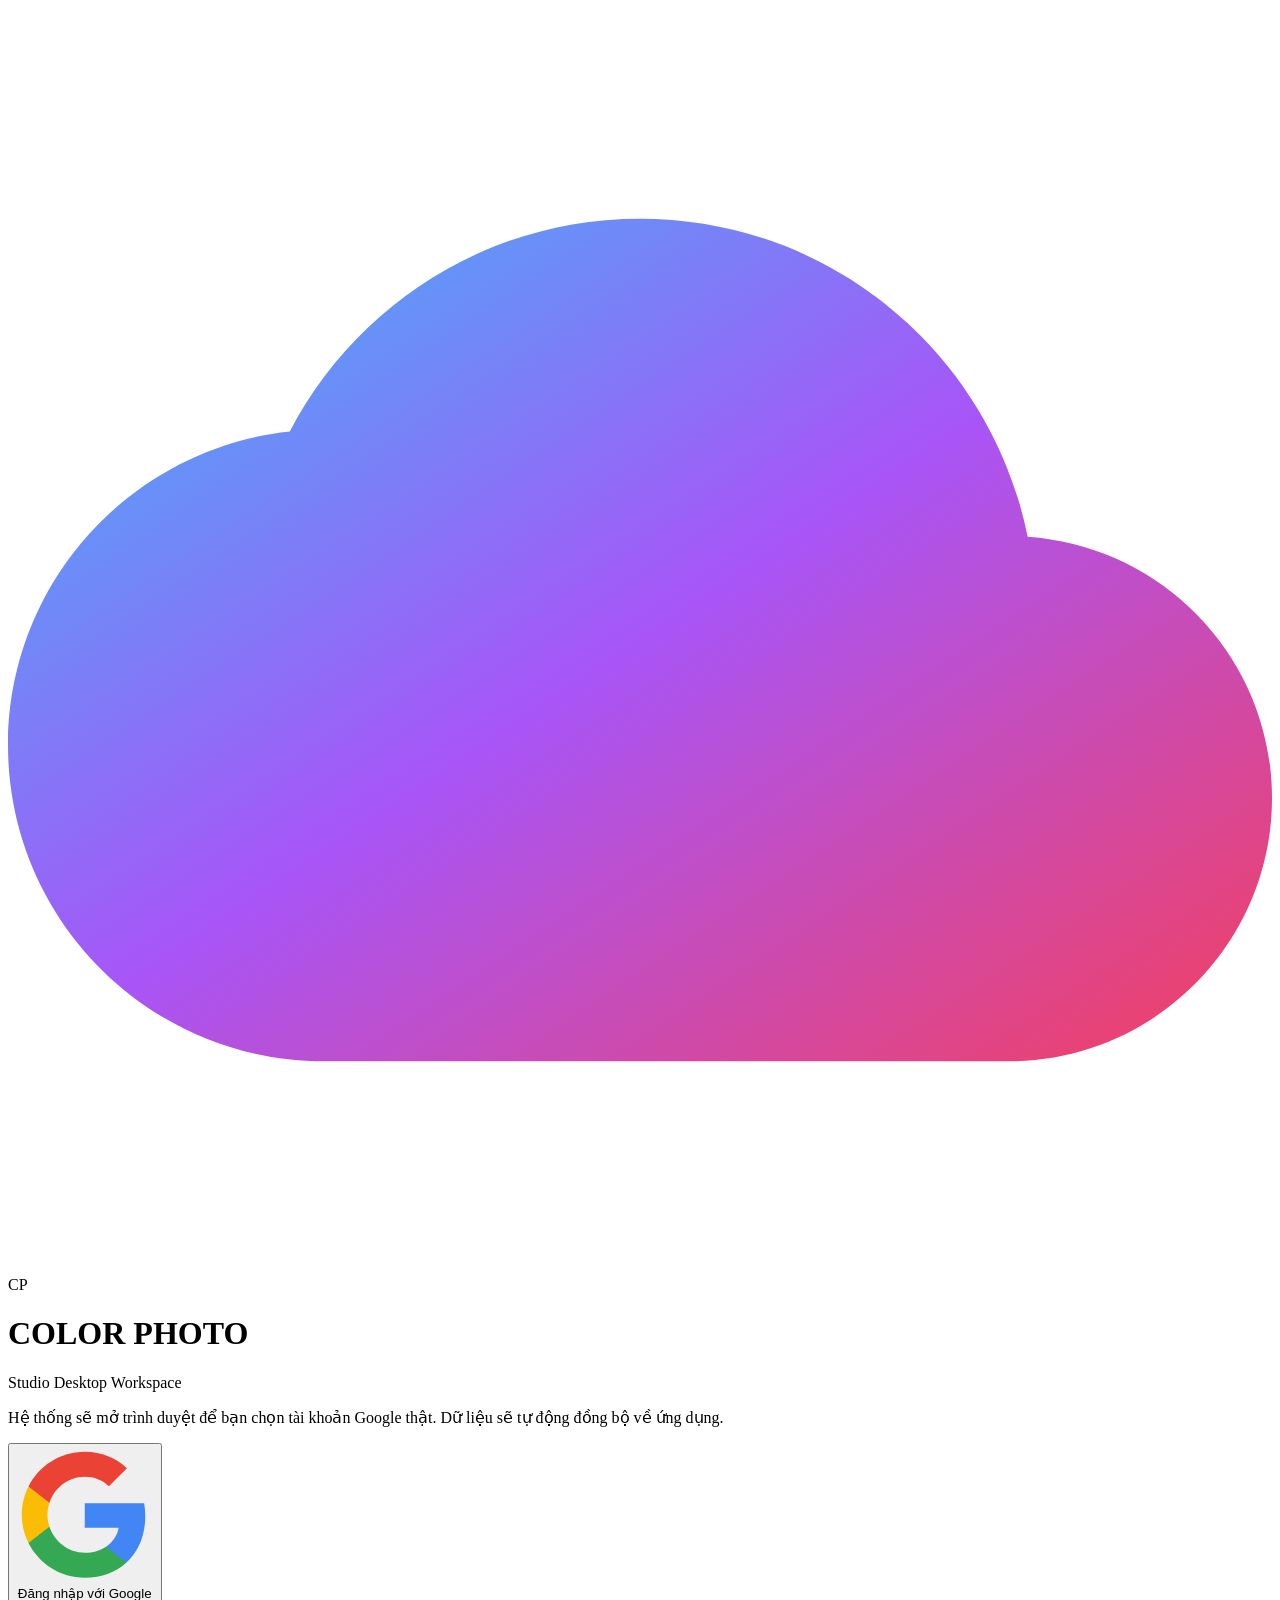
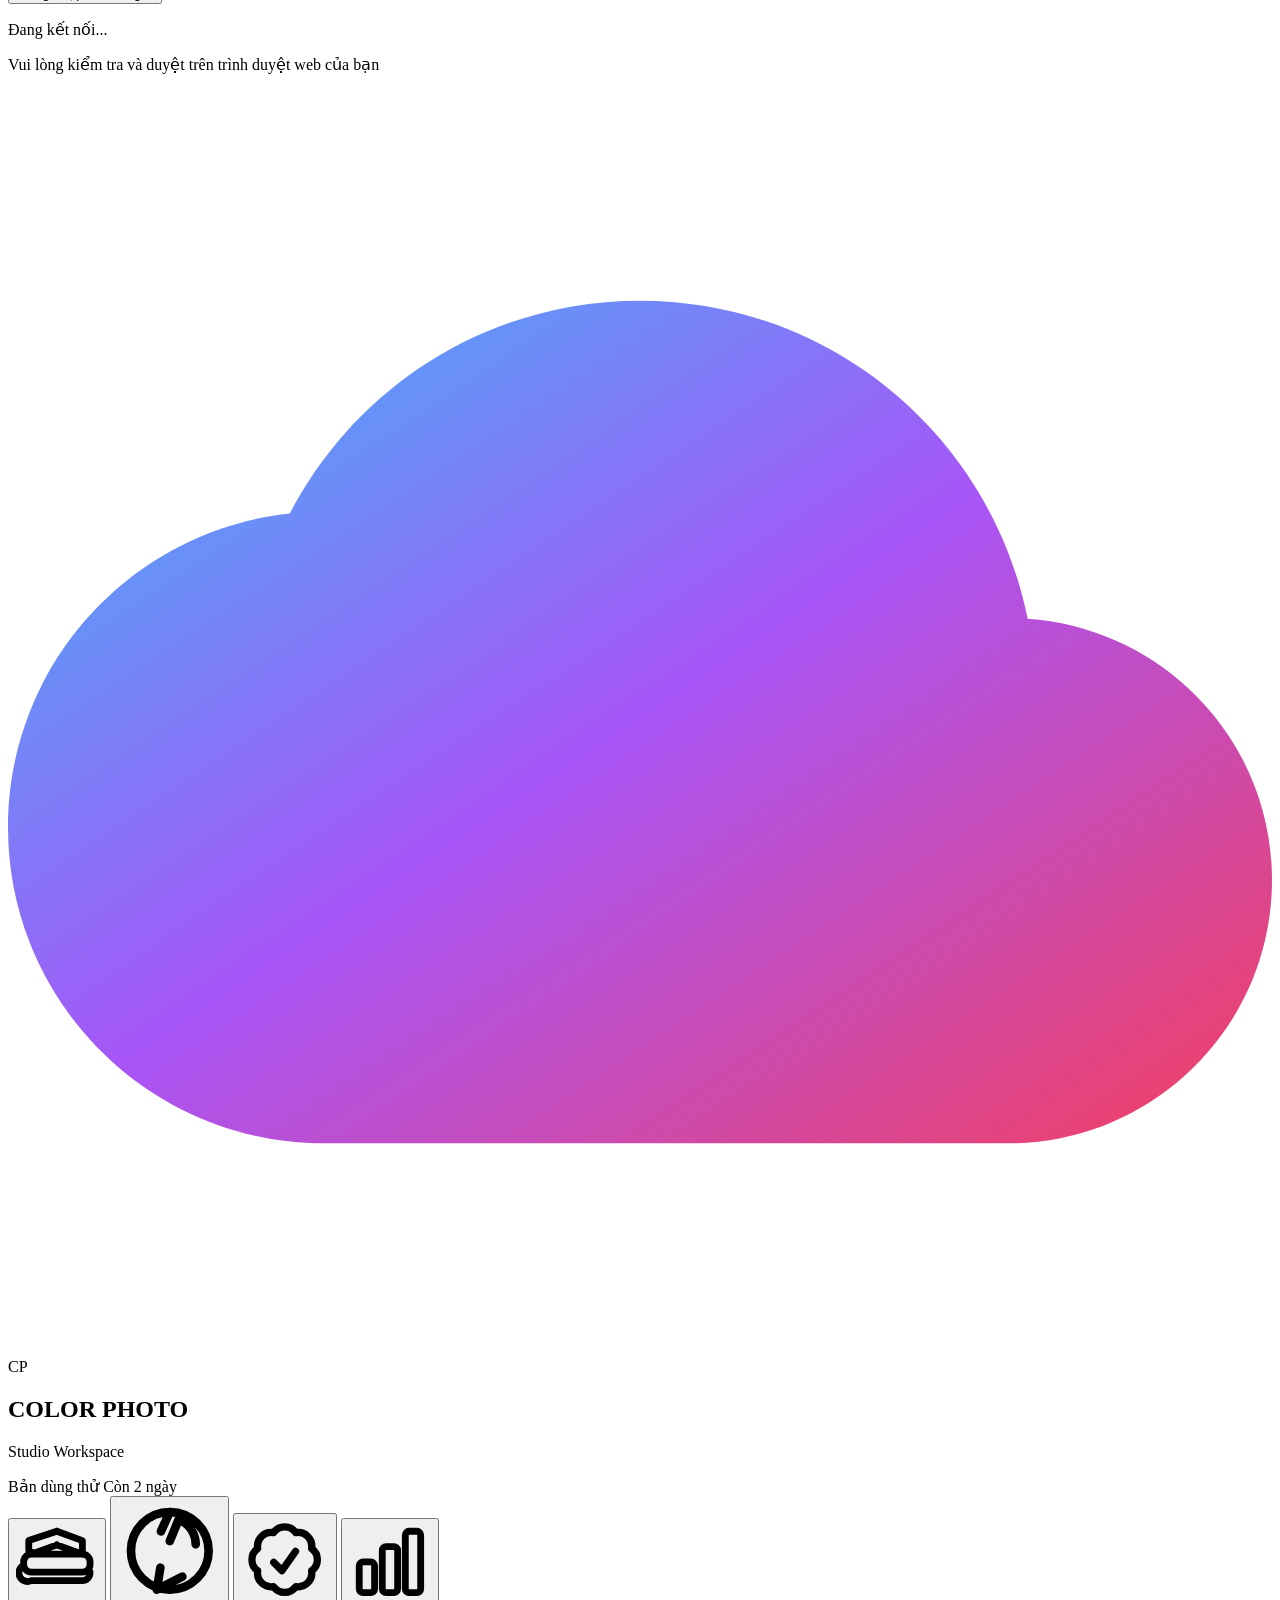
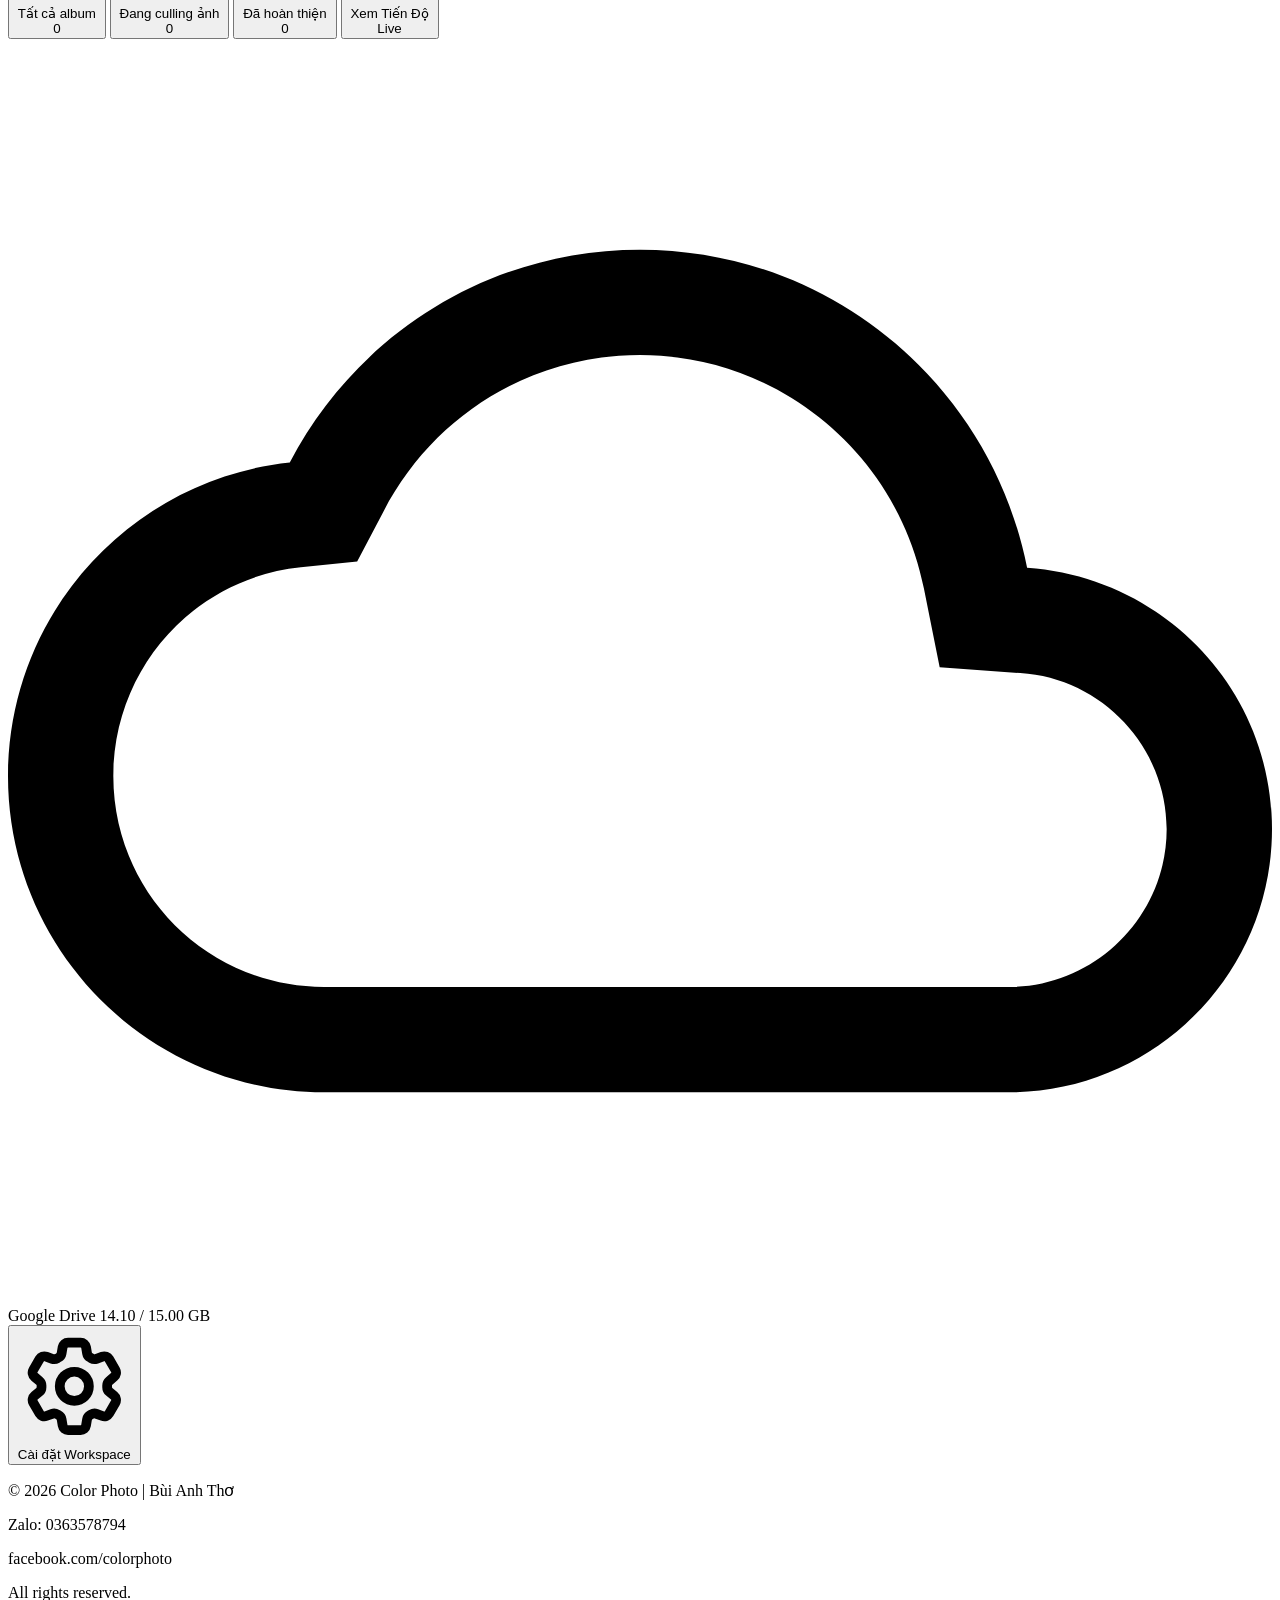
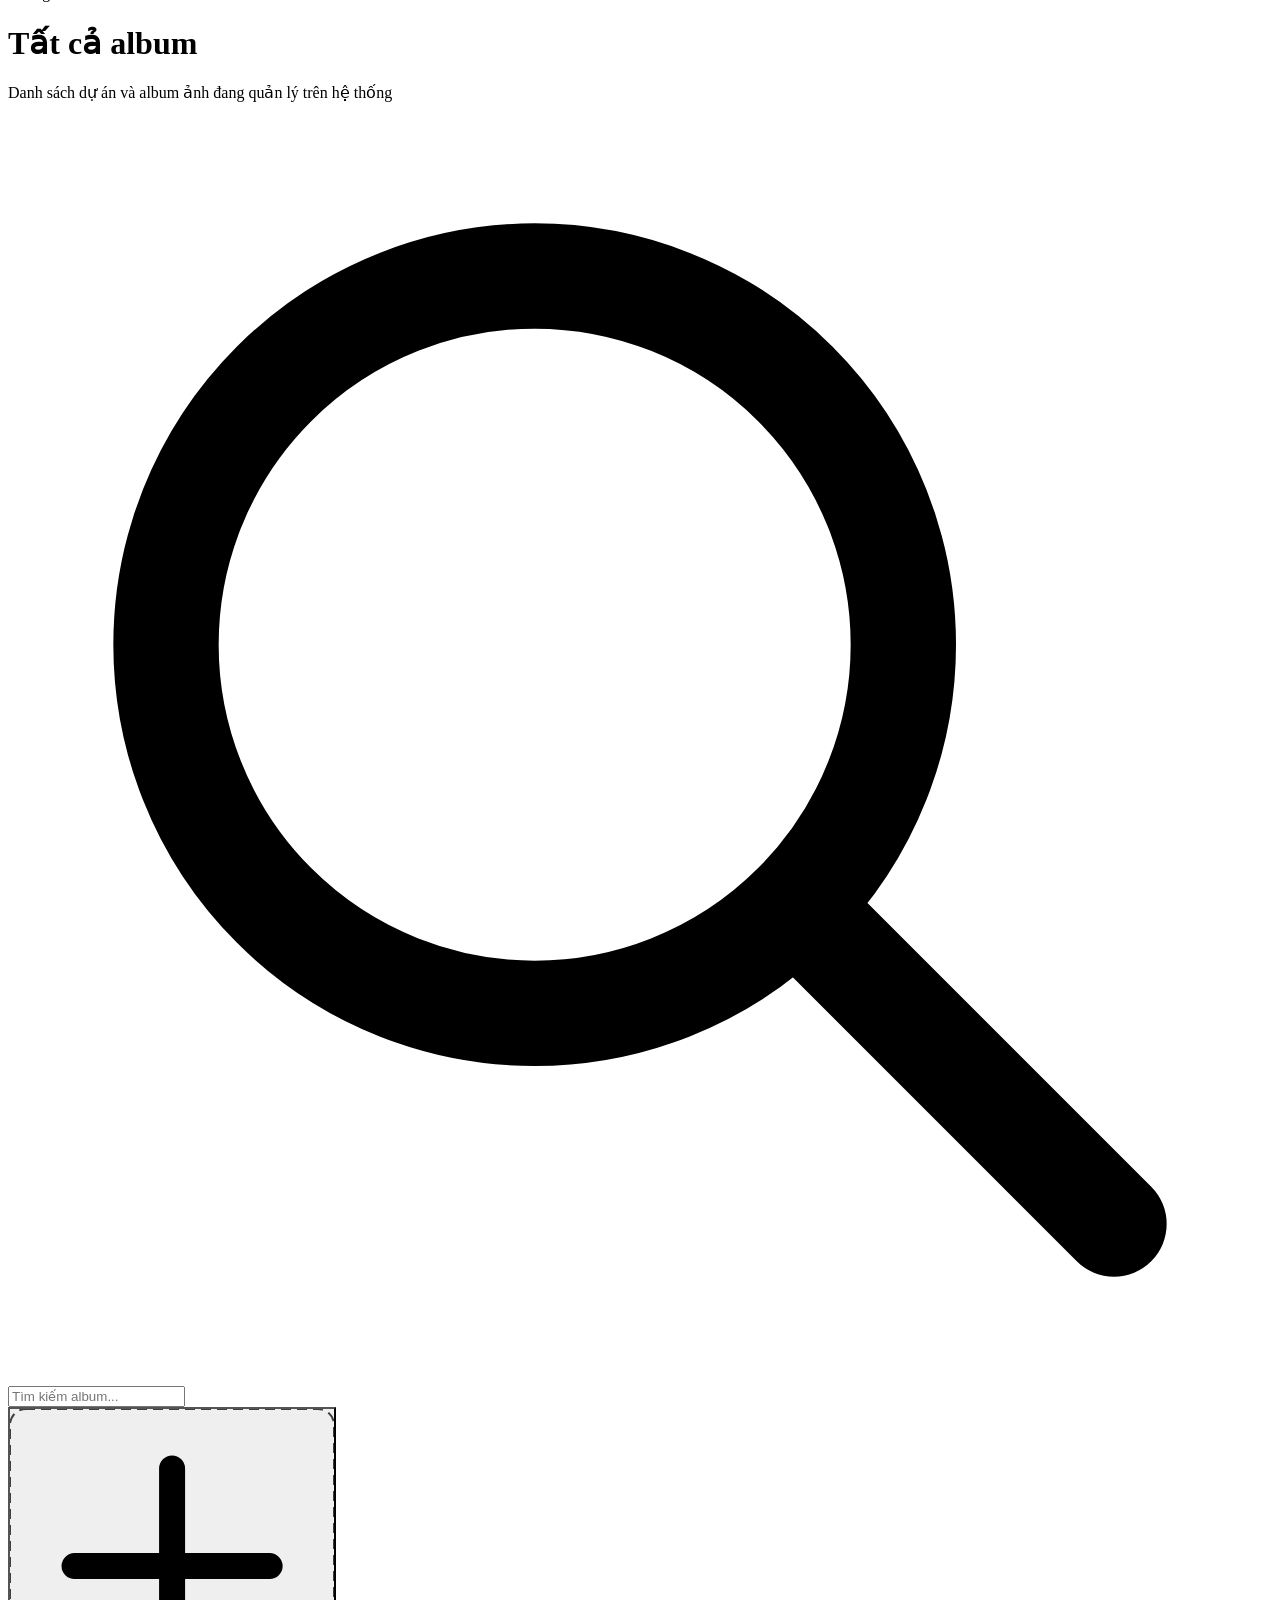
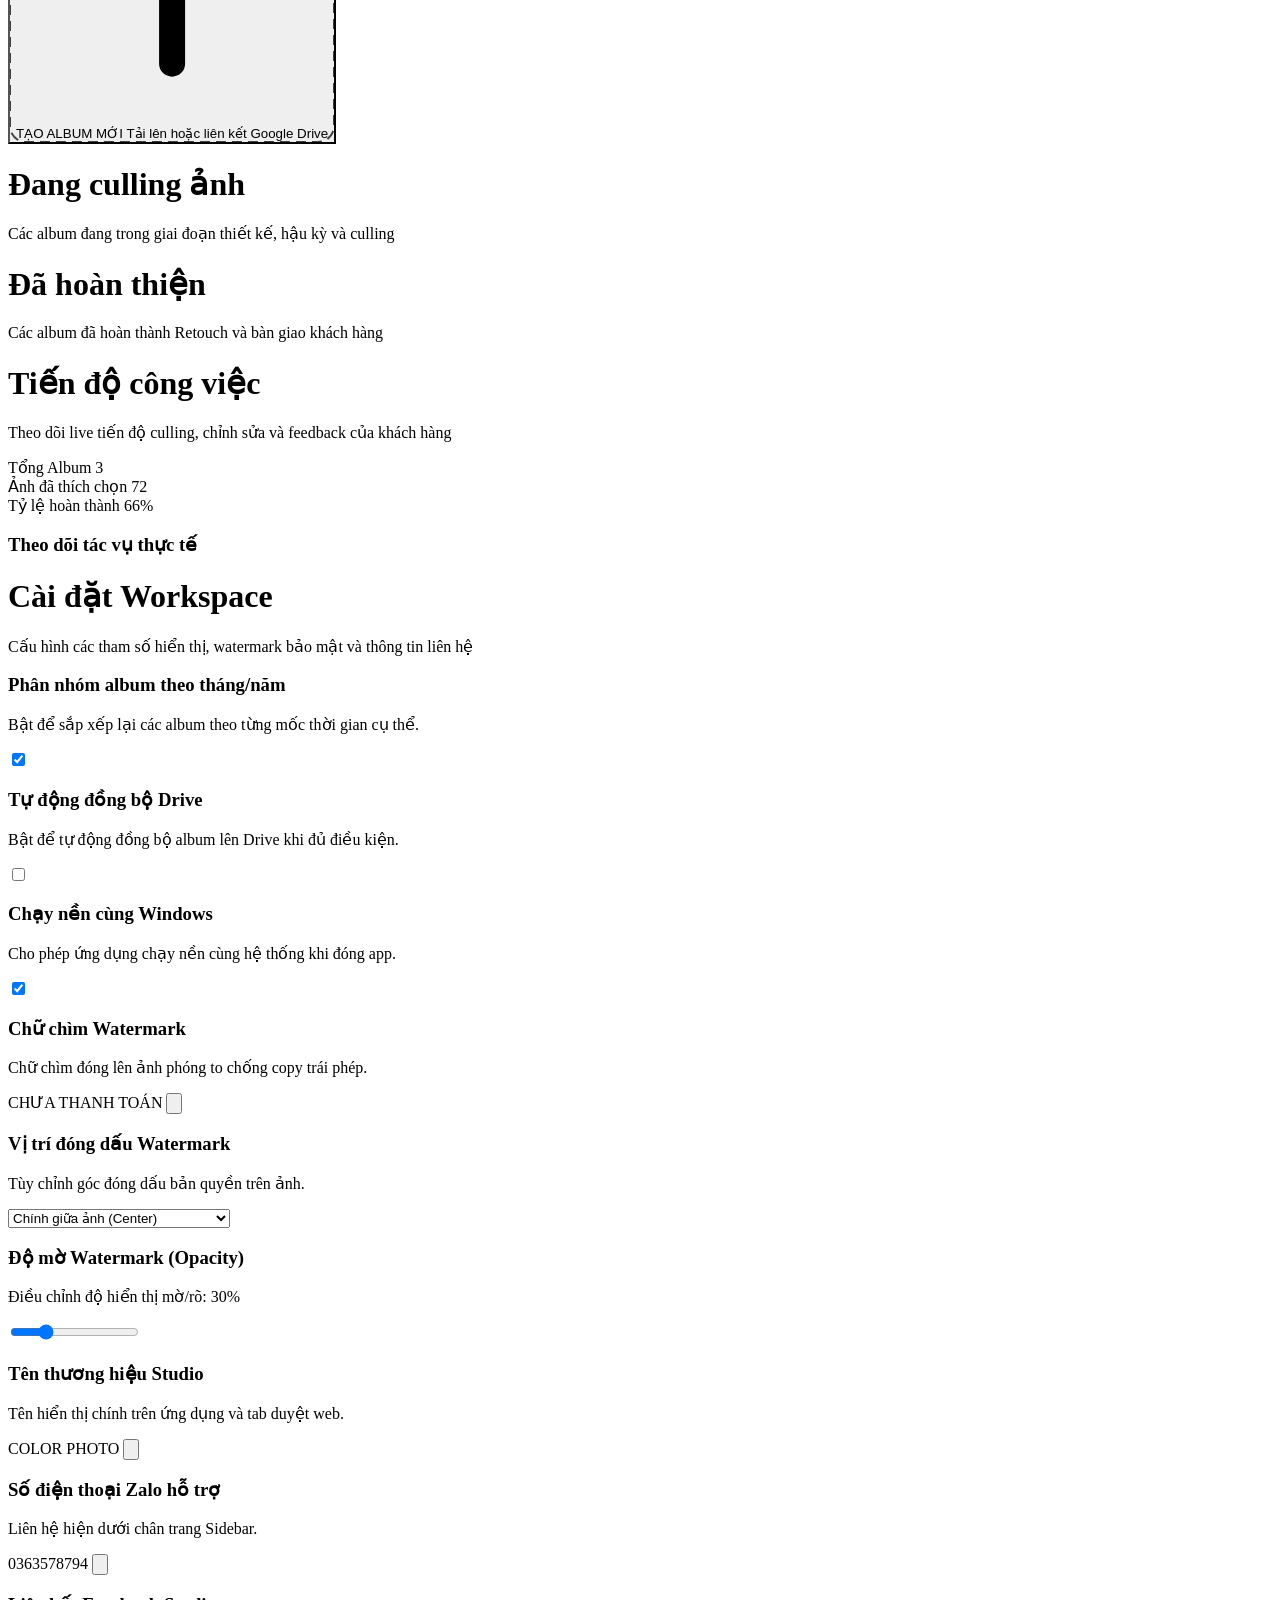
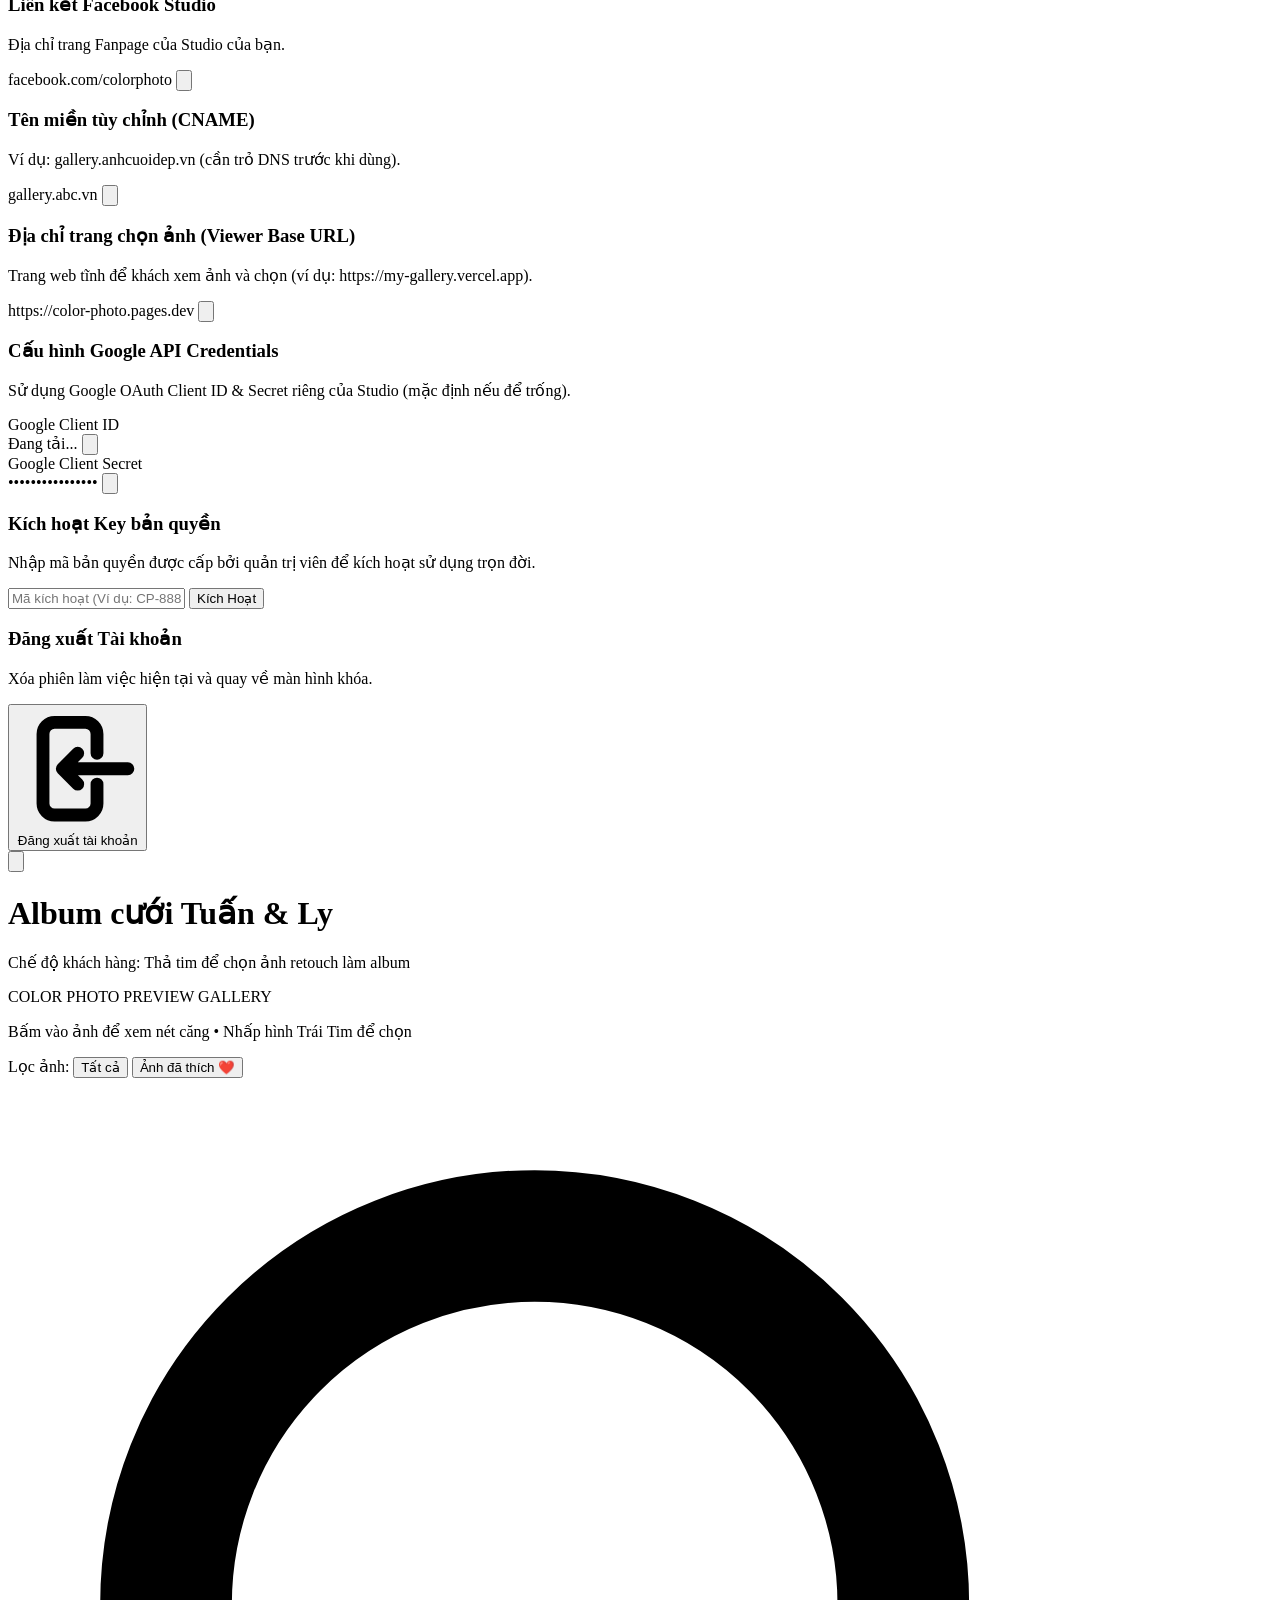
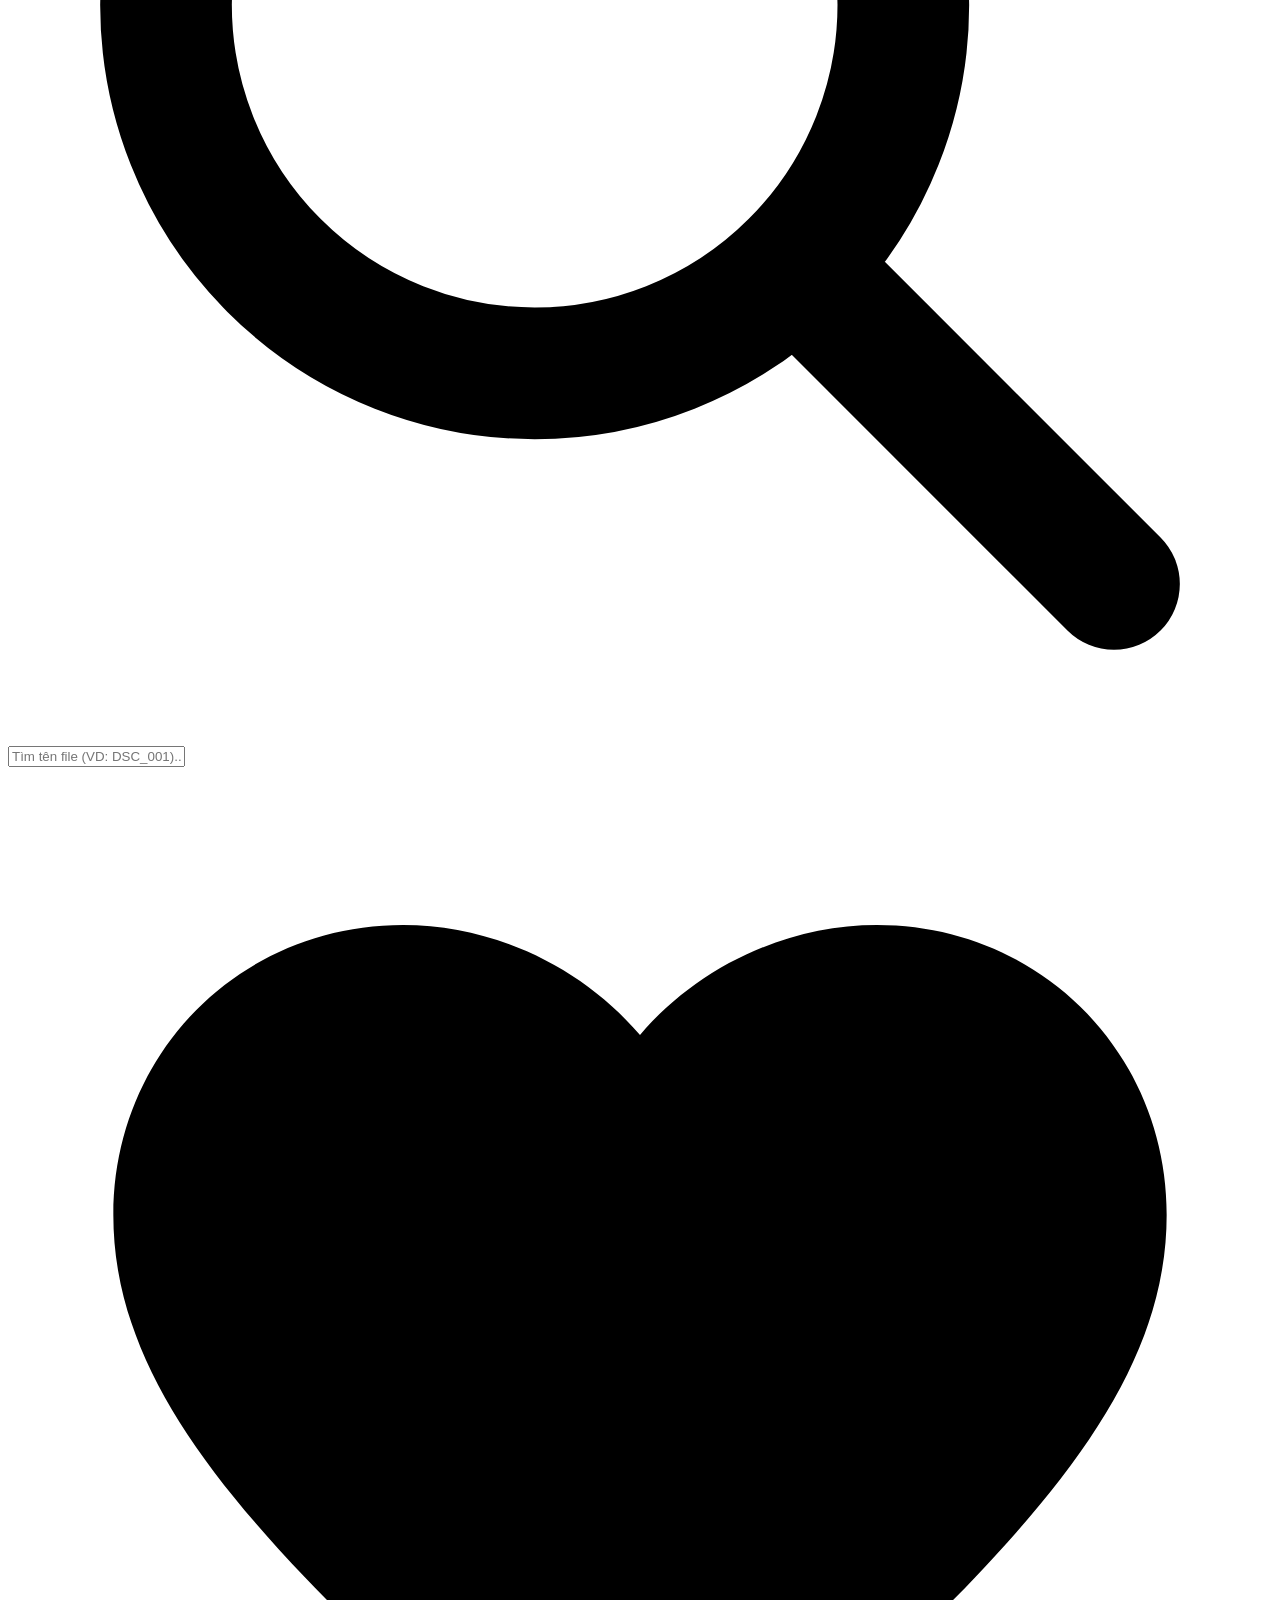
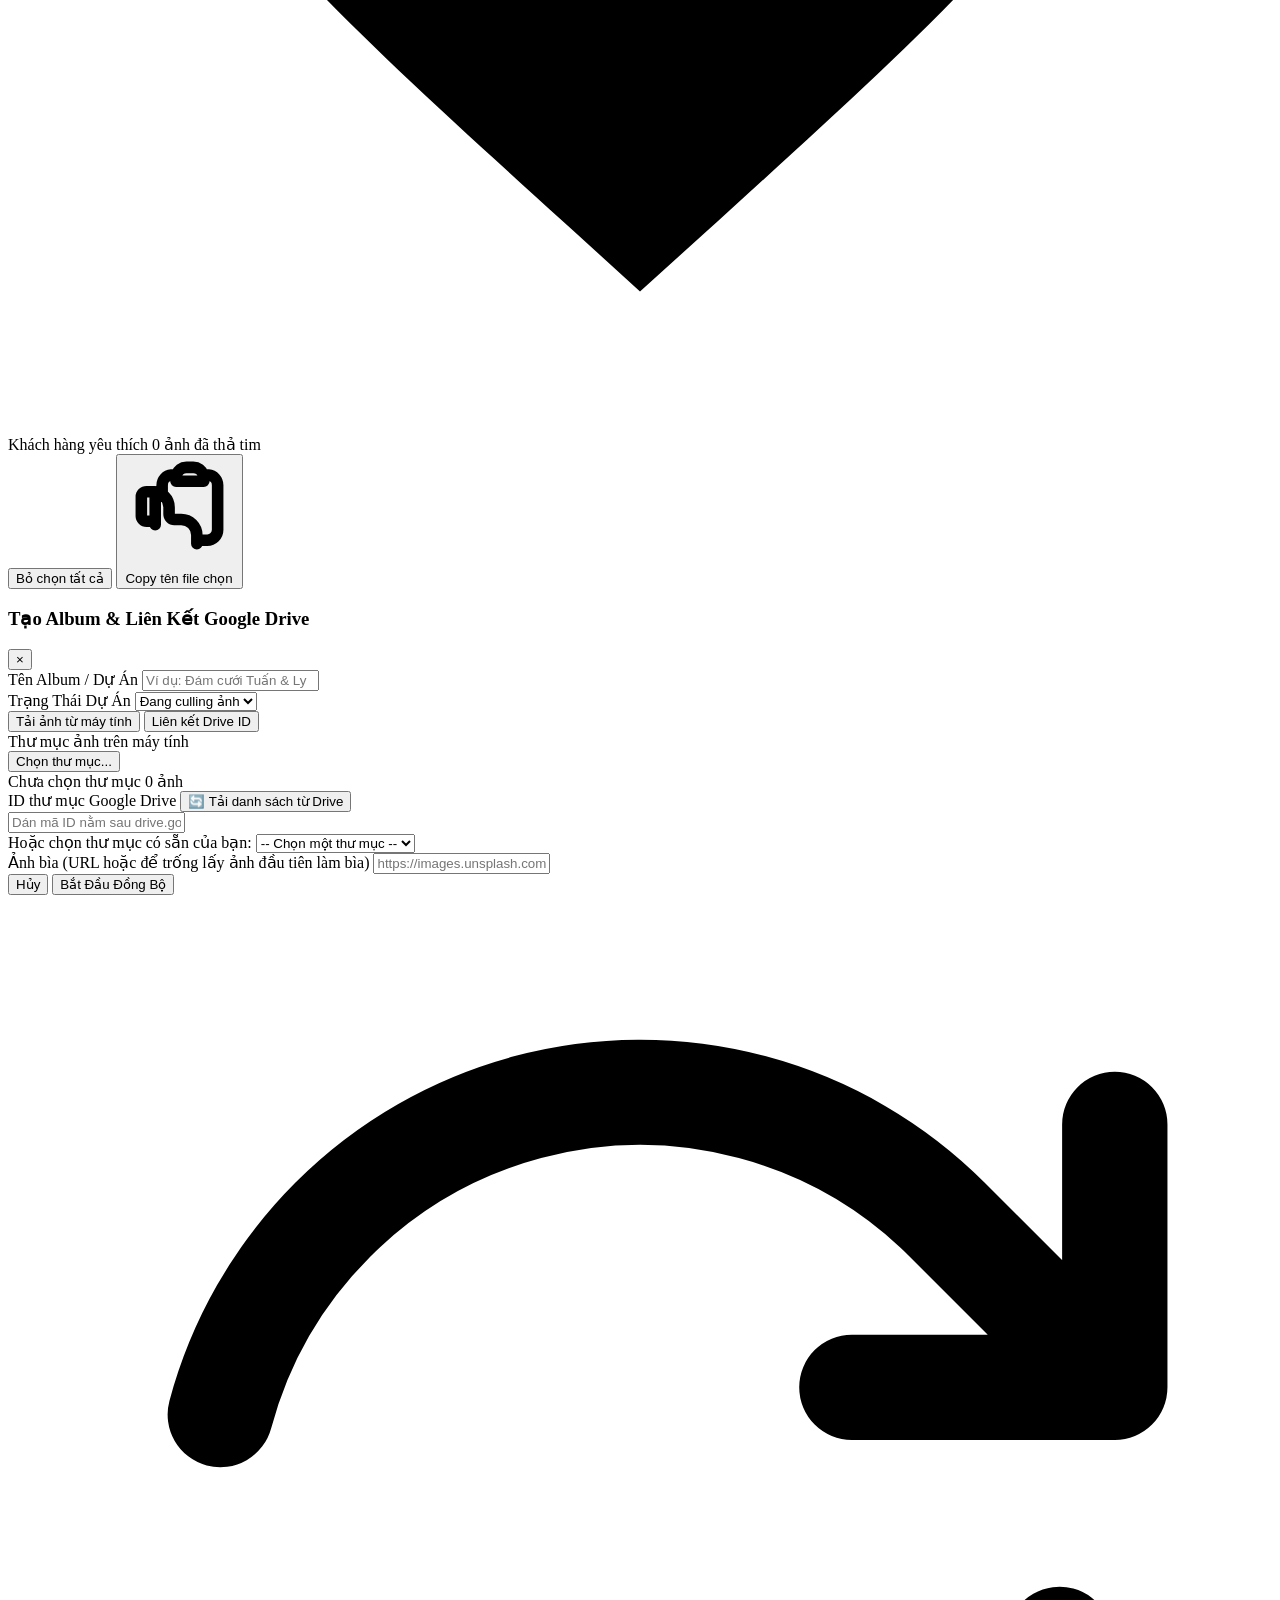
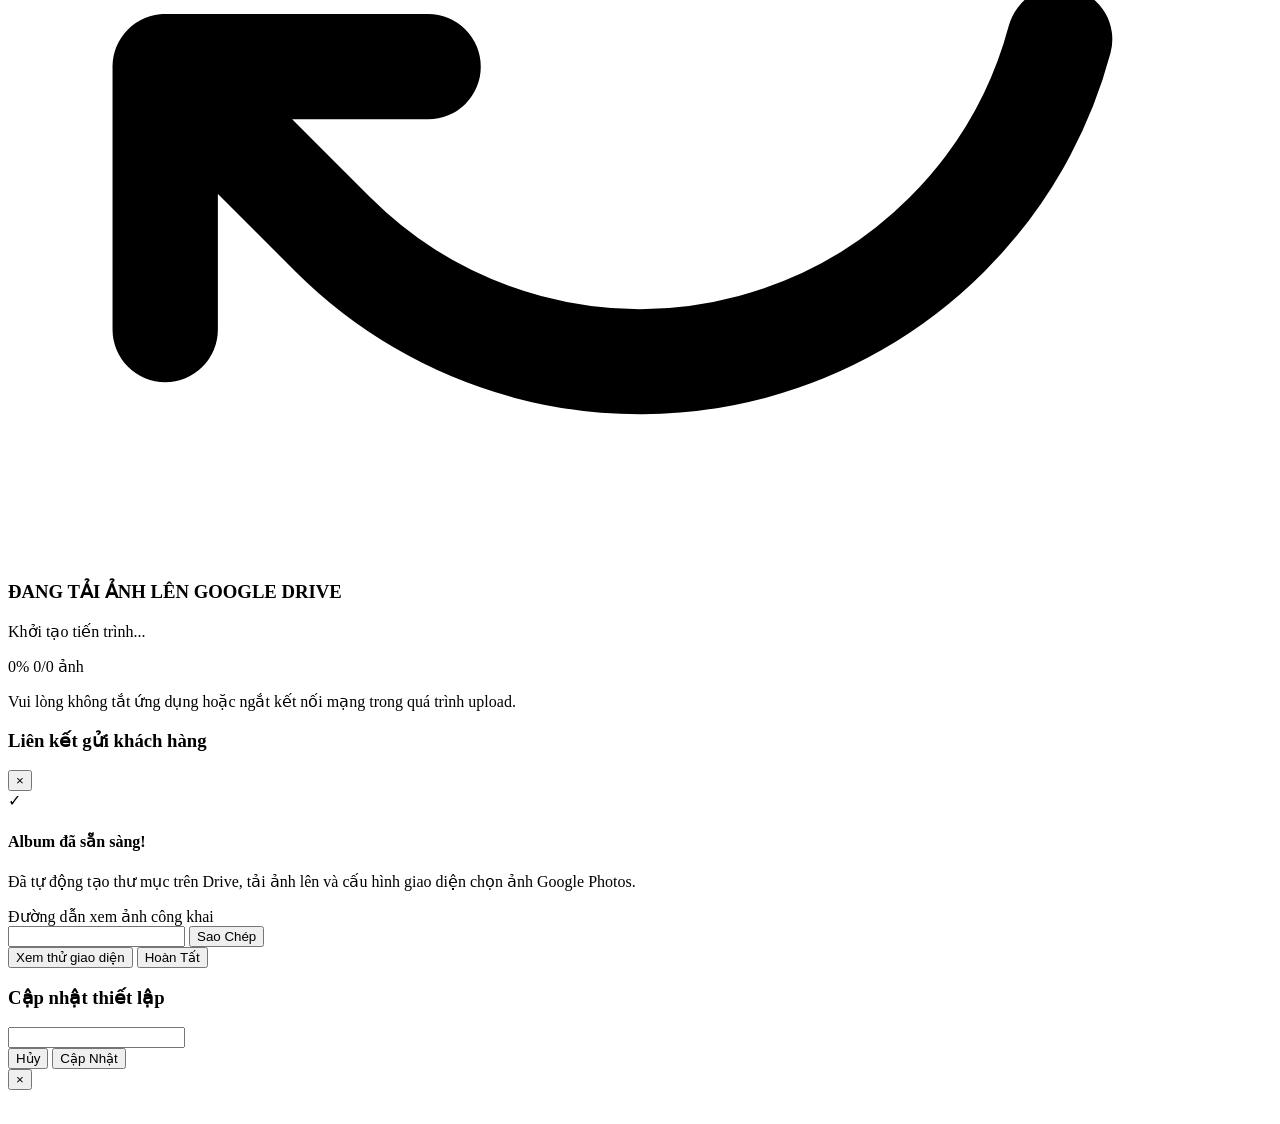
==== commit e2077c33: "Update Cloudflare Pages Link" ====
--- a/index.html
+++ b/index.html
@@ -483,7 +483,7 @@
                         <p class="text-xs text-gray-500 mt-1 truncate">Trang web tĩnh để khách xem ảnh và chọn (ví dụ: https://my-gallery.vercel.app).</p>
                     </div>
                     <div class="flex items-center gap-3 shrink-0">
-                        <span class="text-xs px-4 py-1.5 bg-zinc-900 rounded-lg text-gray-400 border border-studioBorder font-mono" id="viewer-base-url-val">https://colorphoto-viewer.vercel.app</span>
+                        <span class="text-xs px-4 py-1.5 bg-zinc-900 rounded-lg text-gray-400 border border-studioBorder font-mono" id="viewer-base-url-val">https://color-photo.pages.dev</span>
                         <button onclick="editSetting('viewer_base_url')" class="p-2 bg-zinc-800 hover:bg-studioBorder border border-studioBorder rounded-lg text-gray-300 hover:text-white transition">
                             <svg class="w-4 h-4" fill="none" stroke="currentColor" stroke-width="2" viewBox="0 0 24 24"><path stroke-linecap="round" stroke-linejoin="round" d="M16.862 4.487l1.687-1.688a1.875 1.875 0 112.652 2.652L6.832 19.82a4.5 4.5 0 01-1.897 1.13l-2.685.8.8-2.685a4.5 4.5 0 011.13-1.897L16.863 4.487zm0 0L19.5 7.125"></path></svg>
                         </button>
@@ -785,40 +785,7 @@
         const DEFAULT_API_KEY = 'YOUR_API_KEY';
 
         // Mảng chứa dữ liệu các Album (Load từ localStorage)
-        const defaultSampleAlbums = [
-            {
-                id: 'album-1',
-                name: 'Đám Cưới Tuấn & Phương Ly',
-                date: '02 tháng 06, 2026',
-                status: 'processing',
-                folderId: '1BEWrnRJGeXzDSHQuGVIO7d6Xw3dz1Wq',
-                cover: 'https://images.unsplash.com/photo-1519741497674-611481863552?auto=format&fit=crop&q=80&w=800',
-                images: [
-                    { id: '1', name: 'DSC_0001.jpg', url: 'https://images.unsplash.com/photo-1519741497674-611481863552?auto=format&fit=crop&q=80&w=1000' },
-                    { id: '2', name: 'DSC_0002.jpg', url: 'https://images.unsplash.com/photo-1532712938310-34cb3982ef74?auto=format&fit=crop&q=80&w=1000' },
-                    { id: '3', name: 'DSC_0003.jpg', url: 'https://images.unsplash.com/photo-1511285560929-80b456fea0bc?auto=format&fit=crop&q=80&w=1000' },
-                    { id: '4', name: 'DSC_0004.jpg', url: 'https://images.unsplash.com/photo-1519225495810-7512c696505a?auto=format&fit=crop&q=80&w=1000' },
-                    { id: '5', name: 'DSC_0005.jpg', url: 'https://images.unsplash.com/photo-1465495976277-4387d4b0b4c6?auto=format&fit=crop&q=80&w=1000' },
-                    { id: '6', name: 'DSC_0006.jpg', url: 'https://images.unsplash.com/photo-1522673607200-164d1b6ce486?auto=format&fit=crop&q=80&w=1000' }
-                ],
-                selections: []
-            },
-            {
-                id: 'album-2',
-                name: 'Pre-Wedding Studio Minimal',
-                date: '28 tháng 05, 2026',
-                status: 'completed',
-                folderId: '1_LId7uI54AOn6O_wZis3_g44G_76S0x3',
-                cover: 'https://images.unsplash.com/photo-1511285560929-80b456fea0bc?auto=format&fit=crop&q=80&w=800',
-                images: [
-                    { id: '11', name: 'IMG_5501.jpg', url: 'https://images.unsplash.com/photo-1511285560929-80b456fea0bc?auto=format&fit=crop&q=80&w=1000' },
-                    { id: '12', name: 'IMG_5502.jpg', url: 'https://images.unsplash.com/photo-1494972308805-463bc619b34e?auto=format&fit=crop&q=80&w=1000' },
-                    { id: '13', name: 'IMG_5503.jpg', url: 'https://images.unsplash.com/photo-1519741497674-611481863552?auto=format&fit=crop&q=80&w=1000' },
-                    { id: '14', name: 'IMG_5504.jpg', url: 'https://images.unsplash.com/photo-1519225495810-7512c696505a?auto=format&fit=crop&q=80&w=1000' }
-                ],
-                selections: []
-            }
-        ];
+        const defaultSampleAlbums = [];
 
         let albums = [];
         // Load albums from localStorage in a robust way.
@@ -847,7 +814,7 @@
         }
 
         function getViewerLink(folderId) {
-            const baseUrl = localStorage.getItem('cp_viewer_base_url') || 'https://colorphoto-viewer.vercel.app';
+            const baseUrl = localStorage.getItem('cp_viewer_base_url') || 'https://color-photo.pages.dev';
             const cleanUrl = baseUrl.endsWith('/') ? baseUrl.slice(0, -1) : baseUrl;
             return `${cleanUrl}/viewer.html?folder_id=${folderId}`;
         }
@@ -2033,7 +2000,7 @@
                 input.value = localStorage.getItem('cp_google_client_secret') || '';
             } else if (key === 'viewer_base_url') {
                 title.innerText = 'Cập nhật Địa chỉ trang chọn ảnh (Viewer Base URL)';
-                input.value = localStorage.getItem('cp_viewer_base_url') || 'https://colorphoto-viewer.vercel.app';
+                input.value = localStorage.getItem('cp_viewer_base_url') || 'https://color-photo.pages.dev';
             }
 
             modal.classList.remove('hidden');
@@ -2084,7 +2051,7 @@
                 document.getElementById('client-secret-val').innerText = inputVal ? '••••••••••••••••' : 'Chưa cấu hình';
                 showToast("Đã cập nhật", "Google Client Secret đã được lưu thành công.", "success");
             } else if (activeSettingKey === 'viewer_base_url') {
-                const vurl = inputVal || 'https://colorphoto-viewer.vercel.app';
+                const vurl = inputVal || 'https://color-photo.pages.dev';
                 localStorage.setItem('cp_viewer_base_url', vurl);
                 document.getElementById('viewer-base-url-val').innerText = vurl;
                 showToast("Đã cập nhật", "Địa chỉ trang chọn ảnh (Viewer Base URL) đã được cập nhật.", "success");
@@ -2107,7 +2074,7 @@
                         custom_domain: document.getElementById('domain-val').innerText,
                         google_client_id: localStorage.getItem('cp_google_client_id') || '',
                         google_client_secret: localStorage.getItem('cp_google_client_secret') || '',
-                        viewer_base_url: localStorage.getItem('cp_viewer_base_url') || 'https://colorphoto-viewer.vercel.app'
+                        viewer_base_url: localStorage.getItem('cp_viewer_base_url') || 'https://color-photo.pages.dev'
                     },
                     user_profile: {
                         is_logged_in: localStorage.getItem('cp_is_logged_in') === 'true',
@@ -2341,12 +2308,12 @@
                                 localStorage.setItem('cp_viewer_base_url', db.settings.viewer_base_url);
                                 document.getElementById('viewer-base-url-val').innerText = db.settings.viewer_base_url;
                             } else {
-                                document.getElementById('viewer-base-url-val').innerText = 'https://colorphoto-viewer.vercel.app';
+                                document.getElementById('viewer-base-url-val').innerText = 'https://colorphotoS6.github.io/COLOR-PHOTO';
                             }
                         } else {
                             document.getElementById('client-id-val').innerText = '61801142455-ge0cl36dn1efoscr1qebnthl02qauapb.apps.googleusercontent.com';
                             document.getElementById('client-secret-val').innerText = 'Chưa cấu hình';
-                            document.getElementById('viewer-base-url-val').innerText = 'https://colorphoto-viewer.vercel.app';
+                            document.getElementById('viewer-base-url-val').innerText = 'https://color-photo.pages.dev';
                         }
                         
                         // Tải User Profile & Login state
